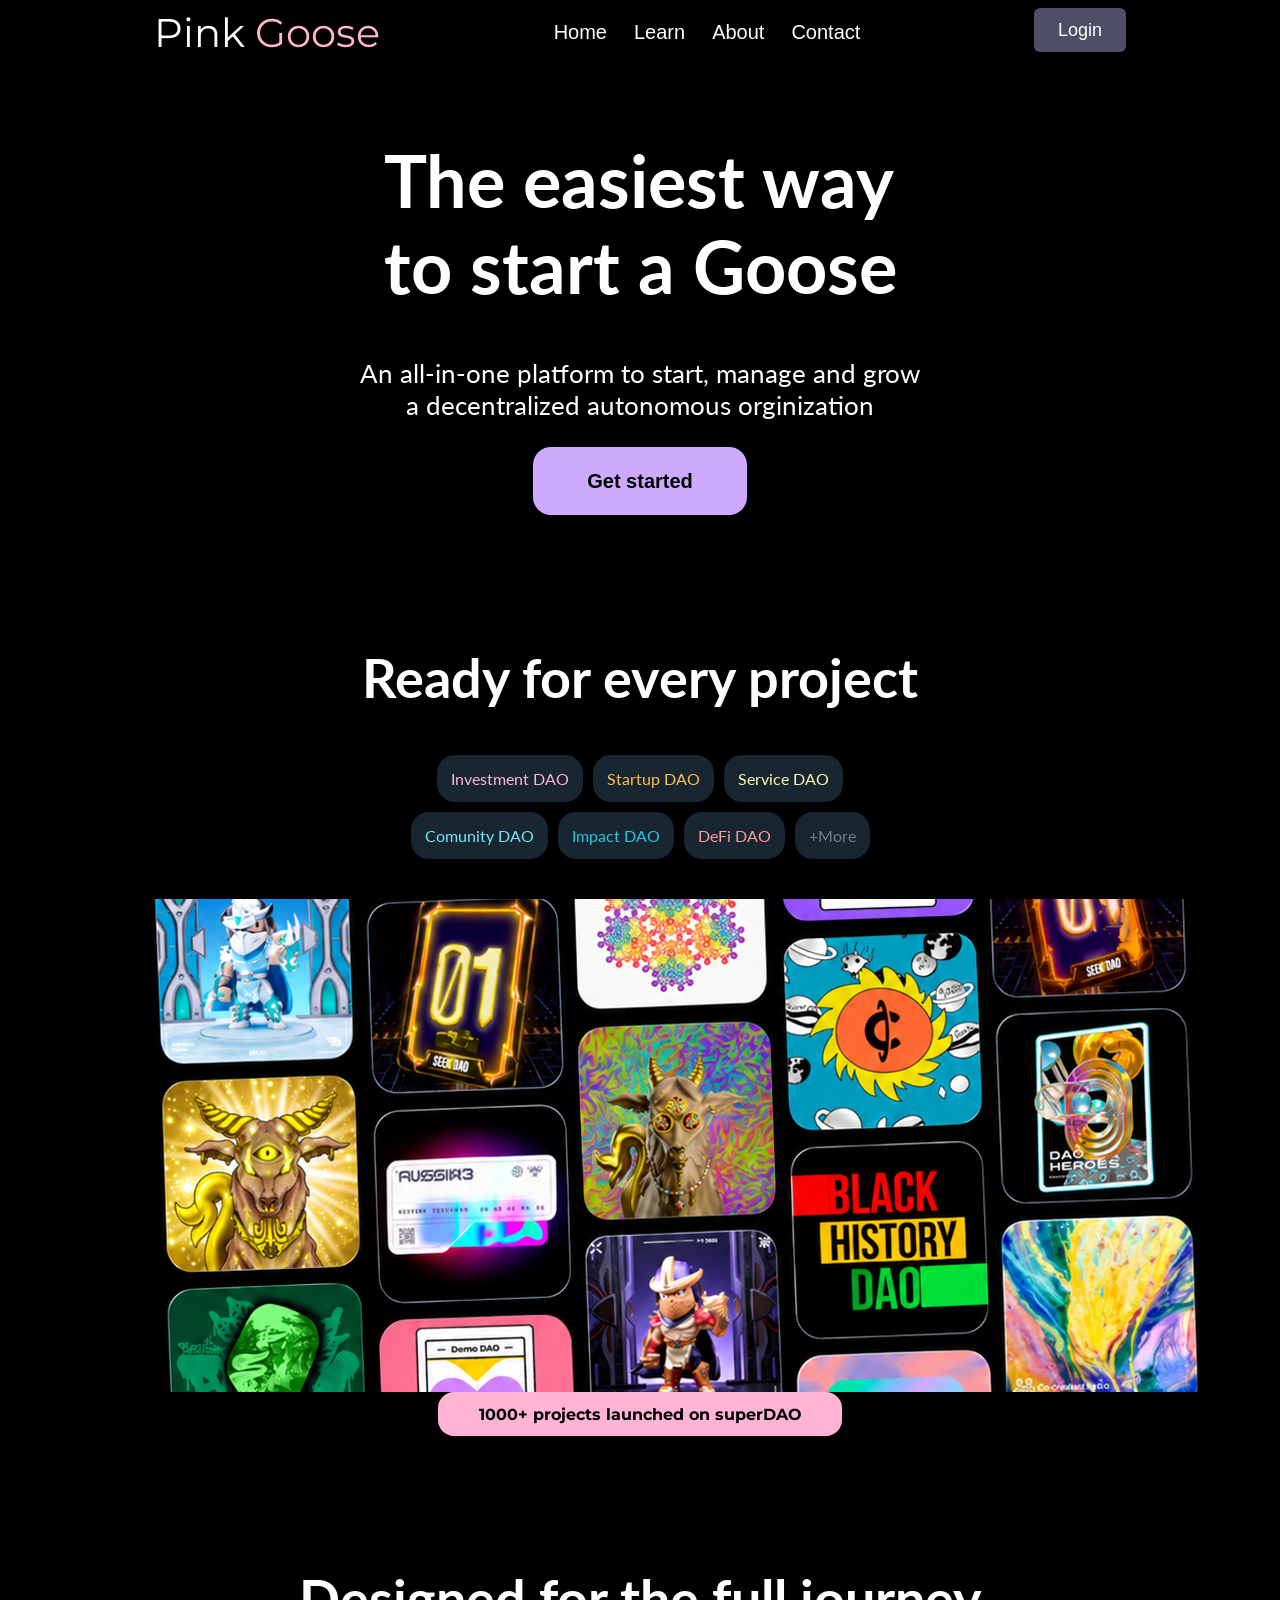
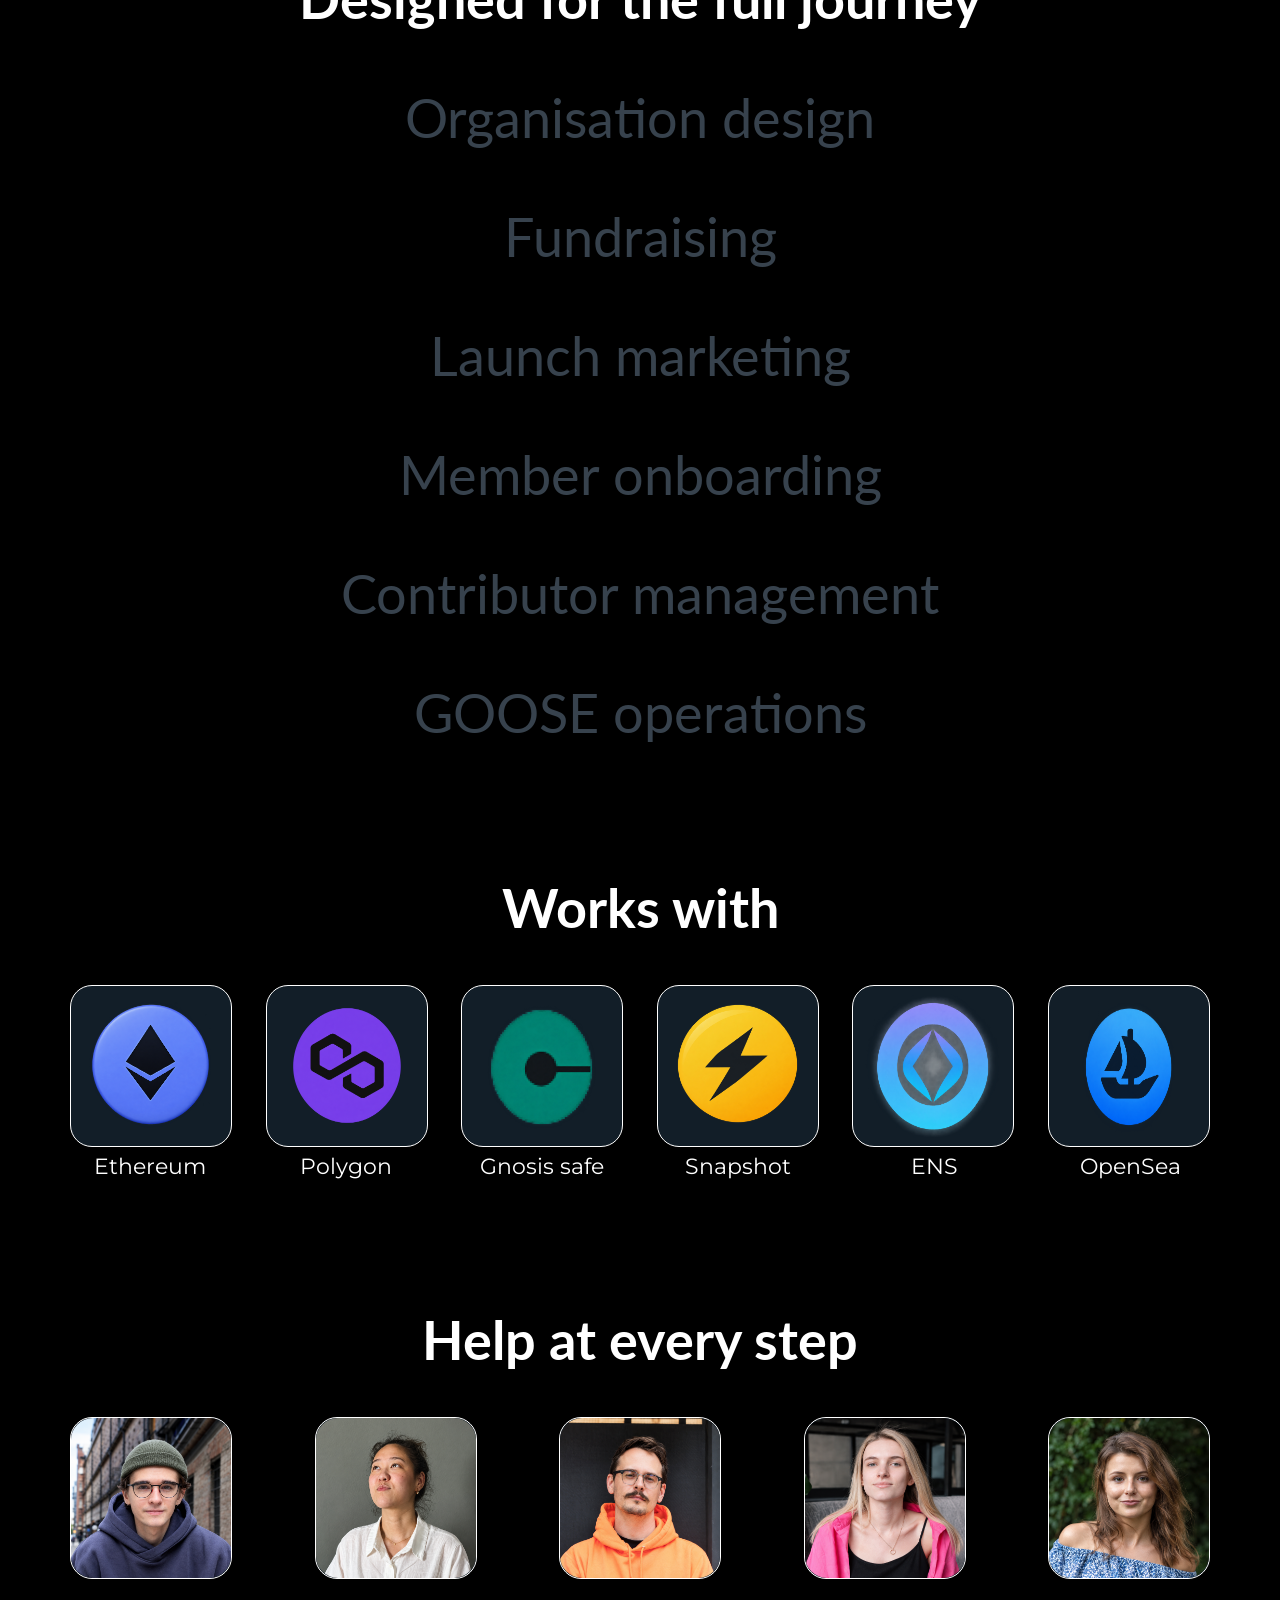
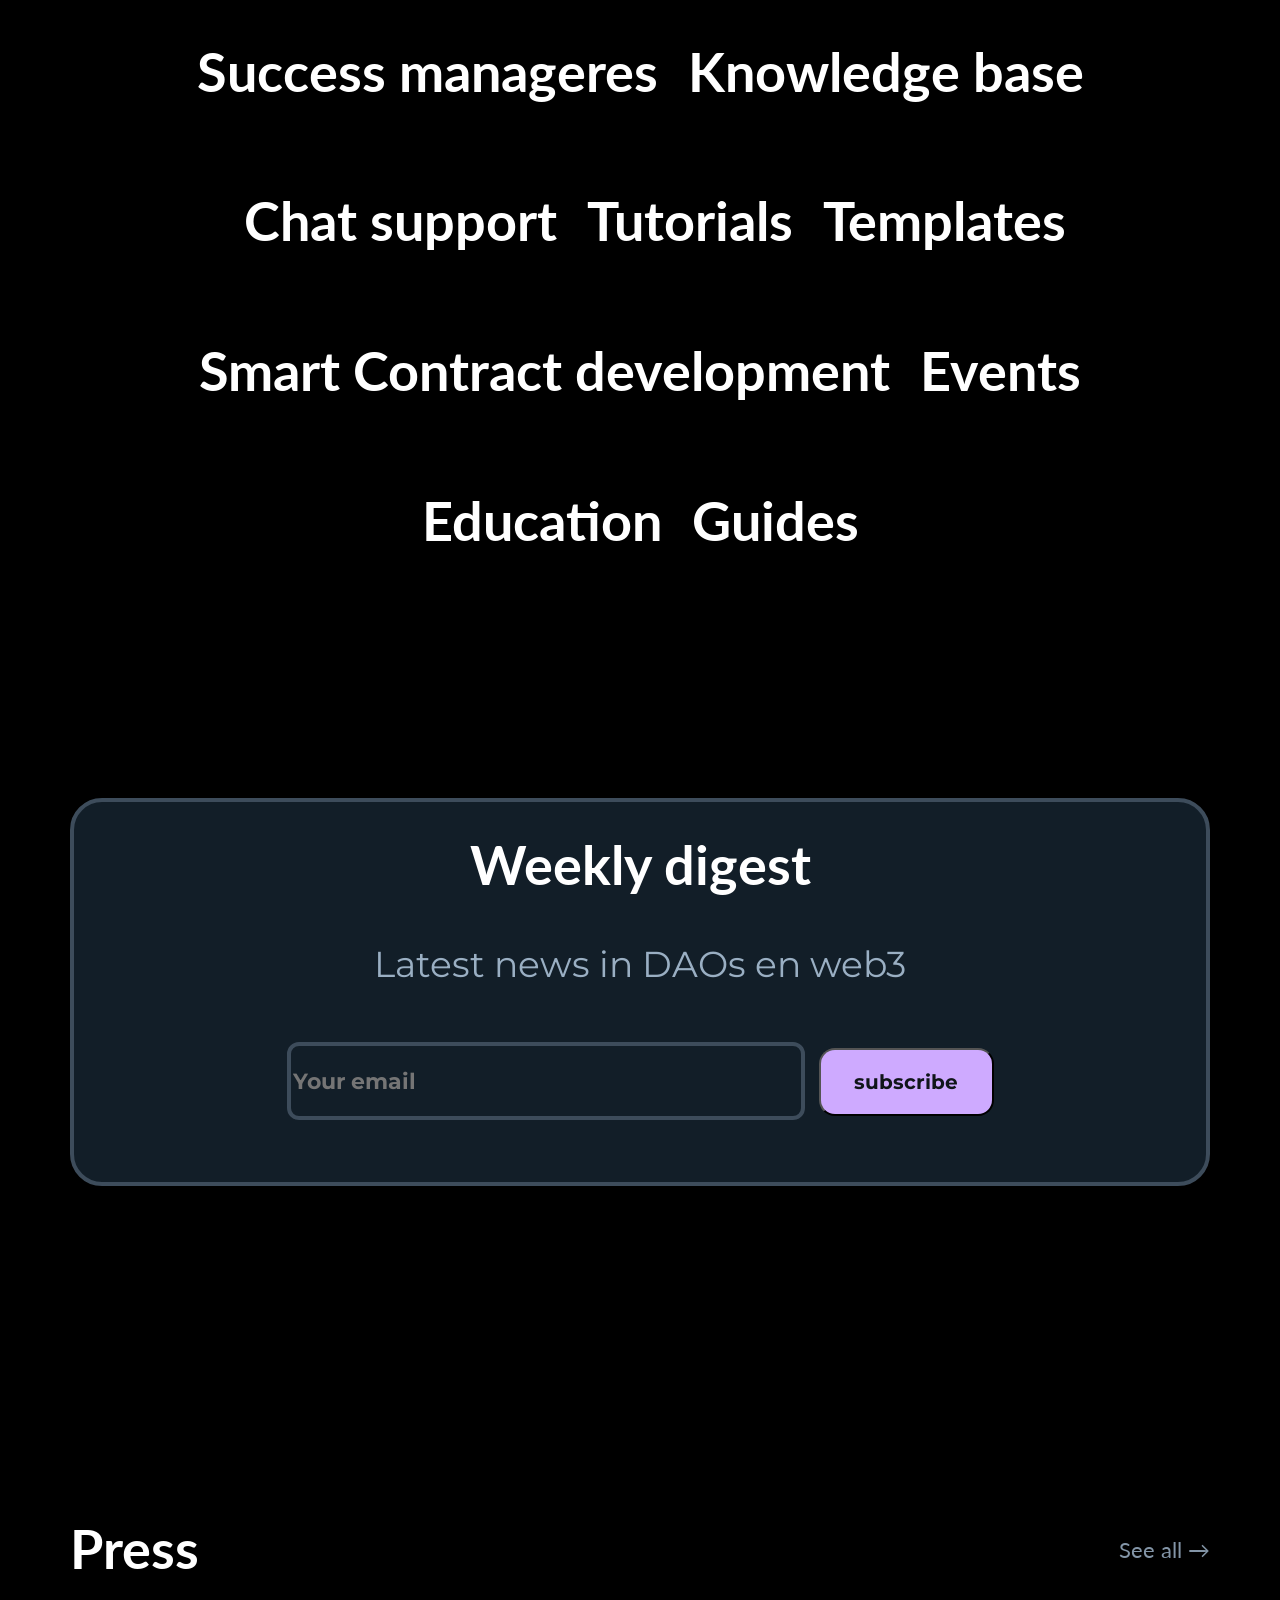
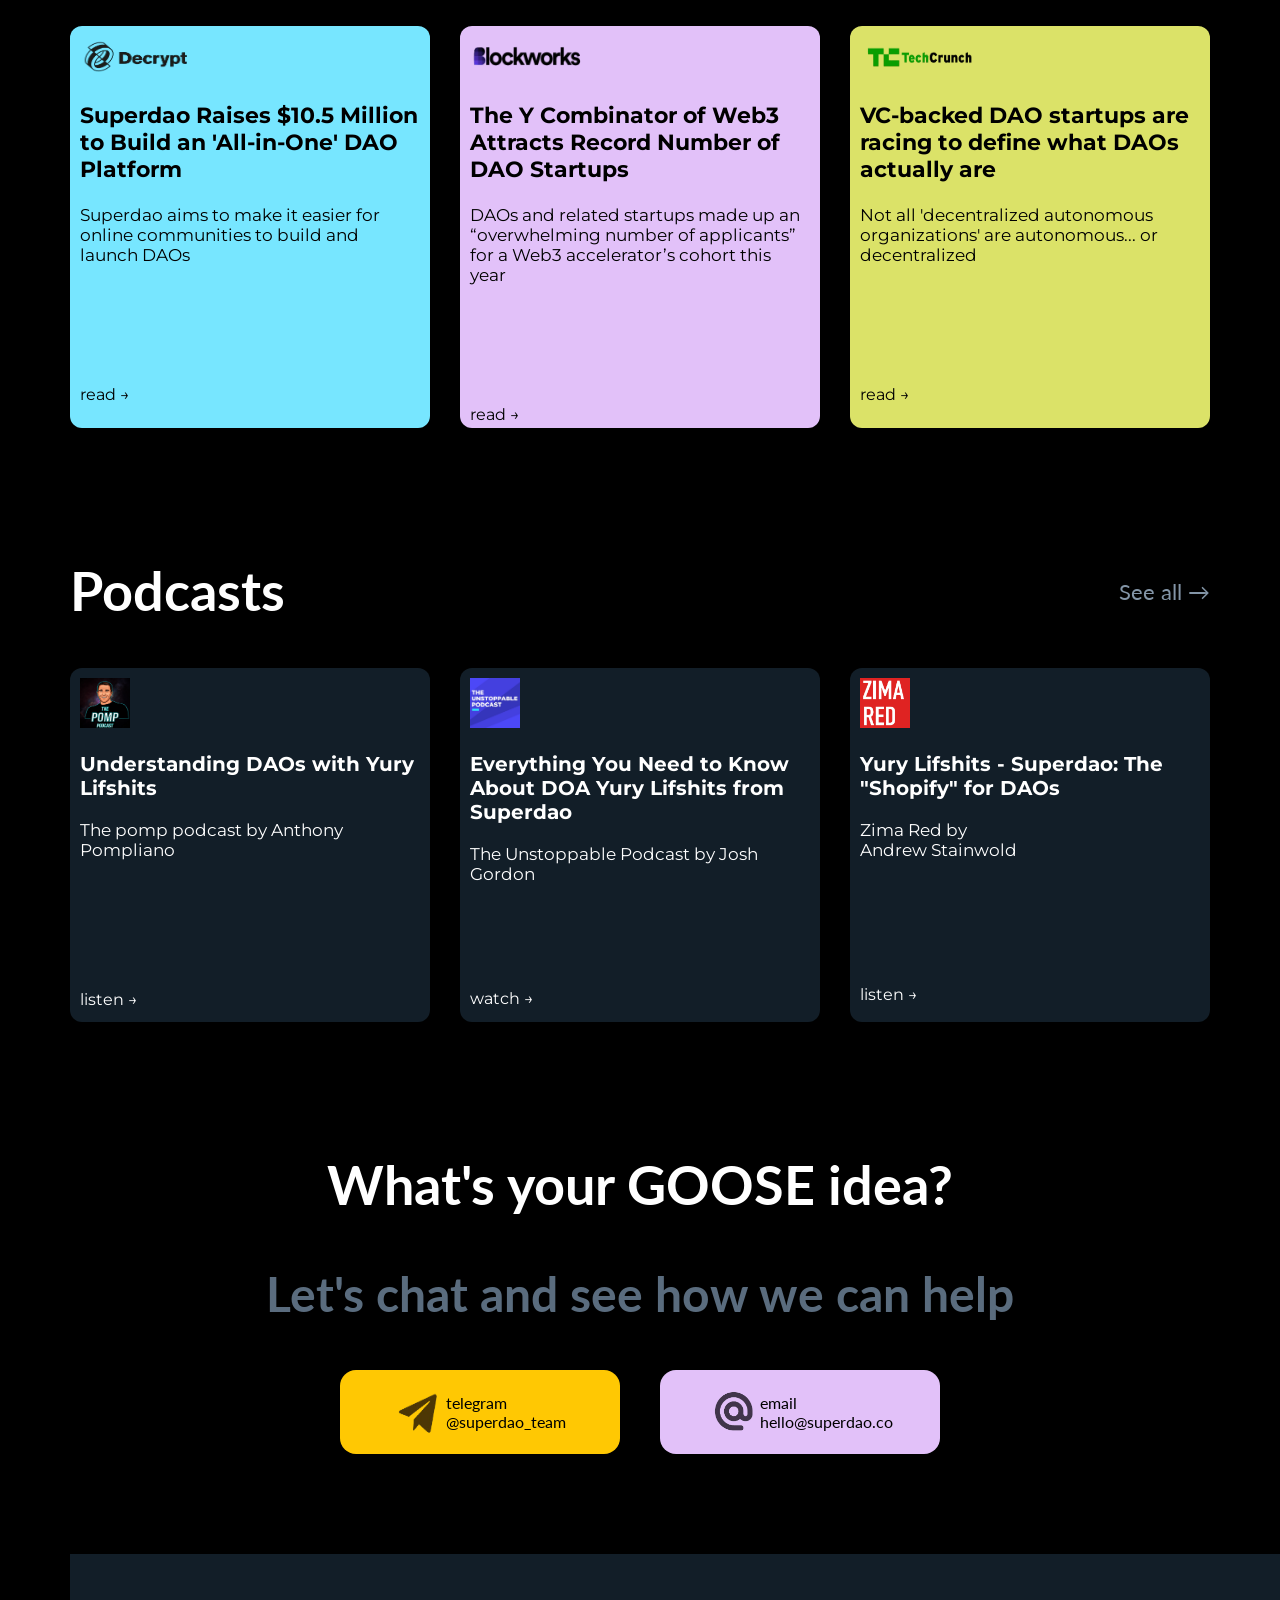
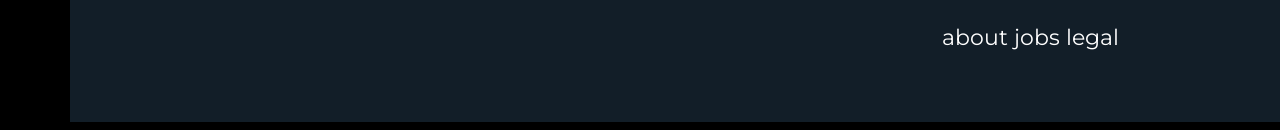
==== index.html @ f81b612e "Initial commit" ====
<!DOCTYPE html>
<html>

<head>
    <title>Pinkk Goose</title>
    <link rel="stylesheet" href="style.css">
    <link rel="preconnect" href="https://fonts.googleapis.com">
    <link rel="preconnect" href="https://fonts.gstatic.com" crossorigin>
    <link
        href="https://fonts.googleapis.com/css2?family=Lato:ital,wght@0,100;0,300;0,400;0,700;0,900;1,100;1,300;1,400;1,700;1,900&display=swap"
        rel="stylesheet">
    <link
        href="https://fonts.googleapis.com/css2?family=Edu+QLD+Hand:wght@400..700&family=Lato:ital,wght@0,100;0,300;0,400;0,700;0,900;1,100;1,300;1,400;1,700;1,900&family=Montserrat:ital,wght@0,100..900;1,100..900&display=swap"
        rel="stylesheet">
</head>

<body class="section-border">

    <header>
        <div class="header">
            <div>Pink <span id="pink">Goose</span></div>
            <div class="header-buttons-container">
                <button class="header-button-color">Home</button>
                <button class="header-button-color">Learn</button>
                <button class="header-button-color">About</button>
                <button class="header-button-color">Contact</button>
            </div>
            <button class="header-login">Login</button>
        </div>
    </header>
    <h1> The easiest way<br> to start a Goose</h1>
    <p class="center-text">An all-in-one platform to start, manage and grow <br> a decentralized autonomous orginization</p>
    <button class="getstarted-button">Get started</button>
    <h2>Ready for every project</h2>
    <section class="section-border dao-buttons">
        <a id="invest">Investment DAO</a>
        <a id="startup">Startup DAO</a>
        <a id="service">Service DAO</a>
        <a id="comunity">Comunity DAO</a>
        <a id="impact">Impact DAO</a>
        <a id="defi">DeFi DAO</a>
        <a id="more">+More</a>
    </section>

    <article class="crop">
        <img src="img/projects-image1.png" alt="photo">
    </article>

    <div class="img-text">
        <a>1000+ projects launched on superDAO</a>
    </div>

    <h2>Designed for the full journey</h2>

    <div class="center-text block">
        <p class="hover-text">Organisation design</p>
        <p class="hover-text">Fundraising</p>
        <p class="hover-text">Launch marketing</p>
        <p class="hover-text">Member onboarding</p>
        <p class="hover-text">Contributor management</p>
        <p class="hover-text">GOOSE operations</p>
    </div>

    <h2>Works with</h2>

    <div class="workswith-container">
        <a> <img src="img/Etherium1.png" alt="Ethereum"> </a>
        <a> <img src="img/Polygon.png" alt="Polygon"> </a>
        <a> <img src="img/Gnosis-Safe.png" alt="Gnosis safe"> </a>
        <a> <img src="img/snapshot.png" alt="Snapshot"> </a>
        <a> <img src="img/ENS.png" alt="ENS"> </a>
        <a> <img src="img/opensea.png" alt="OpenSEA"> </a>
    </div>

    <div class="workswith-container">
        <div>Ethereum</div>
        <div>Polygon</div>
        <div>Gnosis safe</div>
        <div>Snapshot</div>
        <div>ENS</div>
        <div>OpenSea</div>
    </div>

    <h2>Help at every step</h2>

    <div class="workswith-container ">
<a> <img src="img/coworker1.png" alt="coworker1"> </a>
<a> <img src="img/coworker2.png" alt="coworker2"> </a>
<a> <img src="img/coworker3.png" alt="coworker3"> </a>
<a> <img src="img/coworker4.png" alt="coworker4"> </a>
<a> <img src="img/coworker5.png" alt="coworker5"> </a>
    </div>
    <div class="h3-container section-border">
<h2> Success manageres</h2>
<h2>Knowledge base</h2><br>
<h2>Chat support</h2>
<h2>Tutorials</h2>
<h2>Templates</h2>
<h2>Smart Contract development</h2>
<h2>Events</h2>
<h2>Education</h2>
<h2>Guides</h2>
</div>

<section class="section-border weekly-digest-box">
<h2>Weekly digest</h2>
<p class="center-text">Latest news in DAOs en web3</p>
<input placeholder="Your email" id="subscribe-field" type="email" name="email">
<button id="subscribe-button" type="submit">subscribe </button>
</section>

<section class="section-border press-box" >
<h2>Press</h2>
<a>See all →</a>

</section>

<section class="pressbox-box">

<div id="Decrypt"> <img src="img/Decrypt.png" alt="Decrypt">
    <h3>Superdao Raises $10.5 Million to Build an 'All-in-One' DAO Platform</h3>
    <p>Superdao aims to make it easier for online communities to build and launch DAOs</p>
    <a>read →</a>   
</div>

    <div id="Blockworks"> <img src="img/Blockworks.png" alt="Blockworks">
    <h3>The Y Combinator of Web3 Attracts Record Number of DAO Startups</h3>
    <p>DAOs and related startups made up an “overwhelming number of applicants” for a Web3 accelerator’s cohort this year</p>
    <a>read →</a>    
    </div>
    
    
    <div id="Techcrunch"> <img src="img/TechCrunch.png" alt="Techcrunch">
    <h3>VC-backed DAO startups are racing to define what DAOs actually are</h3>
    <p>Not all 'decentralized autonomous organizations' are autonomous... or decentralized</p>
    <a>read →</a>    
    </div>

</section>
<section class="section-border press-box" >
<h2>Podcasts</h2>
<a>See all →</a>
</section>

<section class="podcastbox-box">

    <div id="anthony" class="podcast-background"> <img src="img/pomp.png" alt="Decrypt">
    <h3>Understanding DAOs with Yury Lifshits</h3>
    <p>The pomp podcast by Anthony Pompliano</p>
    <a>listen →</a>    
    </div>

    <div id="josh" class="podcast-background"> <img src="img/unstoppable.png" alt="Blockworks">
    <h3>Everything You Need to Know About DOA Yury Lifshits from Superdao</h3>
    <p>The Unstoppable Podcast by Josh Gordon</p>
    <a>watch →</a>    
    </div>
    
    
    <div id="andrew" class="podcast-background"> <img src="img/zima.png" alt="Techcrunch">
    <h3>Yury Lifshits - Superdao: The "Shopify" for DAOs</h3>
    <p>Zima Red by <br> Andrew Stainwold</p>
    <a>listen →</a>    
    </div>
</section>

<h2>What's your GOOSE idea?</h2>
<h3 id="end-text" class="center-text">Let's chat and see how we can help</h3> 

<section class="section-border end-blocks">
<div id="telegram"> <img src="img/plane.png" alt="plane" height="52px" width="52px"> telegram<br>@superdao_team </div>
<div id="email"> <img src="img/monkeytail.png" alt="monkeytail" height="52px" width="52px"> email<br>hello@superdao.co</div>
</section>

<footer>
    about jobs legal    
</footer>

</body>

</html>
---- style.css ----
body{
    background-color: black;
    color: white;
    font-family: "Lato", sans-serif;
    font-weight: 400;
    font-style: normal;
}

.center-text{
    font-size: 26px;
    display: flex;
    justify-content: center;
    text-align: center;
}
  
p{
    font-size: 26px;
}

#pink{
    color: #FFB4D3;
}

.section-border{
max-width: 1140px;
margin-right: auto;
margin-left: auto;
}

.header{
    display:flex;
    justify-content: space-around;
    font-size: 40px;
    font-family: "Montserrat", sans-serif;
}   

.header-button-color{
    background-color: black;
    color: white;
    border-style: none;
    border-radius: 6px;
    font-size: 20px;
}

.header-buttons-container{
    display:flex;
    gap:15px;
}

.header-login{
    background-color: rgb(78, 78, 103);
    color: white;
    border-radius: 6px;
    border-style: none;
    font-size: 18px;
    width: 92px;
    height: 44px;
}   


h1 {
    margin-top: 80px;
    display: flex;
    justify-content: center;
    font-size: 72px;
}       

h2{
    display: flex;
    justify-content: center;
    margin-top: 130px;
    color: white;
    font-size: 54px;
}

h3{
    color: white;
    font-size: 22px;
}

.dao-buttons{
    display: flex;
    justify-content: center;
    flex-wrap: wrap;
    gap:10px;
    width: 500px;
}

.dao-buttons a {
    background-color: #182632;
    padding: 14px;
    border-radius: 18px;
}

.getstarted-button{
 display: flex;
 justify-content: center;
 align-items: center;
 margin-left: auto;
 margin-right: auto;
 background-color: #CEAAFF;
 border-style: none;
 border-radius: 18px;
 width: 214px;
 height: 68px;
 font-weight: bold; 
 font-size: 20px;
}

#invest{
    color: #FFB4D3;
}

#startup{
    color: #FFC24C
}

#service{
    color: #FFFBA8;
}

#comunity{
    color: #77E6FF;
}

#impact{
    color: #23C9DE;
}

#defi{
    color: #FF9E9E;
}

#more{
    color: #707F8D;
}

.crop {
    width: 1140px;
    height: 493px;
    overflow:hidden;
    margin-top: 40px;
    margin-right: auto;
    margin-left: auto;
 }

 .crop img{
    margin-top: -350px;
 }
     
 .img-text{
    background-color: #FFB4D3;
    width: 404px;
    height: 44px;
    color: black;
    border-radius: 16px;
    font-family: "Montserrat", sans-serif;
    font-weight: bold;
    margin-left: auto;
    margin-right: auto;
    display: flex;
    align-items: center;
    justify-content: center;
 }
 
 .hover-text{
 color: #37424D;
 font-size: 54px;
 }

 .block{
    display: block;
 }
 
.hover-text:hover{
 color: #FFB4D3;
  text-shadow: 0 10px 10px white ; 
}

.workswith-container{
    color:white;
    display: flex;
    justify-content: space-between;
    font-size: 22px;
    font-family: "Montserrat", sans-serif; 
    margin-top: 10px;
}

.workswith-container a{
    width: 160px;
    height: 160px;
    background-color: #121E28;
    border-radius: 22px;
    display: flex;
    justify-content: center;
    align-items: center;
    border: solid 1px;
}

.workswith-container div{
    width: 160px;
    height: 20px;
    border-radius: 22px;
    display: flex;
    justify-content: center;
    align-items: center;
}

.workswith-container img{
    width: 160px;
    height: 160px;
    border-radius: 22px;
}

.h3-container{
    display: flex;
    justify-content: center;
    flex-wrap: wrap;
    gap:30px;
    width: 900px;
    font-size: 23px;
    margin-top: 50px;
}

.h3-container h2{
    margin-top: 10px;
}

.weekly-digest-box{
    height: 380px;
    background-color: #121E28;
    border-radius: 32px;
    margin-top: 200px;
    border: solid #3D4C5B 4px;
    align-items: center;
    font-size: 54px;
    text-align: center;
    margin-bottom: 200px;
}

.weekly-digest-box h2{
    margin-top: 30px;
}

.weekly-digest-box p{
    margin-top: 30px;
    font-size: 36px;
    color: #9AAFC3;
    font-family: "Montserrat", sans-serif;
    margin-bottom: 50px;
}

.press-box{
    display: flex;
    justify-content: space-between;
}

.press-box a{
    font-size: 22px;
    margin-top: 150px;
    color: #8395A7;
}

.pressbox-box div{
    width: 361px;
    height: 382px;
    border-radius: 12px;
    padding: 10px;
}

.pressbox-box{
    display: flex;
    gap: 30px;
    font-family: "Montserrat", sans-serif;
    color: black;
}

.pressbox-box img{
    width: 120px;
    height: 40px;
}

.pressbox-box h3{
    color: black;
    font-weight: bold;
}

#Decrypt{
background-color:#77E6FF ;
}

#Blockworks{
background-color:#E2C1F9 ;
}

#Techcrunch{
background-color:#DBE268 ;
}

#subscribe-field{
   height: 68px;
   width: 506px;    
   border-radius: 12px;
   background-color: #121E28;
   color: white;
   border: solid #3D4C5B 4px;
   font-size: 22px;
   font-family: "Montserrat", sans-serif;
   font-weight: bold;
}

#subscribe-button{
    height: 68px;
    width: 175px;
    background-color: #CEAAFF;
    color: #10151A;
    border-radius: 16px;
    font-size: 20px;
    font-family: "Montserrat", sans-serif;
    font-weight: bold;
}

.pressbox-box p{
    display: flex;
    text-align: start;
    font-size: 17px;
    margin-bottom: 120px;
}

.podcastbox-box{
    display: flex;
    gap: 30px;
    font-family: "Montserrat", sans-serif;
}

.podcast-background{
    background-color: #121E28;
    color: white;
}

.podcastbox-box{
    display: flex;
    gap: 30px;
    font-family: "Montserrat", sans-serif;
    color: white;
}

.podcastbox-box div{
    width: 361px;
    height: 334px;
    border-radius: 12px;
    padding: 10px;
}

.podcastbox-box img{
    width: 50px;
    height: 50px;
}

.podcastbox-box h3{
    font-size: 20px;
}

.podcastbox-box p{
    font-size: 17px;
}

#anthony p{
margin-bottom: 130px;
}

#josh p{
margin-bottom: 105px;
}

#andrew p{
margin-bottom: 125px;
}

#end-text{
    display: flex;
    color: #5A6C7E;
    font-size: 48px;
}

.end-blocks{
    display: flex;
    justify-content: center;
    gap: 40px;
}

.end-blocks div{
    width: 280px;
    height: 84px;
    display: flex;
    justify-content: center;
    align-items: center;
    border-radius: 16px;
    color: black;
}

#telegram{
    background-color: #FFC803;
}

#email{
    background-color: #E2C1F9;
}

footer{
    height: 168px;
    background-color: #121E28;
    margin-top: 100px;
    font-size: 22px;
    font-family: "Montserrat", sans-serif;
    display: flex;
    justify-content: center;
    align-items: center;
    width: 1920px;
}
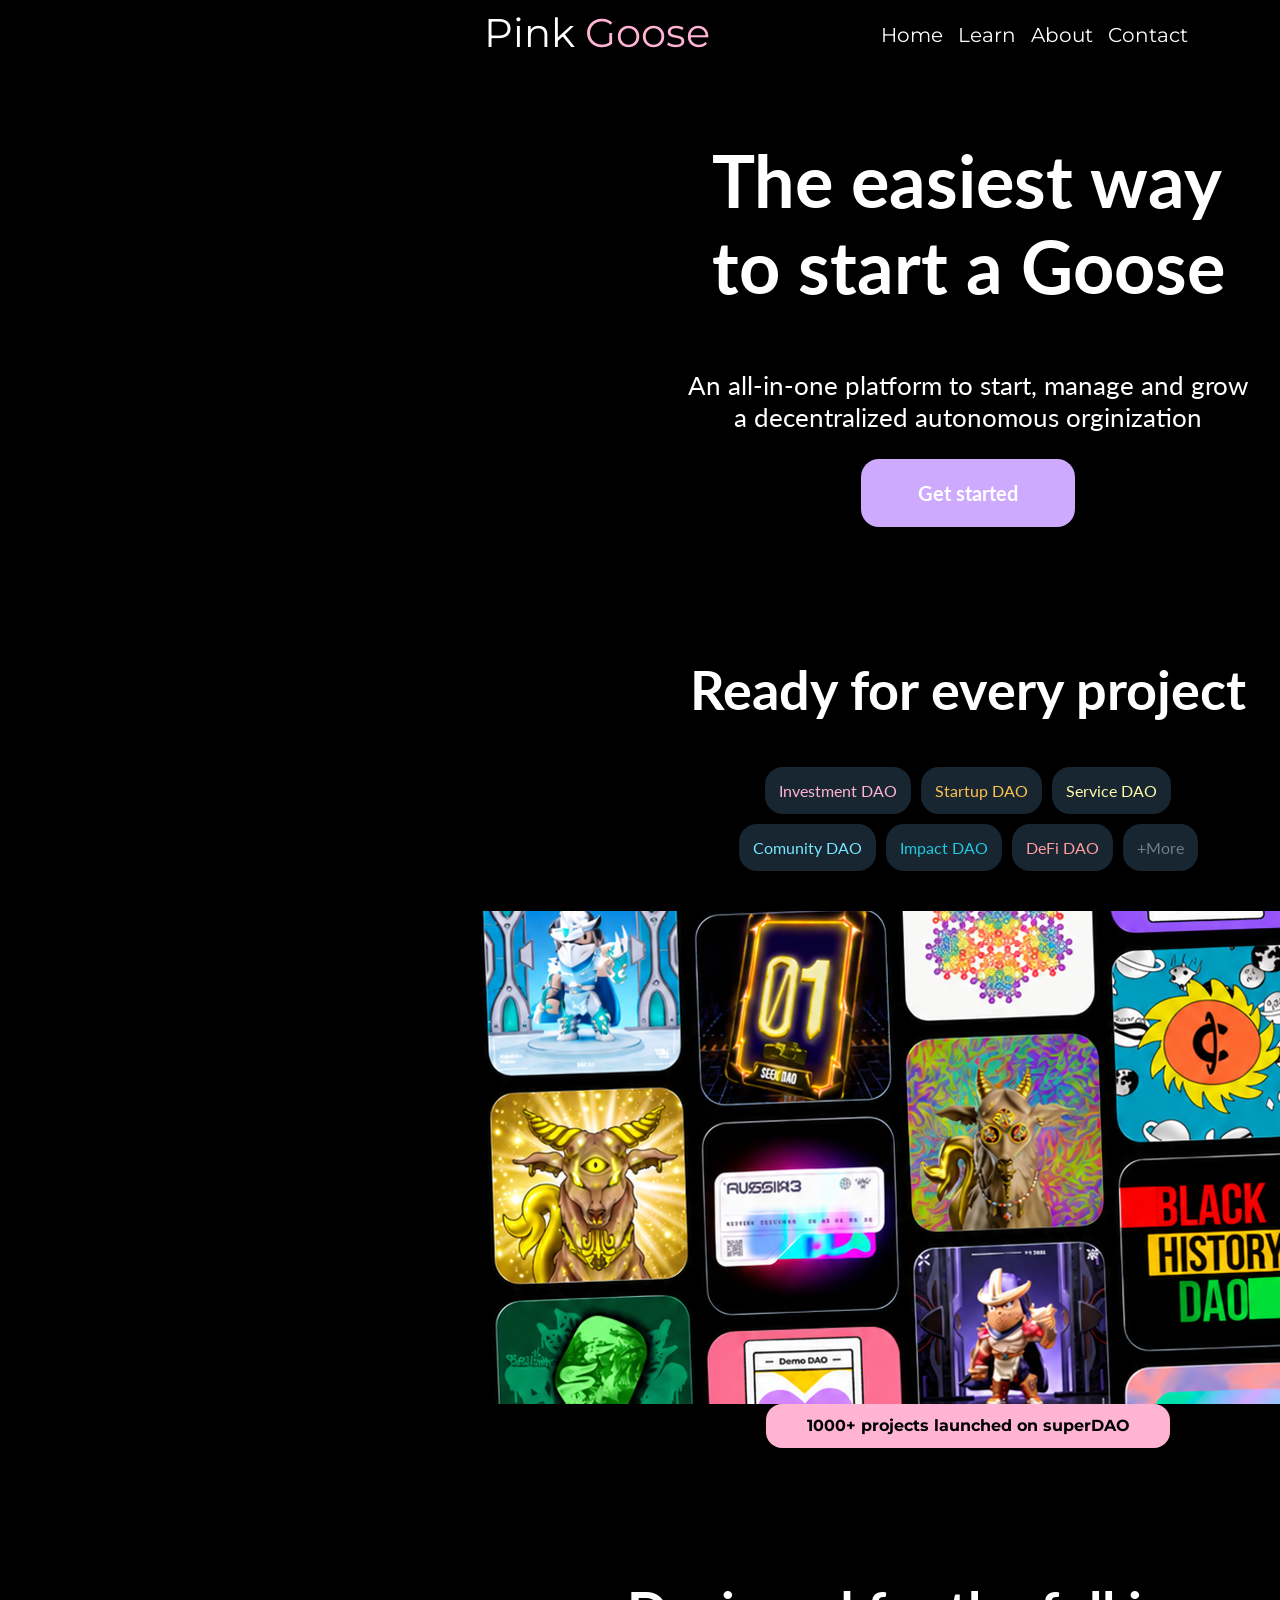
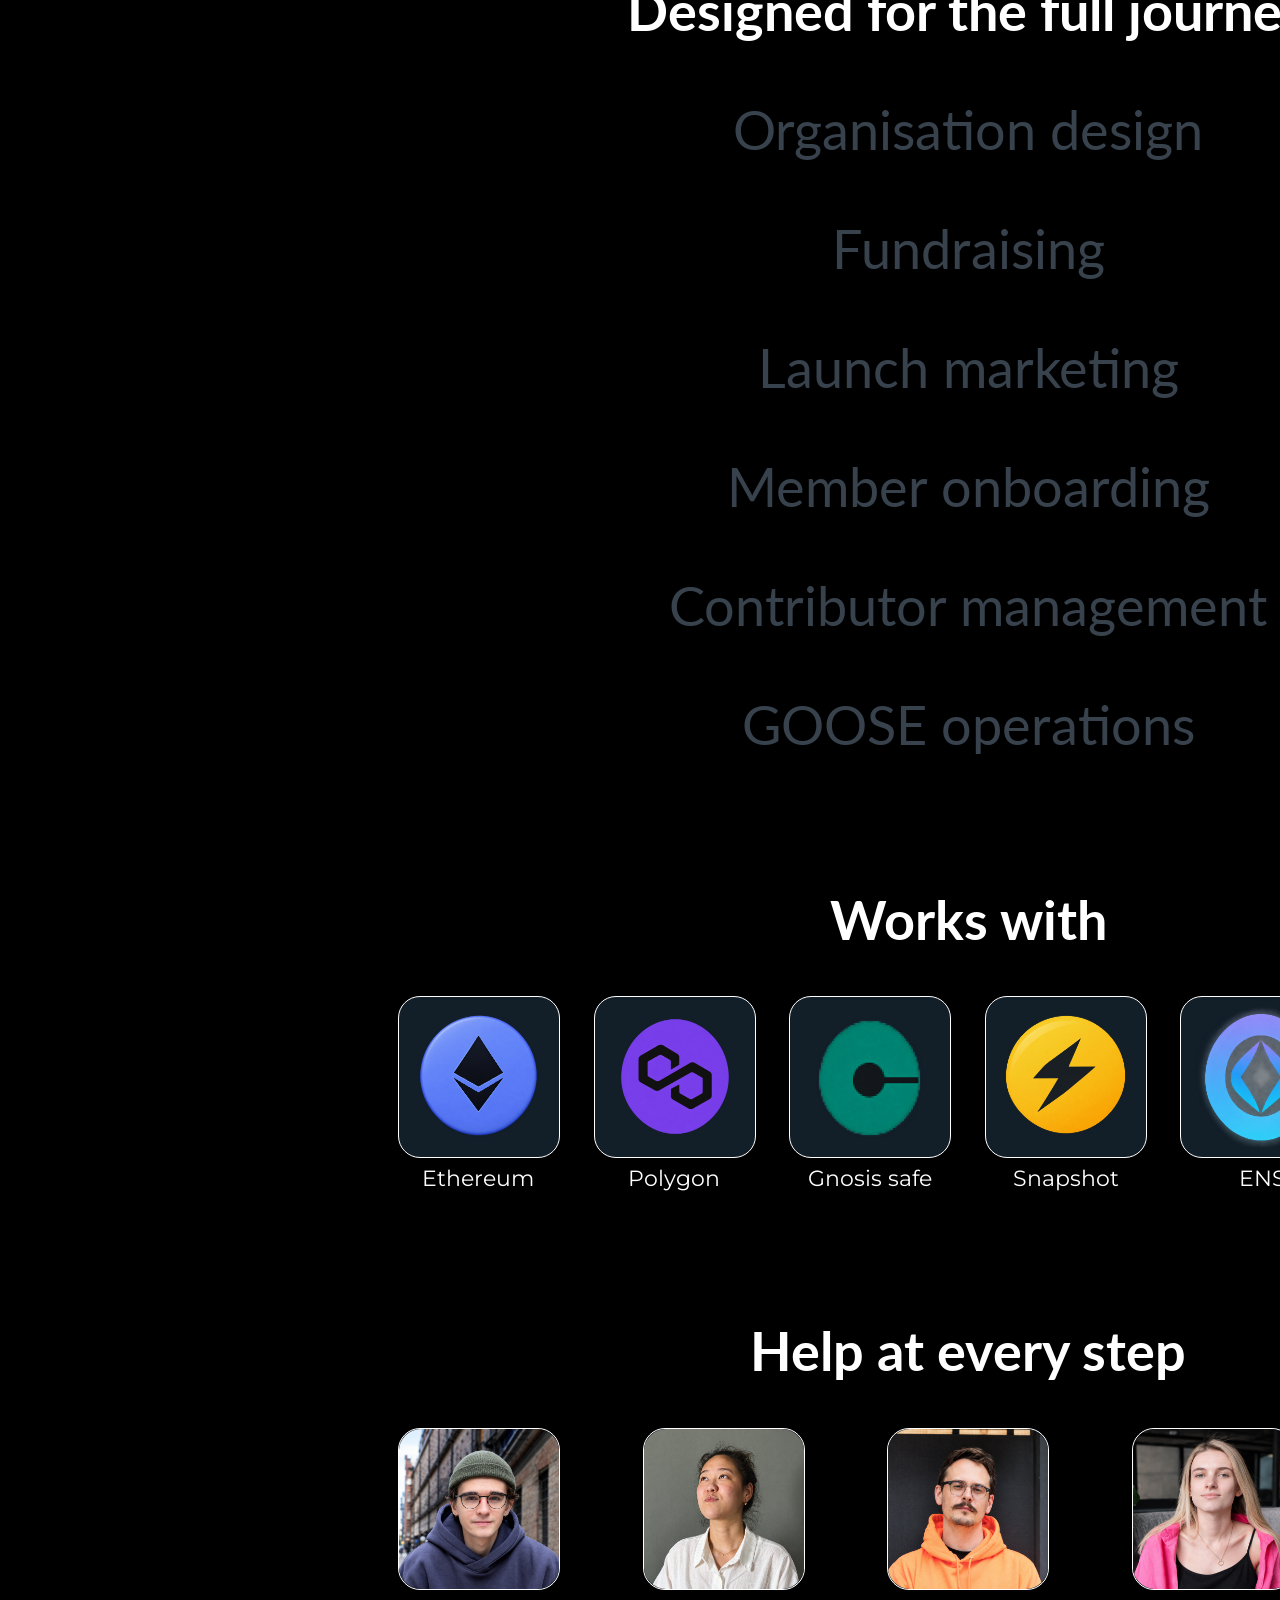
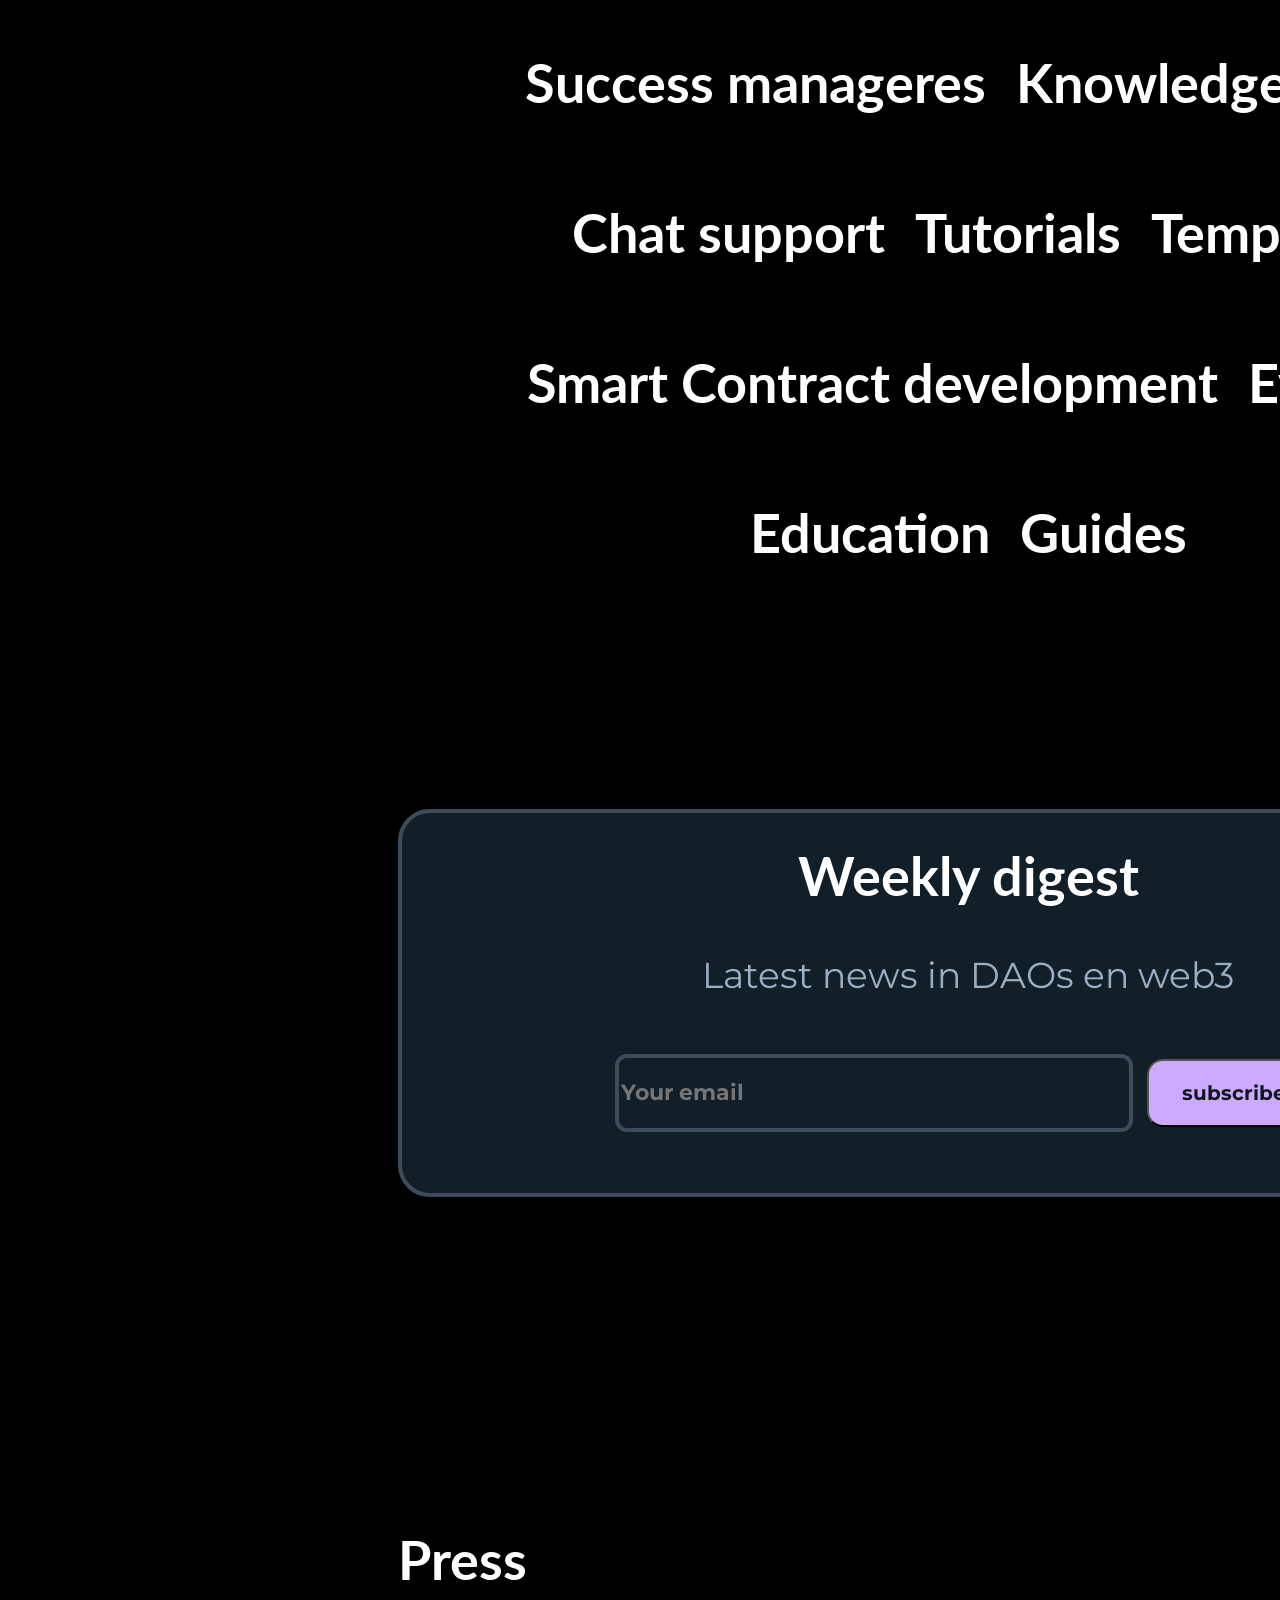
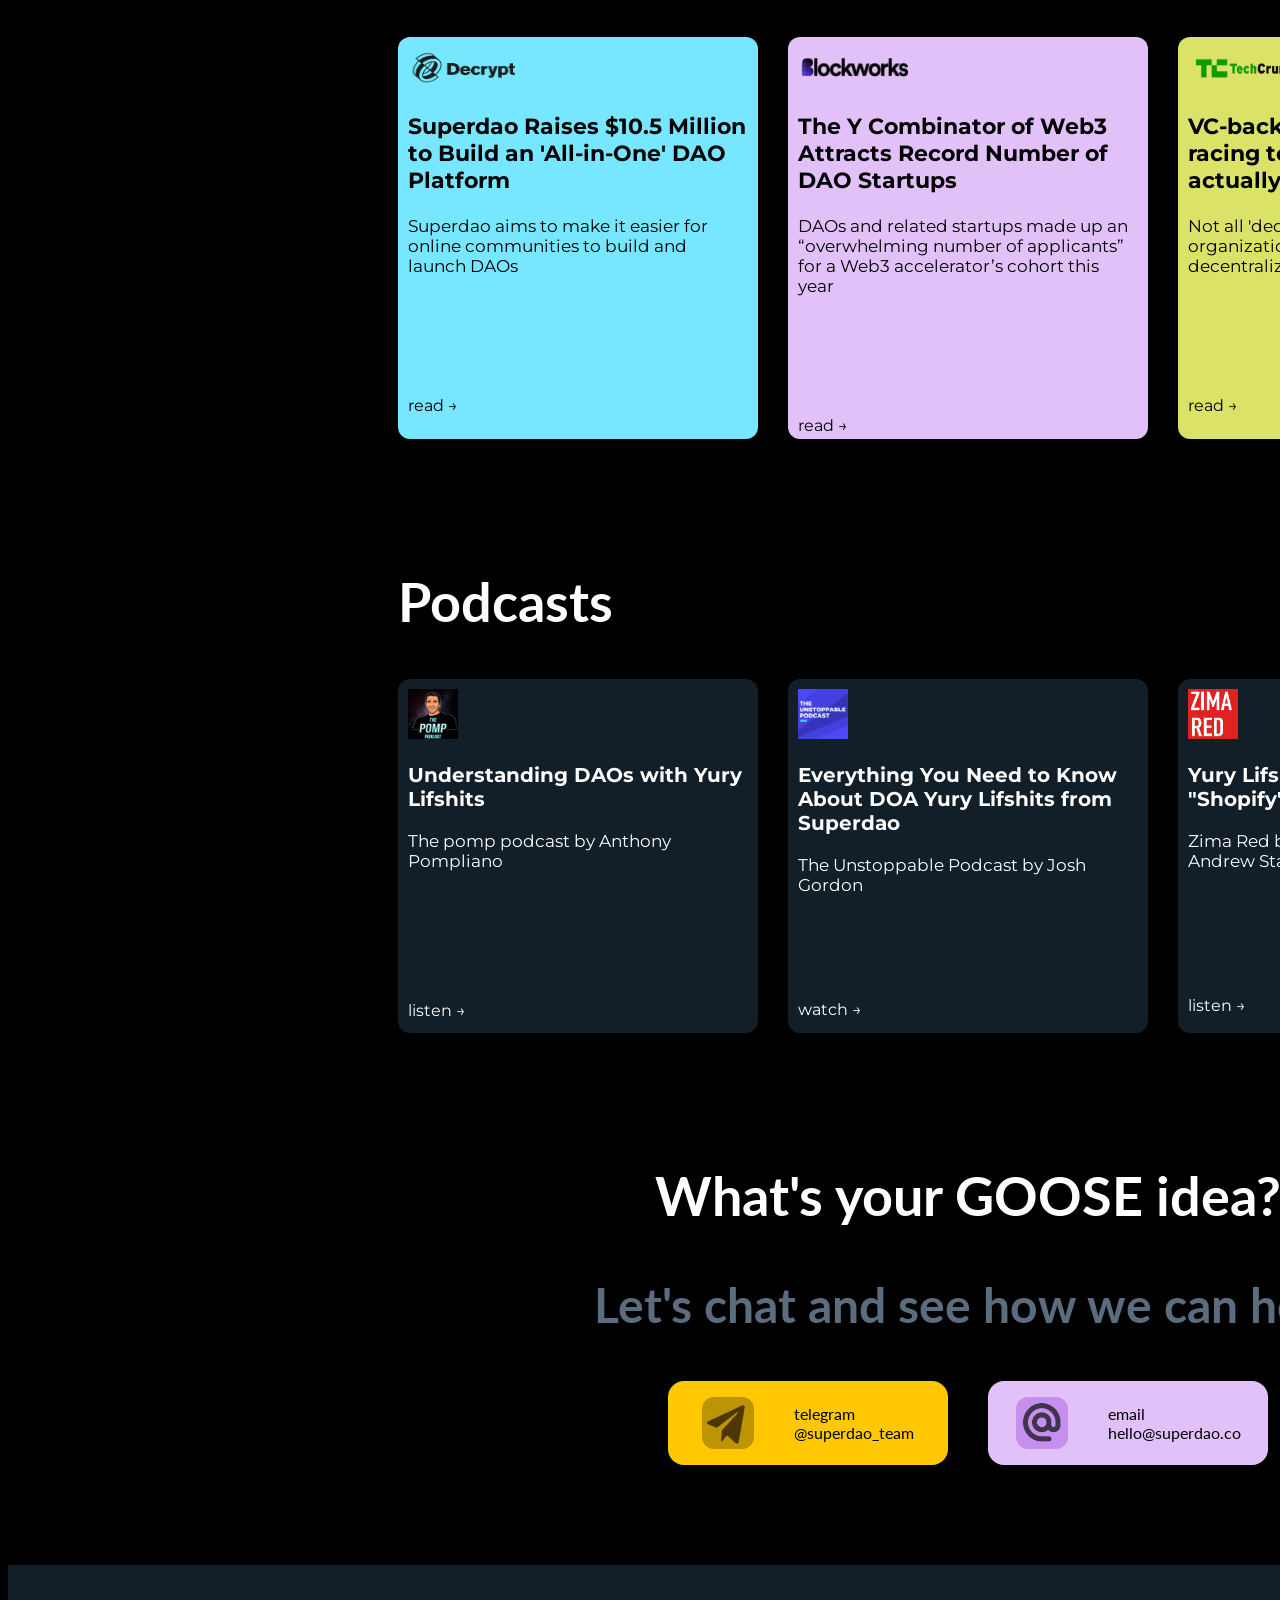
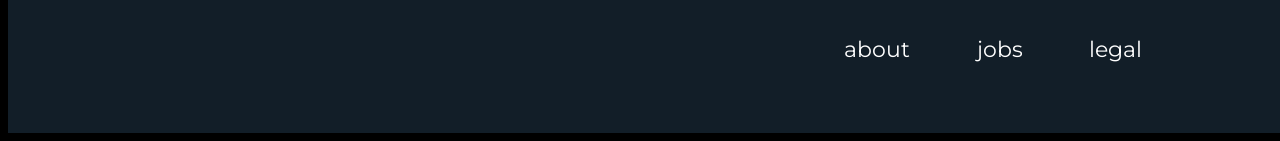
==== commit 761e33d7: "nieuwe htmls aangemaakt voor about contact en learn" ====
--- a/index.html
+++ b/index.html
@@ -14,23 +14,23 @@
         rel="stylesheet">
 </head>
 
-<body class="section-border">
-
+<body>
+<section class="section-border">
     <header>
         <div class="header">
             <div>Pink <span id="pink">Goose</span></div>
             <div class="header-buttons-container">
-                <button class="header-button-color">Home</button>
-                <button class="header-button-color">Learn</button>
-                <button class="header-button-color">About</button>
-                <button class="header-button-color">Contact</button>
+                <a class="header-button-color">Home</a>
+                <a class="header-button-color">Learn</a>
+                <a class="header-button-color">About</a>
+                <a class="header-button-color">Contact</a>
             </div>
-            <button class="header-login">Login</button>
+            <a class="header-login">Login</a>
         </div>
     </header>
     <h1> The easiest way<br> to start a Goose</h1>
     <p class="center-text">An all-in-one platform to start, manage and grow <br> a decentralized autonomous orginization</p>
-    <button class="getstarted-button">Get started</button>
+    <a class="getstarted-button">Get started</a>
     <h2>Ready for every project</h2>
     <section class="section-border dao-buttons">
         <a id="invest">Investment DAO</a>
@@ -102,14 +102,14 @@
 <h2>Guides</h2>
 </div>
 
-<section class="section-border weekly-digest-box">
+<section class="weekly-digest-box">
 <h2>Weekly digest</h2>
 <p class="center-text">Latest news in DAOs en web3</p>
 <input placeholder="Your email" id="subscribe-field" type="email" name="email">
 <button id="subscribe-button" type="submit">subscribe </button>
 </section>
 
-<section class="section-border press-box" >
+<section class="press-box" >
 <h2>Press</h2>
 <a>See all →</a>
 
@@ -137,7 +137,7 @@
     </div>
 
 </section>
-<section class="section-border press-box" >
+<section class="press-box" >
 <h2>Podcasts</h2>
 <a>See all →</a>
 </section>
@@ -167,15 +167,30 @@
 <h2>What's your GOOSE idea?</h2>
 <h3 id="end-text" class="center-text">Let's chat and see how we can help</h3> 
 
-<section class="section-border end-blocks">
+<section class="end-blocks">
 <div id="telegram"> <img src="img/plane.png" alt="plane" height="52px" width="52px"> telegram<br>@superdao_team </div>
 <div id="email"> <img src="img/monkeytail.png" alt="monkeytail" height="52px" width="52px"> email<br>hello@superdao.co</div>
 </section>
 
+</section>
 <footer>
-    about jobs legal    
+    <div> </div>
+    <div></div>
+    <div class="footer-box">
+    <a>about</a>
+    <a>jobs</a>
+    <a>legal</a>
+    </div>
+    <div class="footer-pictures">
+<a id="twitter"> <img src="img/twitter-brands-solid.png" alt="twitter"> </a>
+<a id="paperplane"> <img src="img/paper-plane-solid.png" alt="paperplane"> </a>
+<a id="youtube"> <img src="img/youtube-brands-solid.png" alt="youtube"> </a>
+<a id="discord"> <img src="img/discord-brands-solid.png" alt="discord"> </a>
+    </div>
 </footer>
 
 </body>
 
+
+
 </html>
--- a/style.css
+++ b/style.css
@@ -4,6 +4,7 @@
     font-family: "Lato", sans-serif;
     font-weight: 400;
     font-style: normal;
+    width: 1920px;
 }
 
 .center-text{
@@ -45,6 +46,7 @@
 .header-buttons-container{
     display:flex;
     gap:15px;
+    margin-top: 15px;
 }
 
 .header-login{
@@ -55,6 +57,9 @@
     font-size: 18px;
     width: 92px;
     height: 44px;
+    display: flex;
+    justify-content: center;
+    align-items: center;
 }   
 
 
@@ -107,33 +112,13 @@
  font-size: 20px;
 }
 
-#invest{
-    color: #FFB4D3;
-}
-
-#startup{
-    color: #FFC24C
-}
-
-#service{
-    color: #FFFBA8;
-}
-
-#comunity{
-    color: #77E6FF;
-}
-
-#impact{
-    color: #23C9DE;
-}
-
-#defi{
-    color: #FF9E9E;
-}
-
-#more{
-    color: #707F8D;
-}
+#invest{color: #FFB4D3;}
+#startup{color: #FFC24C}
+#service{color: #FFFBA8;}
+#comunity{ color: #77E6FF;}
+#impact{color: #23C9DE;}
+#defi{color: #FF9E9E;}
+#more{color: #707F8D;}
 
 .crop {
     width: 1140px;
@@ -285,17 +270,9 @@
     font-weight: bold;
 }
 
-#Decrypt{
-background-color:#77E6FF ;
-}
-
-#Blockworks{
-background-color:#E2C1F9 ;
-}
-
-#Techcrunch{
-background-color:#DBE268 ;
-}
+#Decrypt{background-color:#77E6FF ;}
+#Blockworks{background-color:#E2C1F9 ;}
+#Techcrunch{background-color:#DBE268 ;}
 
 #subscribe-field{
    height: 68px;
@@ -357,25 +334,11 @@
     height: 50px;
 }
 
-.podcastbox-box h3{
-    font-size: 20px;
-}
-
-.podcastbox-box p{
-    font-size: 17px;
-}
-
-#anthony p{
-margin-bottom: 130px;
-}
-
-#josh p{
-margin-bottom: 105px;
-}
-
-#andrew p{
-margin-bottom: 125px;
-}
+.podcastbox-box h3{font-size: 20px;}
+.podcastbox-box p{font-size: 17px;}
+#anthony p{margin-bottom: 130px;}
+#josh p{margin-bottom: 105px;}
+#andrew p{margin-bottom: 125px;}
 
 #end-text{
     display: flex;
@@ -397,15 +360,21 @@
     align-items: center;
     border-radius: 16px;
     color: black;
-}
-
-#telegram{
-    background-color: #FFC803;
-}
-
-#email{
-    background-color: #E2C1F9;
-}
+    gap: 40px;
+}
+
+#telegram img{
+    background-color: #bd9403;
+    border-radius: 12px;
+}
+
+#email img{
+    background-color: #c68fed;
+    border-radius: 12px;
+}
+
+#telegram{ background-color: #FFC803;}
+#email{background-color: #E2C1F9;}
 
 footer{
     height: 168px;
@@ -413,8 +382,88 @@
     margin-top: 100px;
     font-size: 22px;
     font-family: "Montserrat", sans-serif;
-    display: flex;
-    justify-content: center;
-    align-items: center;
     width: 1920px;
-}+    display: flex;
+    justify-content: space-around;
+    align-items: center;
+}
+
+.footer-box{
+    width: 298px;
+    height: 27px;
+    display: flex;
+    justify-content: space-between;
+}
+
+.footer-pictures{
+    width: 284px;
+    height: 56px;
+    display: flex;
+    justify-content: space-between;
+}
+
+.footer-pictures a{
+    border-radius: 50%;
+    display:flex;
+    justify-content: center;
+    align-items: center;
+}
+
+.footer-pictures img{
+    width: 56px;
+    height: 56px;
+}
+
+#twitter{background-color:#77E6FF;}
+#paperplane{background-color:#7795FF;}
+#youtube{background-color:#F78787;}
+#discord{background-color:#9277FF;}
+
+.hero-box{
+    display: flex;
+    gap: 30px;
+    font-family: "Montserrat", sans-serif;
+    color: black;
+    justify-content: center;
+}
+
+.hero-box div{
+    width: 352px;
+    height: 334px;
+    border-radius: 36px;
+    padding: 10px;
+    background-color: #FFB4D3;
+    color: black;
+}
+
+.hero-box img{
+    border-radius: 36px;
+    margin-left: 90px;
+}
+
+.hero-box p{
+    font-size:14px;
+    font-weight: bold;
+}
+
+.hero-box h3{
+    font:22px;
+    color: black;
+    font-weight: bold;
+}
+
+.hero-box a{
+    display: flex;
+    justify-content: end;
+    font-weight: bold;
+}
+
+.contact-form{
+    background-color: #121E28;
+    width: 942px;
+    height: 1096px;
+    margin-left: 100px;
+    margin-top: 100px;
+    border-radius: 24px;
+    border-style: solid;
+}
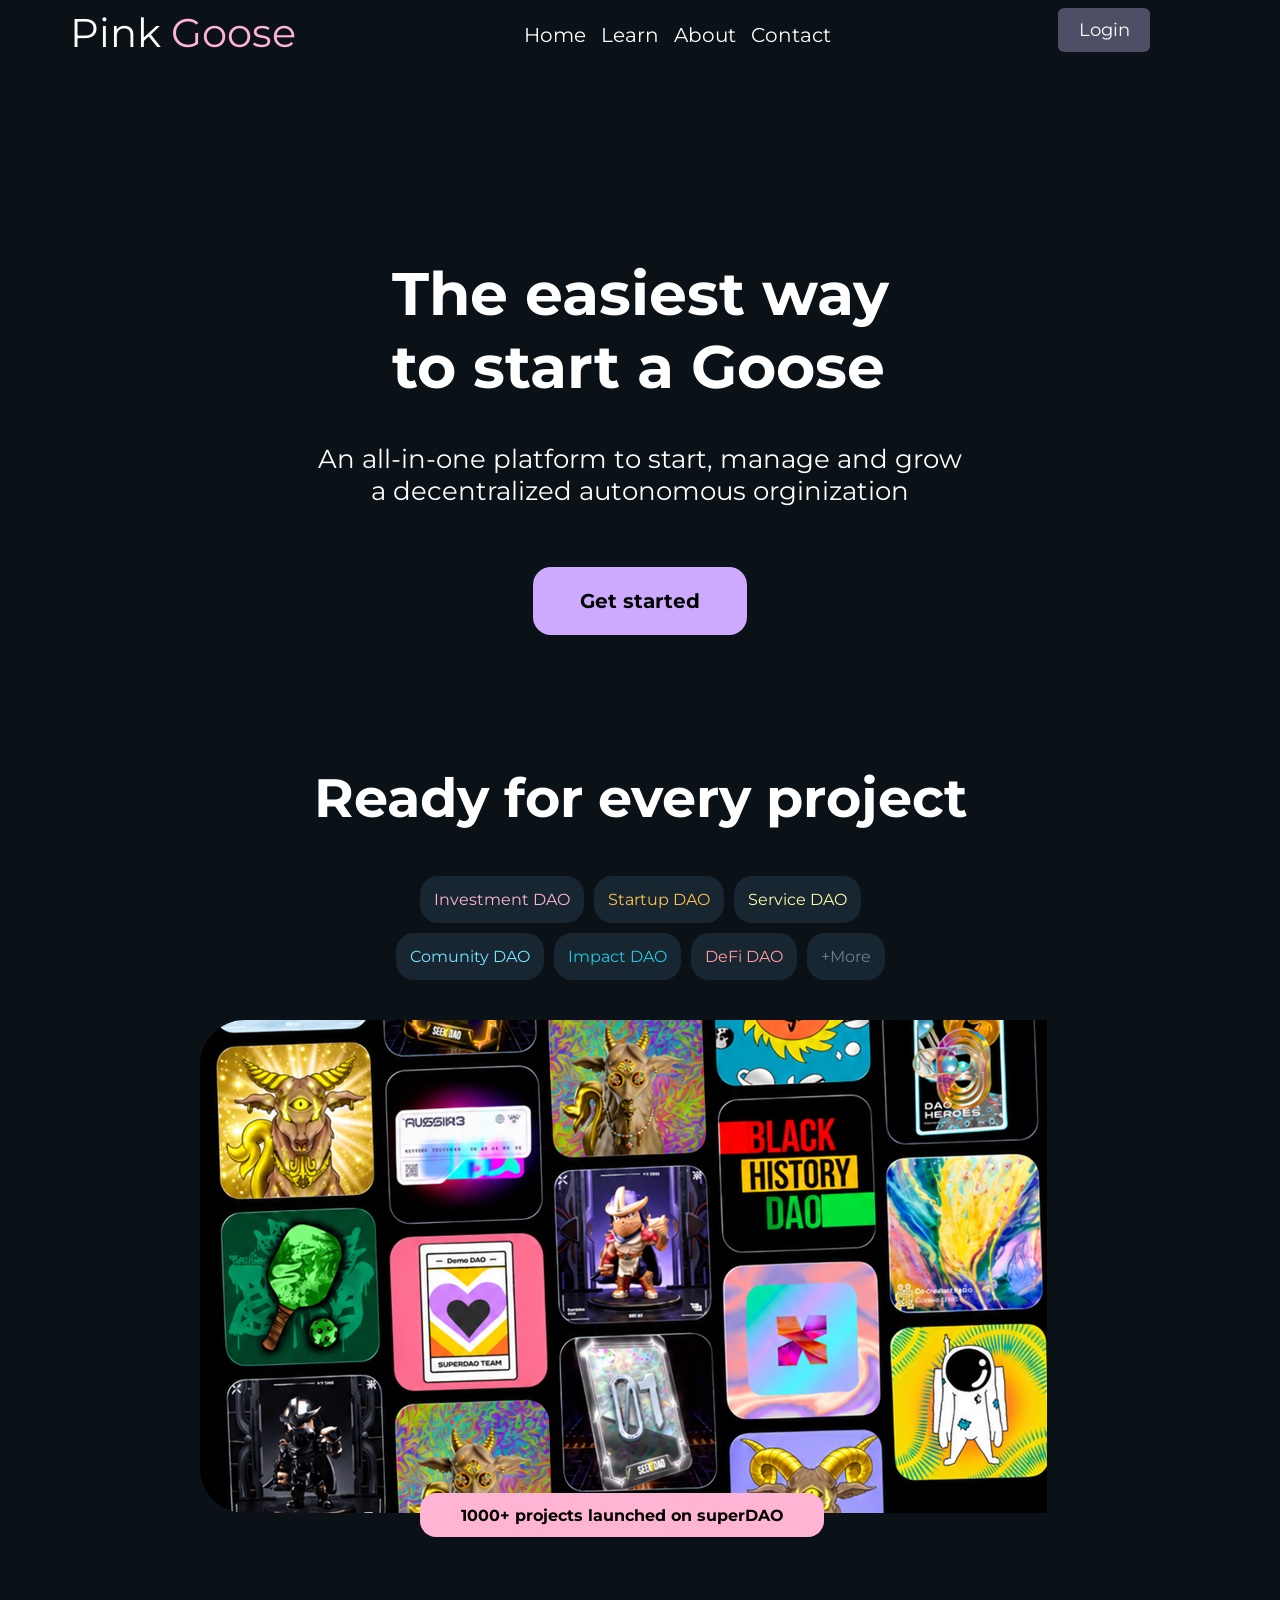
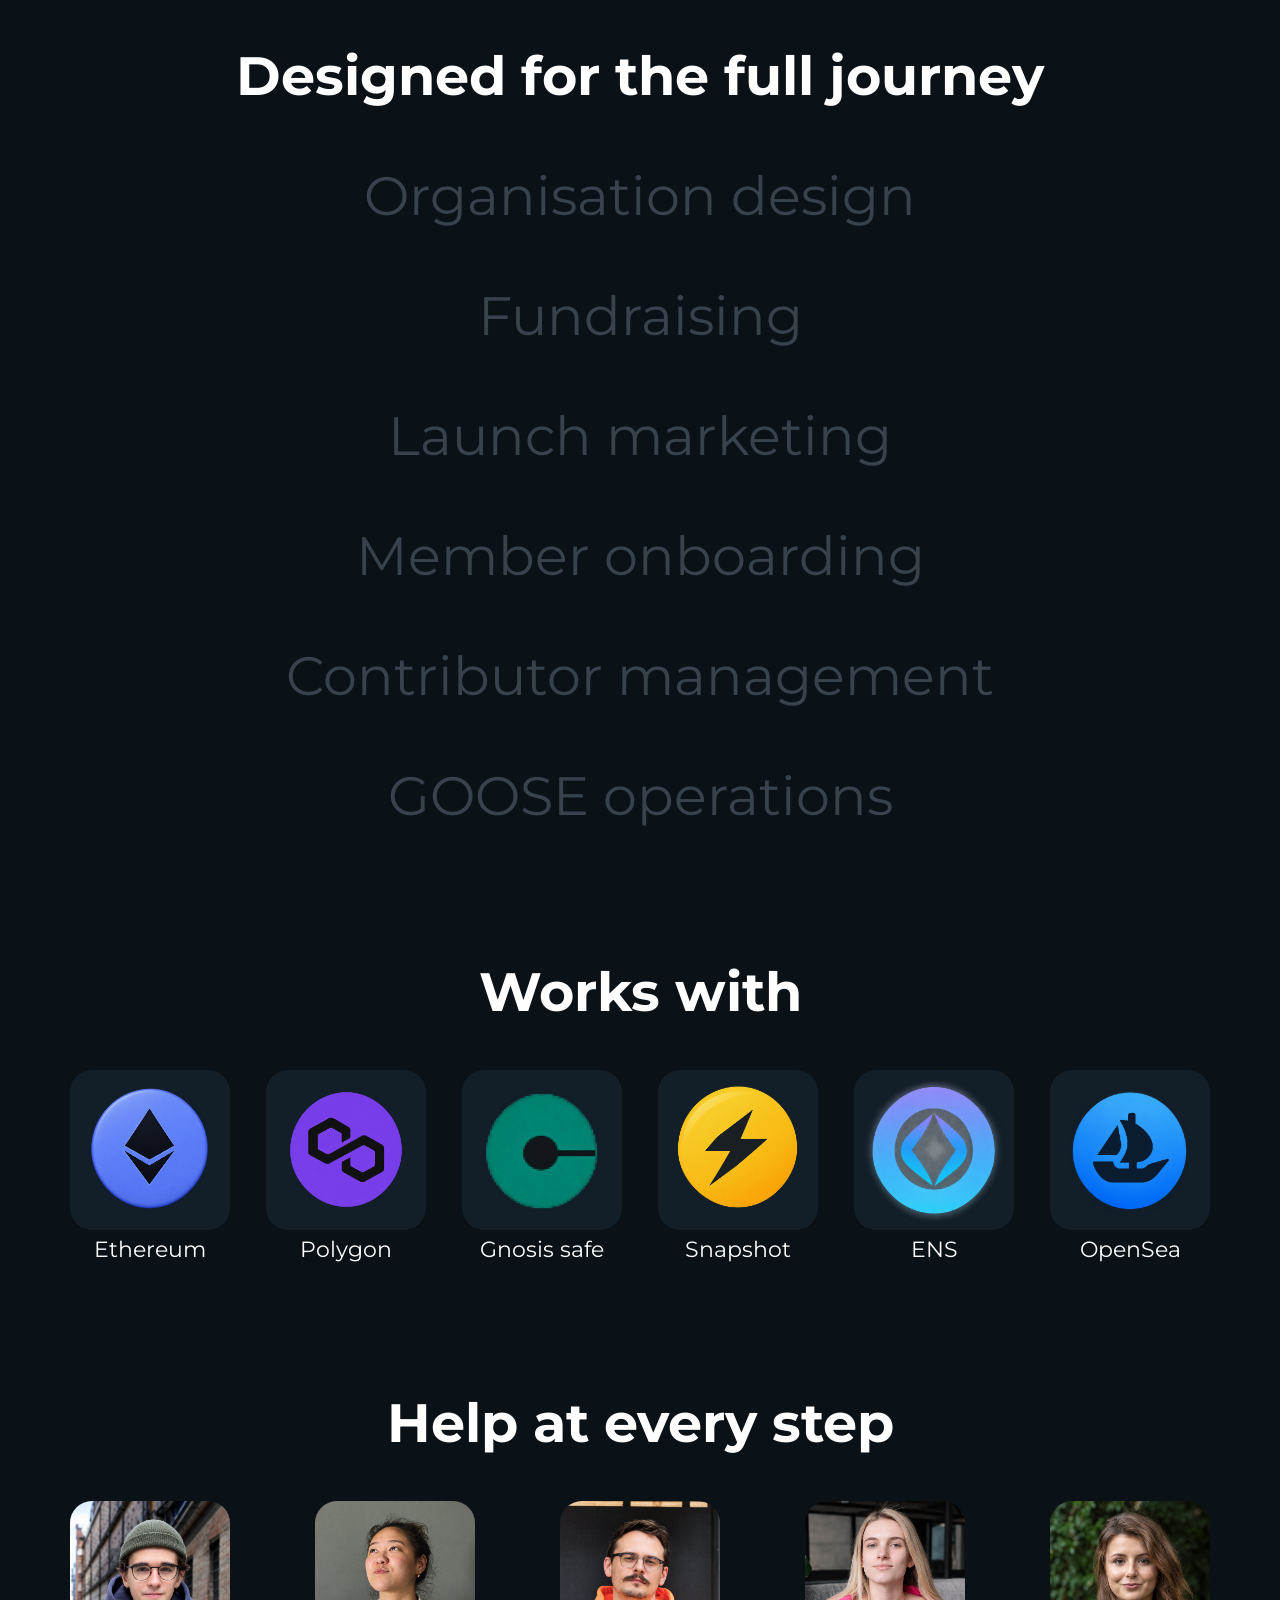
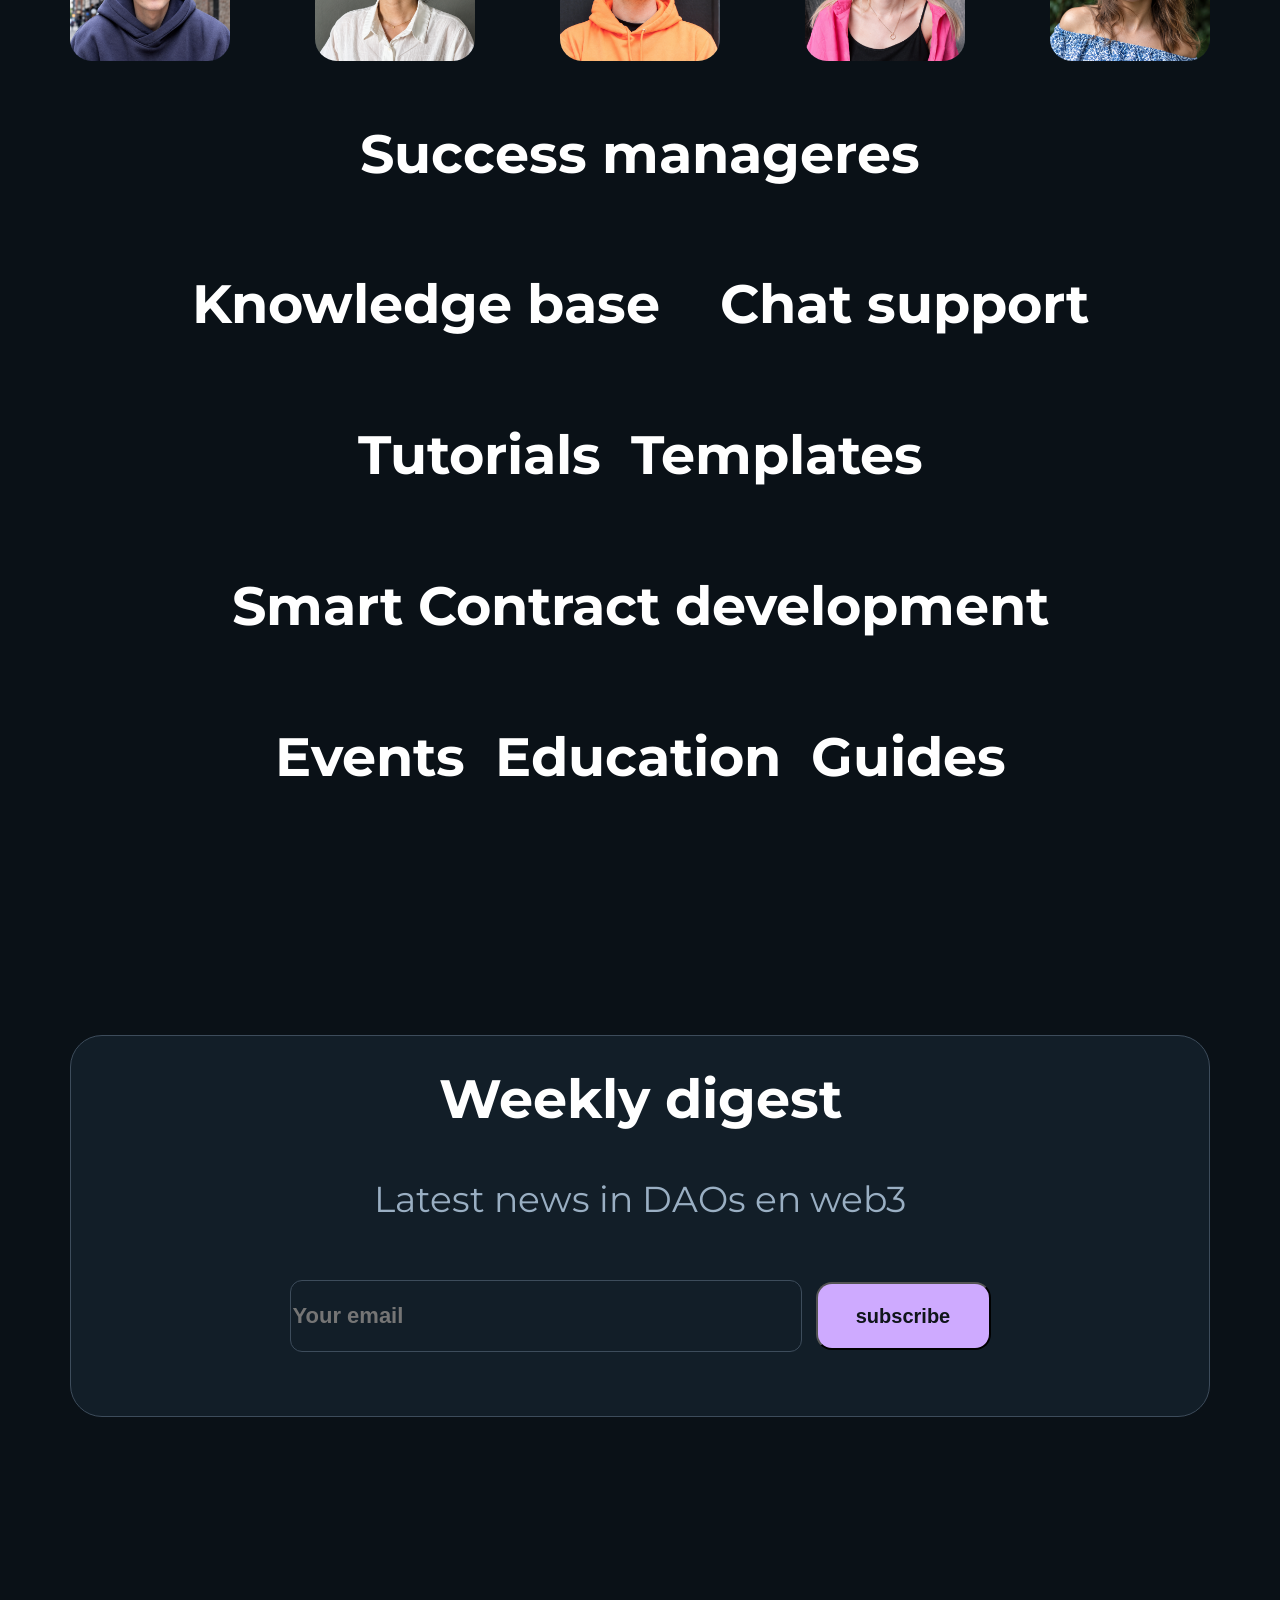
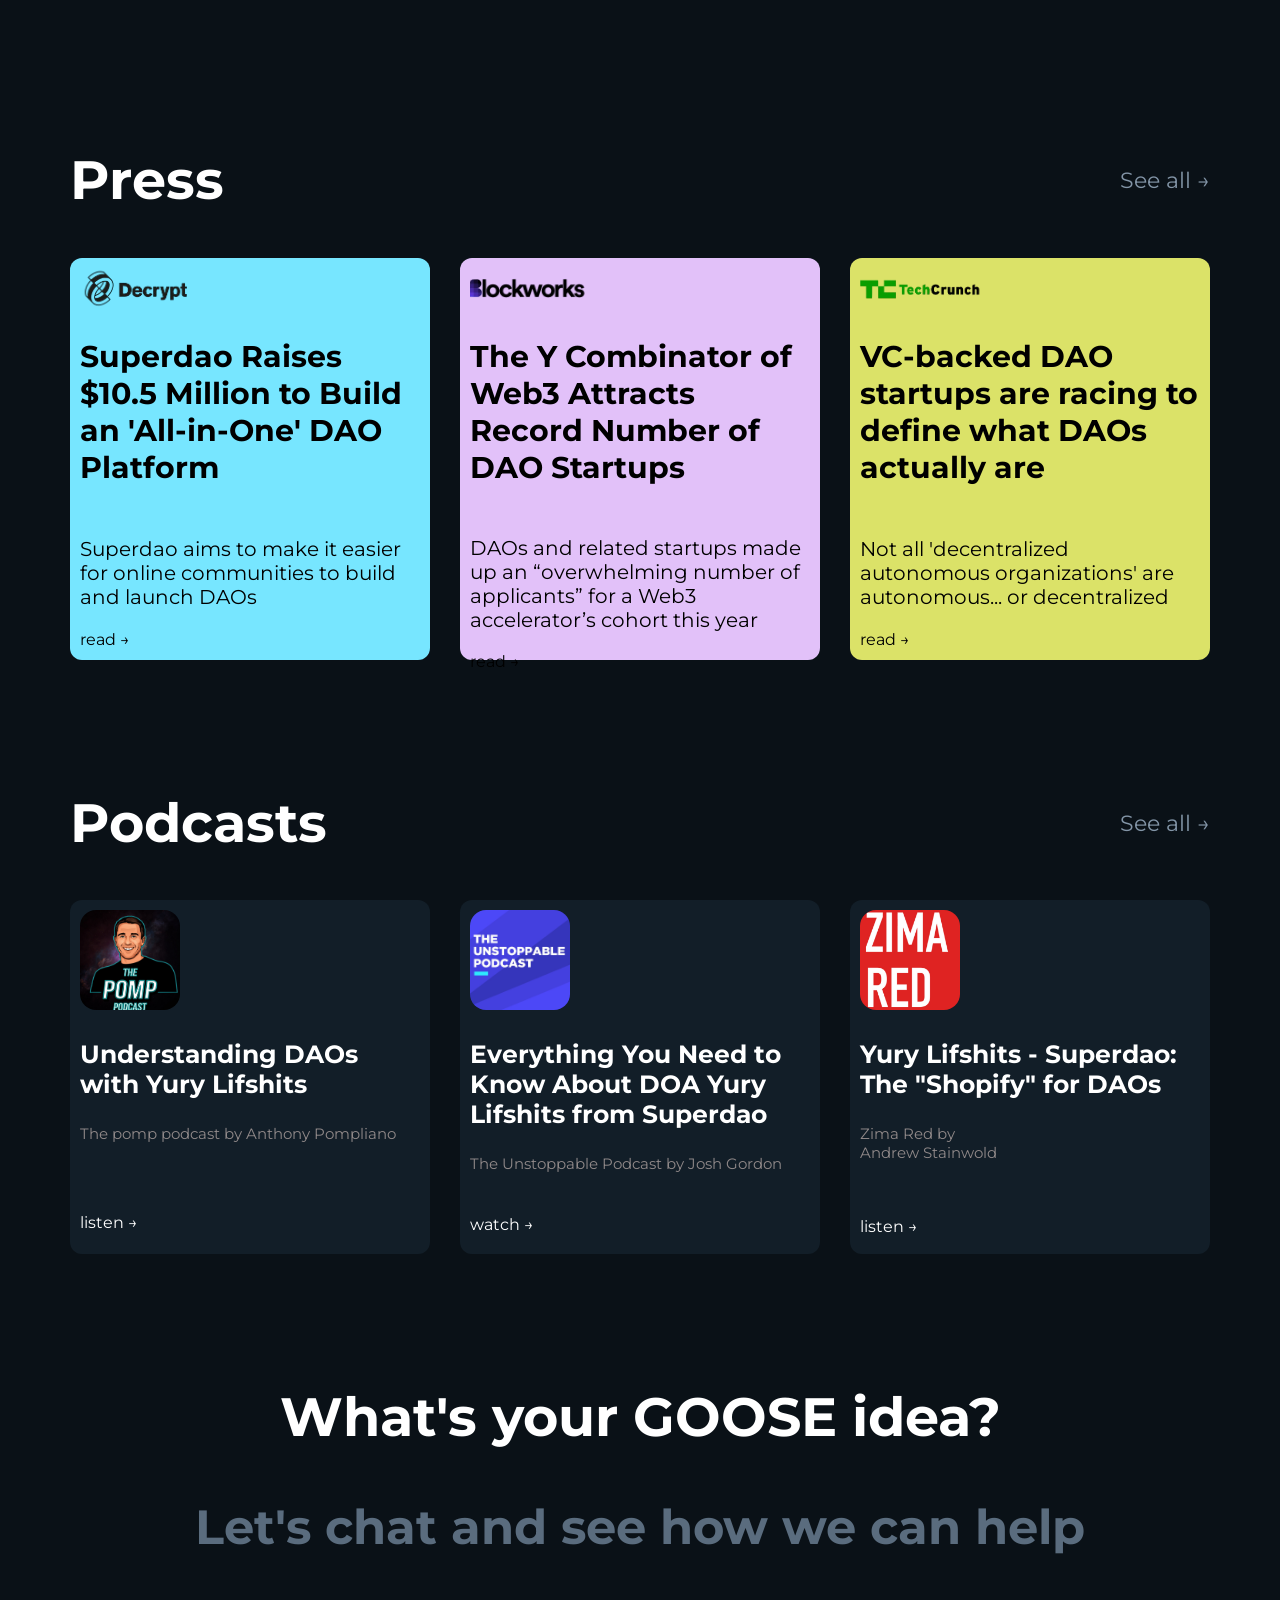
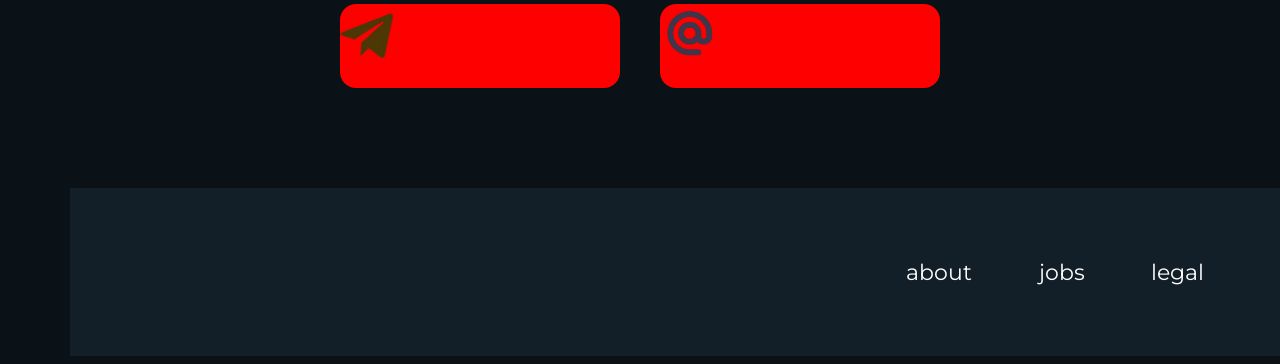
==== commit 4738f2b2: "opschonen" ====
--- a/index.html
+++ b/index.html
@@ -2,7 +2,7 @@
 <html>
 
 <head>
-    <title>Pinkk Goose</title>
+    <title>Pink Goose</title>
     <link rel="stylesheet" href="style.css">
     <link rel="preconnect" href="https://fonts.googleapis.com">
     <link rel="preconnect" href="https://fonts.gstatic.com" crossorigin>
@@ -14,180 +14,190 @@
         rel="stylesheet">
 </head>
 
-<body>
-<section class="section-border">
-    <header>
-        <div class="header">
-            <div>Pink <span id="pink">Goose</span></div>
-            <div class="header-buttons-container">
-                <a class="header-button-color">Home</a>
-                <a class="header-button-color">Learn</a>
-                <a class="header-button-color">About</a>
-                <a class="header-button-color">Contact</a>
-            </div>
-            <a class="header-login">Login</a>
-        </div>
-    </header>
-    <h1> The easiest way<br> to start a Goose</h1>
-    <p class="center-text">An all-in-one platform to start, manage and grow <br> a decentralized autonomous orginization</p>
-    <a class="getstarted-button">Get started</a>
-    <h2>Ready for every project</h2>
-    <section class="section-border dao-buttons">
-        <a id="invest">Investment DAO</a>
-        <a id="startup">Startup DAO</a>
-        <a id="service">Service DAO</a>
-        <a id="comunity">Comunity DAO</a>
-        <a id="impact">Impact DAO</a>
-        <a id="defi">DeFi DAO</a>
-        <a id="more">+More</a>
-    </section>
-
-    <article class="crop">
-        <img src="img/projects-image1.png" alt="photo">
-    </article>
-
-    <div class="img-text">
-        <a>1000+ projects launched on superDAO</a>
-    </div>
-
-    <h2>Designed for the full journey</h2>
-
-    <div class="center-text block">
-        <p class="hover-text">Organisation design</p>
-        <p class="hover-text">Fundraising</p>
-        <p class="hover-text">Launch marketing</p>
-        <p class="hover-text">Member onboarding</p>
-        <p class="hover-text">Contributor management</p>
-        <p class="hover-text">GOOSE operations</p>
-    </div>
-
-    <h2>Works with</h2>
-
-    <div class="workswith-container">
-        <a> <img src="img/Etherium1.png" alt="Ethereum"> </a>
-        <a> <img src="img/Polygon.png" alt="Polygon"> </a>
-        <a> <img src="img/Gnosis-Safe.png" alt="Gnosis safe"> </a>
-        <a> <img src="img/snapshot.png" alt="Snapshot"> </a>
-        <a> <img src="img/ENS.png" alt="ENS"> </a>
-        <a> <img src="img/opensea.png" alt="OpenSEA"> </a>
-    </div>
-
-    <div class="workswith-container">
-        <div>Ethereum</div>
-        <div>Polygon</div>
-        <div>Gnosis safe</div>
-        <div>Snapshot</div>
-        <div>ENS</div>
-        <div>OpenSea</div>
-    </div>
-
-    <h2>Help at every step</h2>
-
-    <div class="workswith-container ">
-<a> <img src="img/coworker1.png" alt="coworker1"> </a>
-<a> <img src="img/coworker2.png" alt="coworker2"> </a>
-<a> <img src="img/coworker3.png" alt="coworker3"> </a>
-<a> <img src="img/coworker4.png" alt="coworker4"> </a>
-<a> <img src="img/coworker5.png" alt="coworker5"> </a>
-    </div>
-    <div class="h3-container section-border">
-<h2> Success manageres</h2>
-<h2>Knowledge base</h2><br>
-<h2>Chat support</h2>
-<h2>Tutorials</h2>
-<h2>Templates</h2>
-<h2>Smart Contract development</h2>
-<h2>Events</h2>
-<h2>Education</h2>
-<h2>Guides</h2>
-</div>
-
-<section class="weekly-digest-box">
-<h2>Weekly digest</h2>
-<p class="center-text">Latest news in DAOs en web3</p>
-<input placeholder="Your email" id="subscribe-field" type="email" name="email">
-<button id="subscribe-button" type="submit">subscribe </button>
-</section>
-
-<section class="press-box" >
-<h2>Press</h2>
-<a>See all →</a>
-
-</section>
-
-<section class="pressbox-box">
-
-<div id="Decrypt"> <img src="img/Decrypt.png" alt="Decrypt">
-    <h3>Superdao Raises $10.5 Million to Build an 'All-in-One' DAO Platform</h3>
-    <p>Superdao aims to make it easier for online communities to build and launch DAOs</p>
-    <a>read →</a>   
-</div>
-
-    <div id="Blockworks"> <img src="img/Blockworks.png" alt="Blockworks">
-    <h3>The Y Combinator of Web3 Attracts Record Number of DAO Startups</h3>
-    <p>DAOs and related startups made up an “overwhelming number of applicants” for a Web3 accelerator’s cohort this year</p>
-    <a>read →</a>    
-    </div>
-    
-    
-    <div id="Techcrunch"> <img src="img/TechCrunch.png" alt="Techcrunch">
-    <h3>VC-backed DAO startups are racing to define what DAOs actually are</h3>
-    <p>Not all 'decentralized autonomous organizations' are autonomous... or decentralized</p>
-    <a>read →</a>    
-    </div>
-
-</section>
-<section class="press-box" >
-<h2>Podcasts</h2>
-<a>See all →</a>
-</section>
-
-<section class="podcastbox-box">
-
-    <div id="anthony" class="podcast-background"> <img src="img/pomp.png" alt="Decrypt">
-    <h3>Understanding DAOs with Yury Lifshits</h3>
-    <p>The pomp podcast by Anthony Pompliano</p>
-    <a>listen →</a>    
-    </div>
-
-    <div id="josh" class="podcast-background"> <img src="img/unstoppable.png" alt="Blockworks">
-    <h3>Everything You Need to Know About DOA Yury Lifshits from Superdao</h3>
-    <p>The Unstoppable Podcast by Josh Gordon</p>
-    <a>watch →</a>    
-    </div>
-    
-    
-    <div id="andrew" class="podcast-background"> <img src="img/zima.png" alt="Techcrunch">
-    <h3>Yury Lifshits - Superdao: The "Shopify" for DAOs</h3>
-    <p>Zima Red by <br> Andrew Stainwold</p>
-    <a>listen →</a>    
-    </div>
-</section>
-
-<h2>What's your GOOSE idea?</h2>
-<h3 id="end-text" class="center-text">Let's chat and see how we can help</h3> 
-
-<section class="end-blocks">
-<div id="telegram"> <img src="img/plane.png" alt="plane" height="52px" width="52px"> telegram<br>@superdao_team </div>
-<div id="email"> <img src="img/monkeytail.png" alt="monkeytail" height="52px" width="52px"> email<br>hello@superdao.co</div>
-</section>
-
-</section>
-<footer>
-    <div> </div>
-    <div></div>
-    <div class="footer-box">
-    <a>about</a>
-    <a>jobs</a>
-    <a>legal</a>
-    </div>
-    <div class="footer-pictures">
-<a id="twitter"> <img src="img/twitter-brands-solid.png" alt="twitter"> </a>
-<a id="paperplane"> <img src="img/paper-plane-solid.png" alt="paperplane"> </a>
-<a id="youtube"> <img src="img/youtube-brands-solid.png" alt="youtube"> </a>
-<a id="discord"> <img src="img/discord-brands-solid.png" alt="discord"> </a>
-    </div>
-</footer>
+<body class="section-border">
+
+   
+        <header>
+            <div class="header">
+                <div>Pink <span id="pink">Goose</span></div>
+                <div class="header-buttons-container">
+                    <a class="header-button-color">Home</a>
+                    <a class="header-button-color">Learn</a>
+                    <a class="header-button-color">About</a>
+                    <a class="header-button-color">Contact</a>
+                </div>
+                <a class="header-login">Login</a>
+            </div>
+        </header>
+
+        <h1> The easiest way<br> to start a Goose</h1>
+
+        <p class="center-text">An all-in-one platform to start, manage and grow <br> a decentralized autonomous
+            orginization</p>
+
+        <a class="getstarted-button">Get started</a>
+
+        <h2>Ready for every project</h2>
+
+        <section class="section-border dao-buttons">
+            <li id="invest">Investment DAO</li>
+            <li id="startup">Startup DAO</li>
+            <li id="service">Service DAO</li>
+            <li id="comunity">Comunity DAO</li>
+            <li id="impact">Impact DAO</li>
+            <li id="defi">DeFi DAO</li>   
+            <li id="more">+More</li>
+        </section>
+
+        <div class="section-border crop">
+         <img src="img/bigfarma.png" alt="main-img">
+        </div>
+
+        <div class="img-text">
+            <a>1000+ projects launched on superDAO</a>
+        </div>
+
+        <h2>Designed for the full journey</h2>
+
+        <div class="center-text block">
+            <p class="hover-text">Organisation design</p>
+            <p class="hover-text">Fundraising</p>
+            <p class="hover-text">Launch marketing</p>
+            <p class="hover-text">Member onboarding</p>
+            <p class="hover-text">Contributor management</p>
+            <p class="hover-text">GOOSE operations</p>
+        </div>
+
+        <h2>Works with</h2>
+
+        <div class="workswith-container">
+            <a> <img src="img/Etherium1.png" alt="Ethereum"> </a>
+            <a> <img src="img/Polygon.png" alt="Polygon"> </a>
+            <a> <img src="img/Gnosis-Safe.png" alt="Gnosis safe"> </a>
+            <a> <img src="img/snapshot.png" alt="Snapshot"> </a>
+            <a> <img src="img/ENS.png" alt="ENS"> </a>
+            <a> <img src="img/opensea.png" alt="OpenSEA"> </a>
+        </div>
+
+        <div class="workswith-container">
+            <div>Ethereum</div>
+            <div>Polygon</div>
+            <div>Gnosis safe</div>
+            <div>Snapshot</div>
+            <div>ENS</div>
+            <div>OpenSea</div>
+        </div>
+
+        <h2>Help at every step</h2>
+
+        <div class="workswith-container ">
+            <a> <img src="img/coworker1.png" alt="coworker1"> </a>
+            <a> <img src="img/coworker2.png" alt="coworker2"> </a>
+            <a> <img src="img/coworker3.png" alt="coworker3"> </a>
+            <a> <img src="img/coworker4.png" alt="coworker4"> </a>
+            <a> <img src="img/coworker5.png" alt="coworker5"> </a>
+        </div>
+
+        <div class="h3-container section-border">
+            <h2> Success manageres</h2>
+            <h2>Knowledge base</h2><br>
+            <h2>Chat support</h2>
+            <h2>Tutorials</h2>
+            <h2>Templates</h2>
+            <h2>Smart Contract development</h2>
+            <h2>Events</h2>
+            <h2>Education</h2>
+            <h2>Guides</h2>
+        </div>
+
+        <section class="weekly-digest-box">
+            <h2>Weekly digest</h2>
+            <p class="center-text">Latest news in DAOs en web3</p>
+            <input placeholder="Your email" id="subscribe-field" type="email" name="email" required>
+            <button id="subscribe-button" type="submit">subscribe </button>
+        </section>
+
+        <section class="press-box">
+            <h2>Press</h2>
+            <a>See all →</a>
+
+        </section>
+
+        <section class="pressbox-box">
+
+            <div id="Decrypt"> <img src="img/Decrypt.png" alt="Decrypt">
+                <h3>Superdao Raises $10.5 Million to Build an 'All-in-One' DAO Platform</h3>
+                <p>Superdao aims to make it easier for online communities to build and launch DAOs</p>
+                <a>read →</a>
+            </div>
+
+            <div id="Blockworks"> <img src="img/Blockworks.png" alt="Blockworks">
+                <h3>The Y Combinator of Web3 Attracts Record Number of DAO Startups</h3>
+                <p>DAOs and related startups made up an “overwhelming number of applicants” for a Web3 accelerator’s
+                    cohort this year</p>
+                <a>read →</a>
+            </div>
+
+
+            <div id="Techcrunch"> <img src="img/TechCrunch.png" alt="Techcrunch">
+                <h3>VC-backed DAO startups are racing to define what DAOs actually are</h3>
+                <p>Not all 'decentralized autonomous organizations' are autonomous... or decentralized</p>
+                <a>read →</a>
+            </div>
+
+        </section>
+
+        <section class="press-box">
+            <h2>Podcasts</h2>
+            <a>See all →</a>
+        </section>
+
+        <section class="podcastbox-box">
+
+            <div id="anthony" class="podcast-background"> <img src="img/pomp.png" alt="Decrypt">
+                <h3>Understanding DAOs with Yury Lifshits</h3>
+                <p>The pomp podcast by Anthony Pompliano</p>
+                <a>listen →</a>
+            </div>
+
+            <div id="josh" class="podcast-background"> <img src="img/unstoppable.png" alt="Blockworks">
+                <h3>Everything You Need to Know About DOA Yury Lifshits from Superdao</h3>
+                <p>The Unstoppable Podcast by Josh Gordon</p>
+                <a>watch →</a>
+            </div>
+
+
+            <div id="andrew" class="podcast-background"> <img src="img/zima.png" alt="Techcrunch">
+                <h3>Yury Lifshits - Superdao: The "Shopify" for DAOs</h3>
+                <p>Zima Red by <br> Andrew Stainwold</p>
+                <a>listen →</a>
+            </div>
+
+        </section>
+
+        <h2>What's your GOOSE idea?</h2>
+        <h3 id="end-text" class="center-text">Let's chat and see how we can help</h3>
+
+        <section class="end-blocks">
+            <div class="img-box"> <img src="img/plane.png" ></div>
+            <div class="img-box"> <img src="img/monkeytail.png"> </div>
+        </section>
+
+    <footer>
+        <div></div>
+        <div></div>
+        <div class="footer-box">
+            <a>about</a>
+            <a>jobs</a>
+            <a>legal</a>
+        </div>
+        <div class="footer-pictures">
+            <div id="twitter"> <img src="img/twitter-brands-solid.png" alt="twitter"> </div>
+            <div id="paperplane"> <img src="img/paper-plane-solid.png" alt="paperplane"> </div>
+            <div id="youtube"> <img src="img/youtube-brands-solid.png" alt="youtube"> </div>
+            <div id="discord"> <img src="img/discord-brands-solid.png" alt="discord"> </div>
+        </div>
+    </footer>
 
 </body>
 
--- a/style.css
+++ b/style.css
@@ -1,55 +1,74 @@
-body{
-    background-color: black;
-    color: white;
-    font-family: "Lato", sans-serif;
+/* GENERAL */
+body {
+    background-color: #0A1117;
+    color: white;
+    font-family: "Montserrat", sans-serif;
     font-weight: 400;
     font-style: normal;
     width: 1920px;
 }
 
-.center-text{
+.center-text {
     font-size: 26px;
     display: flex;
     justify-content: center;
     text-align: center;
 }
-  
-p{
-    font-size: 26px;
-}
-
-#pink{
+
+h1 {
+    margin-top: 200px;
+    display: flex;
+    justify-content: center;
+    font-size: 60px;
+}
+
+h2 {
+    display: flex;
+    justify-content: center;
+    margin-top: 130px;
+    color: white;
+    font-size: 54px;
+}
+
+h3 {
+    color: white;
+    font-size: 22px;
+}
+/* END GENERAL */
+
+
+/* HEADER */
+#pink {
     color: #FFB4D3;
 }
 
-.section-border{
-max-width: 1140px;
-margin-right: auto;
-margin-left: auto;
-}
-
-.header{
-    display:flex;
-    justify-content: space-around;
+.section-border {
+    max-width: 1140px;
+    margin-right: auto;
+    margin-left: auto;
+}
+
+.header {
+    display: flex;
+    justify-content: space-between;
     font-size: 40px;
-    font-family: "Montserrat", sans-serif;
-}   
-
-.header-button-color{
-    background-color: black;
+    margin-right: 60px;
+}
+
+.header-button-color {
     color: white;
     border-style: none;
     border-radius: 6px;
     font-size: 20px;
 }
 
-.header-buttons-container{
-    display:flex;
-    gap:15px;
+.header-buttons-container {
+    display: flex;
+    gap: 15px;
     margin-top: 15px;
 }
 
-.header-login{
+.header-login {
     background-color: rgb(78, 78, 103);
     color: white;
     border-radius: 6px;
@@ -60,118 +79,152 @@
     display: flex;
     justify-content: center;
     align-items: center;
-}   
-
-
-h1 {
-    margin-top: 80px;
-    display: flex;
-    justify-content: center;
-    font-size: 72px;
-}       
-
-h2{
-    display: flex;
-    justify-content: center;
-    margin-top: 130px;
-    color: white;
-    font-size: 54px;
-}
-
-h3{
-    color: white;
-    font-size: 22px;
-}
-
-.dao-buttons{
+}
+/* END HEADER */
+
+
+
+
+/* GET STARTED */
+.getstarted-button {
+    display: flex;
+    justify-content: center;
+    align-items: center;
+    margin-left: auto;
+    margin-right: auto;
+    margin-top: 60px;
+    background-color: #CEAAFF;
+    border-style: none;
+    border-radius: 18px;
+    width: 214px;
+    height: 68px;
+    font-weight: bold;
+    font-size: 20px;
+    color: black;
+}
+/* END GET STARTED */
+
+
+
+/* DAO BUTTONS */
+.dao-buttons {
     display: flex;
     justify-content: center;
     flex-wrap: wrap;
-    gap:10px;
+    gap: 10px;
     width: 500px;
-}
-
-.dao-buttons a {
+    list-style-type: none;
+}
+
+.dao-buttons li {
     background-color: #182632;
     padding: 14px;
     border-radius: 18px;
 }
-
-.getstarted-button{
- display: flex;
- justify-content: center;
- align-items: center;
- margin-left: auto;
- margin-right: auto;
- background-color: #CEAAFF;
- border-style: none;
- border-radius: 18px;
- width: 214px;
- height: 68px;
- font-weight: bold; 
- font-size: 20px;
-}
-
-#invest{color: #FFB4D3;}
-#startup{color: #FFC24C}
-#service{color: #FFFBA8;}
-#comunity{ color: #77E6FF;}
-#impact{color: #23C9DE;}
-#defi{color: #FF9E9E;}
-#more{color: #707F8D;}
-
+/* GET STARTED BUTTONS */
+
+
+
+/* DAO BUTTONS */
+#invest {
+    color: #FFB4D3;
+}
+
+#startup {
+    color: #FFC24C
+}
+
+#service {
+    color: #FFFBA8;
+}
+
+#comunity {
+    color: #77E6FF;
+}
+
+#impact {
+    color: #23C9DE;
+}
+
+#defi {
+    color: #FF9E9E;
+}
+
+#more {
+    color: #707F8D;
+}
+/* END DAO BUTTONS */
+
+
+
+/* BIG IMG */
 .crop {
     width: 1140px;
     height: 493px;
-    overflow:hidden;
+    overflow: hidden;
     margin-top: 40px;
     margin-right: auto;
-    margin-left: auto;
- }
-
- .crop img{
+    margin-left: 130px;
+    border-radius: 45px;
+    position: relative;
+}
+
+.crop img {
     margin-top: -350px;
- }
-     
- .img-text{
+   
+}
+
+.img-text {
     background-color: #FFB4D3;
     width: 404px;
     height: 44px;
     color: black;
     border-radius: 16px;
-    font-family: "Montserrat", sans-serif;
-    font-weight: bold;
-    margin-left: auto;
-    margin-right: auto;
-    display: flex;
-    align-items: center;
-    justify-content: center;
- }
- 
- .hover-text{
- color: #37424D;
- font-size: 54px;
- }
-
- .block{
+    font-weight: bold;
+    margin-left: 350px;
+    display: flex;
+    align-items: center;
+    justify-content: center;
+    margin-top: -20px;
+    position: absolute;
+}
+/* END BIG IMG */
+
+
+
+/* HELP AT EVERY STEP */
+
+
+.hover-text {
+    color: #37424D;
+    font-size: 54px;
+}
+
+.block {
     display: block;
- }
- 
-.hover-text:hover{
- color: #FFB4D3;
-  text-shadow: 0 10px 10px white ; 
-}
-
-.workswith-container{
-    color:white;
+}
+
+.hover-text:hover {
+    color: #FFB4D3;
+    text-shadow: 0 10px 10px gray;
+    font-size: 60px;
+    transition: all 0.5s
+}
+/* END HELP AT EVERY STEP */
+
+
+
+/* WORKS-WITH */
+.workswith-container {
+    color: white;
     display: flex;
     justify-content: space-between;
     font-size: 22px;
-    font-family: "Montserrat", sans-serif; 
+    font-family: "Montserrat", sans-serif;
     margin-top: 10px;
 }
 
-.workswith-container a{
+.workswith-container a {
     width: 160px;
     height: 160px;
     background-color: #121E28;
@@ -179,10 +232,13 @@
     display: flex;
     justify-content: center;
     align-items: center;
-    border: solid 1px;
-}
-
-.workswith-container div{
+}
+
+img {
+    object-fit: cover;
+}
+
+.workswith-container div {
     width: 160px;
     height: 20px;
     border-radius: 22px;
@@ -191,243 +247,321 @@
     align-items: center;
 }
 
-.workswith-container img{
+.workswith-container img {
     width: 160px;
     height: 160px;
     border-radius: 22px;
 }
 
-.h3-container{
+.h3-container {
     display: flex;
     justify-content: center;
     flex-wrap: wrap;
-    gap:30px;
+    gap: 30px;
     width: 900px;
     font-size: 23px;
     margin-top: 50px;
 }
 
-.h3-container h2{
+.h3-container h2 {
     margin-top: 10px;
 }
-
-.weekly-digest-box{
+/* END WORKS-WITH */
+
+
+
+/* WEEKLY-DIGEST */
+.weekly-digest-box {
     height: 380px;
     background-color: #121E28;
     border-radius: 32px;
     margin-top: 200px;
-    border: solid #3D4C5B 4px;
+    border: solid #3D4C5B 1px;
     align-items: center;
     font-size: 54px;
     text-align: center;
     margin-bottom: 200px;
 }
 
-.weekly-digest-box h2{
+.weekly-digest-box h2 {
     margin-top: 30px;
 }
 
-.weekly-digest-box p{
+.weekly-digest-box p {
     margin-top: 30px;
     font-size: 36px;
     color: #9AAFC3;
-    font-family: "Montserrat", sans-serif;
     margin-bottom: 50px;
 }
 
-.press-box{
-    display: flex;
-    justify-content: space-between;
-}
-
-.press-box a{
+#subscribe-field {
+    height: 68px;
+    width: 506px;
+    border-radius: 12px;
+    background-color: #121E28;
+    color: white;
+    border: solid #3D4C5B 1px;
     font-size: 22px;
-    margin-top: 150px;
-    color: #8395A7;
-}
-
-.pressbox-box div{
-    width: 361px;
-    height: 382px;
-    border-radius: 12px;
-    padding: 10px;
-}
-
-.pressbox-box{
-    display: flex;
-    gap: 30px;
-    font-family: "Montserrat", sans-serif;
-    color: black;
-}
-
-.pressbox-box img{
-    width: 120px;
-    height: 40px;
-}
-
-.pressbox-box h3{
-    color: black;
-    font-weight: bold;
-}
-
-#Decrypt{background-color:#77E6FF ;}
-#Blockworks{background-color:#E2C1F9 ;}
-#Techcrunch{background-color:#DBE268 ;}
-
-#subscribe-field{
-   height: 68px;
-   width: 506px;    
-   border-radius: 12px;
-   background-color: #121E28;
-   color: white;
-   border: solid #3D4C5B 4px;
-   font-size: 22px;
-   font-family: "Montserrat", sans-serif;
-   font-weight: bold;
-}
-
-#subscribe-button{
+    font-weight: bold;
+}
+
+#subscribe-button {
     height: 68px;
     width: 175px;
     background-color: #CEAAFF;
     color: #10151A;
     border-radius: 16px;
     font-size: 20px;
-    font-family: "Montserrat", sans-serif;
-    font-weight: bold;
-}
-
-.pressbox-box p{
+    font-weight: bold;
+}
+/* WEEKLY-DIGEST */
+
+
+
+/* PRESS-BOX */
+.press-box {
+    display: flex;
+    justify-content: space-between;
+}
+
+.press-box a {
+    font-size: 22px;
+    margin-top: 150px;
+    color: #8395A7;
+}
+
+.pressbox-box div {
+    width: 361px;
+    height: 382px;
+    border-radius: 12px;
+    padding: 10px;
+    display: flex;
+    justify-content: space-between;
+    flex-wrap: wrap;
+}
+
+.pressbox-box {
+    display: flex;
+    gap: 30px;
+    color: black;
+}
+
+.pressbox-box img {
+    width: 120px;
+    height: 40px;
+}
+
+.pressbox-box h3 {
+    color: black;
+    font-weight: bold;
+    font-size: 30px;
+}
+
+#Decrypt {
+    background-color: #77E6FF;
+}
+
+#Blockworks {
+    background-color: #E2C1F9;
+}
+
+#Techcrunch {
+    background-color: #DBE268;
+}
+
+.pressbox-box p {
     display: flex;
     text-align: start;
-    font-size: 17px;
-    margin-bottom: 120px;
-}
-
-.podcastbox-box{
+    font-size: 20px;
+}
+/* END PRESS-BOX */
+
+
+
+/* PODCASTS */
+.podcastbox-box {
     display: flex;
     gap: 30px;
-    font-family: "Montserrat", sans-serif;
-}
-
-.podcast-background{
+}
+
+.podcast-background {
     background-color: #121E28;
     color: white;
 }
 
-.podcastbox-box{
+.podcastbox-box {
     display: flex;
     gap: 30px;
-    font-family: "Montserrat", sans-serif;
-    color: white;
-}
-
-.podcastbox-box div{
+    color: white;
+}
+
+.podcastbox-box div {
     width: 361px;
     height: 334px;
     border-radius: 12px;
     padding: 10px;
 }
 
-.podcastbox-box img{
-    width: 50px;
-    height: 50px;
-}
-
-.podcastbox-box h3{font-size: 20px;}
-.podcastbox-box p{font-size: 17px;}
-#anthony p{margin-bottom: 130px;}
-#josh p{margin-bottom: 105px;}
-#andrew p{margin-bottom: 125px;}
-
-#end-text{
+.podcastbox-box img {
+    width: 100px;
+    height: 100px;
+    border-radius: 16px;
+}
+
+.podcastbox-box h3 {
+    font-size: 25px;
+}
+
+.podcastbox-box p {
+    font-size: 15px;
+    color: #908989;
+}
+
+#anthony p {
+    margin-bottom: 70px;
+}
+
+#josh p {
+    margin-bottom: 42px;
+}
+
+#andrew p {
+    margin-bottom: 55px;
+}
+/* END PODCASTS */
+
+
+
+/* END BLOCKS */
+#end-text {
     display: flex;
     color: #5A6C7E;
     font-size: 48px;
 }
 
-.end-blocks{
+.end-blocks {
     display: flex;
     justify-content: center;
     gap: 40px;
 }
 
-.end-blocks div{
+.end-blocks div {
     width: 280px;
     height: 84px;
     display: flex;
-    justify-content: center;
-    align-items: center;
+   flex-wrap: wrap;
     border-radius: 16px;
     color: black;
     gap: 40px;
-}
-
-#telegram img{
+    background-color: red;
+}
+    
+.end-blocks img{
+    height: 60px;
+    width: 60px;
+}
+
+.img-box{
+    height: 70px;
+    width: 70px;
+    background-color: blue;
+}
+
+#telegram img {
     background-color: #bd9403;
     border-radius: 12px;
-}
-
-#email img{
+    height: 52px;
+    width: 52px;
+}
+
+#email img {
     background-color: #c68fed;
     border-radius: 12px;
 }
 
-#telegram{ background-color: #FFC803;}
-#email{background-color: #E2C1F9;}
-
-footer{
+#telegram {
+    background-color: #FFC803;
+}
+
+#email {
+    background-color: #E2C1F9;
+}
+/* END END-BLOCKS */
+
+
+
+/* FOOTER */
+footer {
     height: 168px;
     background-color: #121E28;
     margin-top: 100px;
     font-size: 22px;
-    font-family: "Montserrat", sans-serif;
     width: 1920px;
     display: flex;
     justify-content: space-around;
     align-items: center;
 }
 
-.footer-box{
+.footer-box {
     width: 298px;
     height: 27px;
     display: flex;
     justify-content: space-between;
 }
 
-.footer-pictures{
+.footer-box a:hover{
+    color: #FFC803;
+}
+
+.footer-pictures {
     width: 284px;
     height: 56px;
     display: flex;
     justify-content: space-between;
 }
 
-.footer-pictures a{
+.footer-pictures div {
     border-radius: 50%;
-    display:flex;
-    justify-content: center;
-    align-items: center;
-}
-
-.footer-pictures img{
+    display: flex;
+    justify-content: center;
+    align-items: center;
     width: 56px;
     height: 56px;
 }
 
-#twitter{background-color:#77E6FF;}
-#paperplane{background-color:#7795FF;}
-#youtube{background-color:#F78787;}
-#discord{background-color:#9277FF;}
-
-.hero-box{
+.footer-pictures img {
+    width: 40px;
+    height: 40px;
+}
+
+#twitter {
+    background-color: #77E6FF;
+}
+
+#paperplane {
+    background-color: #7795FF;
+}
+
+#youtube {
+    background-color: #F78787;
+}
+
+#discord {
+    background-color: #9277FF;
+}
+/* END FOOTER */
+
+
+
+/* OUR HEROES */
+.hero-box {
     display: flex;
     gap: 30px;
-    font-family: "Montserrat", sans-serif;
-    color: black;
-    justify-content: center;
-}
-
-.hero-box div{
+    color: black;
+    justify-content: center;
+}
+
+.hero-box div {
     width: 352px;
     height: 334px;
     border-radius: 36px;
@@ -436,34 +570,40 @@
     color: black;
 }
 
-.hero-box img{
+.hero-box img {
     border-radius: 36px;
     margin-left: 90px;
 }
 
-.hero-box p{
-    font-size:14px;
-    font-weight: bold;
-}
-
-.hero-box h3{
-    font:22px;
-    color: black;
-    font-weight: bold;
-}
-
-.hero-box a{
+.hero-box p {
+    font-size: 14px;
+    font-weight: bold;
+}
+
+.hero-box h3 {
+    font: 22px;
+    color: black;
+    font-weight: bold;
+}
+
+.hero-box a {
     display: flex;
     justify-content: end;
     font-weight: bold;
 }
 
-.contact-form{
+/* END OUR HEROES */
+
+
+
+/* CONTACT FORM */
+.contact-form {
     background-color: #121E28;
     width: 942px;
     height: 1096px;
     margin-left: 100px;
     margin-top: 100px;
     border-radius: 24px;
-    border-style: solid;
-}
+    border: solid #3D4C5B 1px;
+}
+/* END CONTACT FORM */
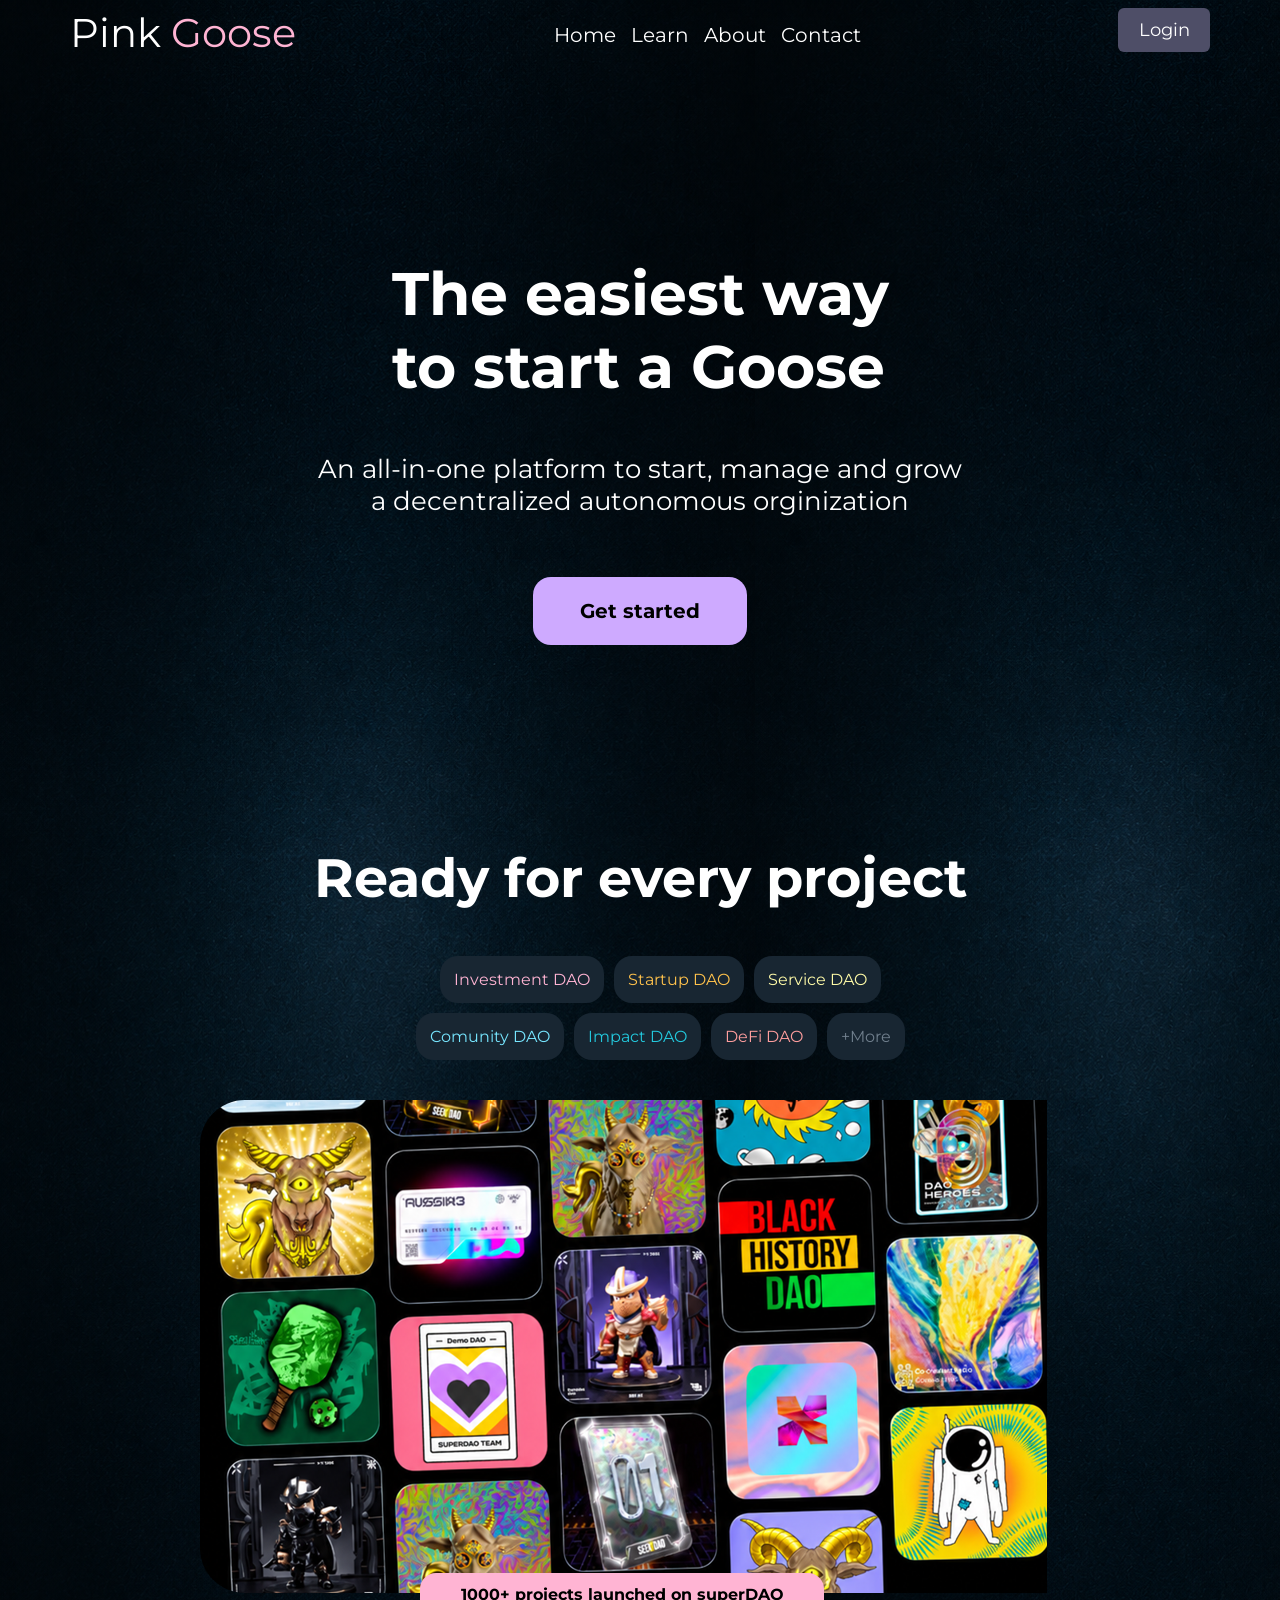
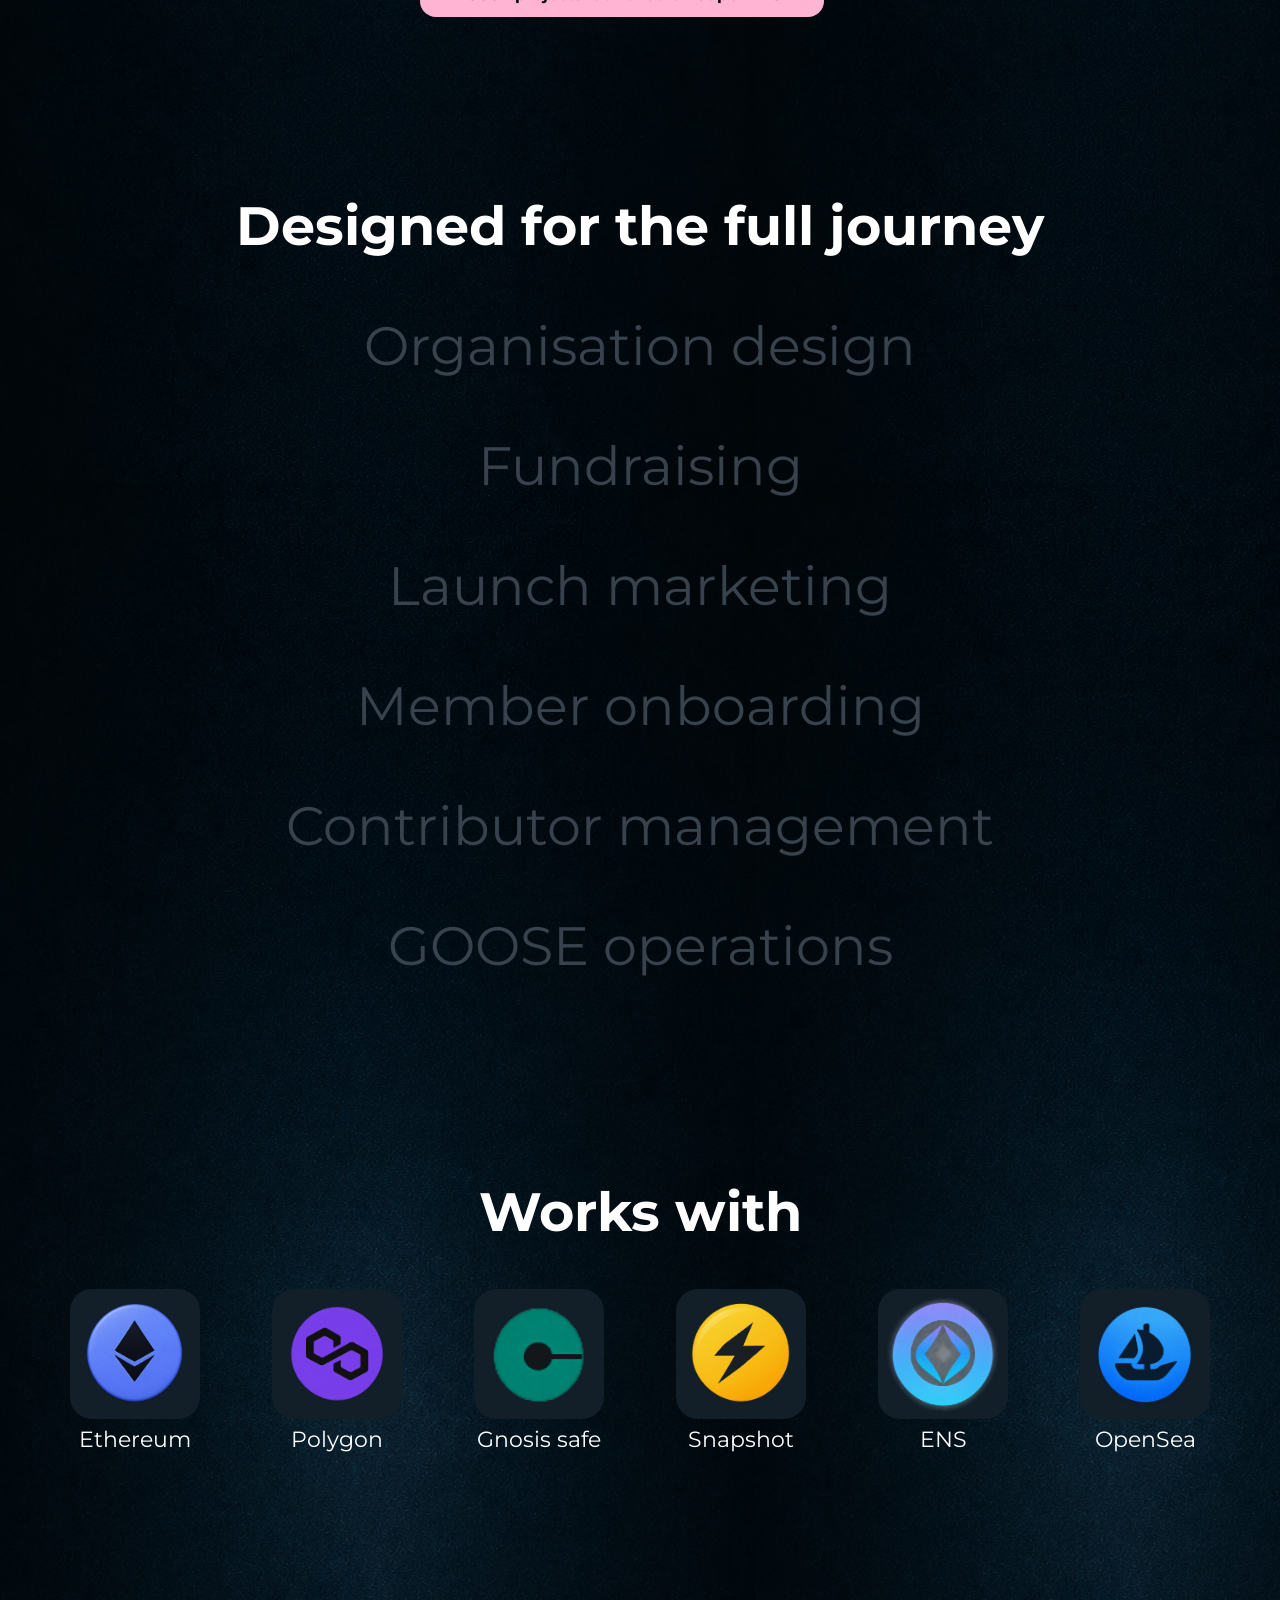
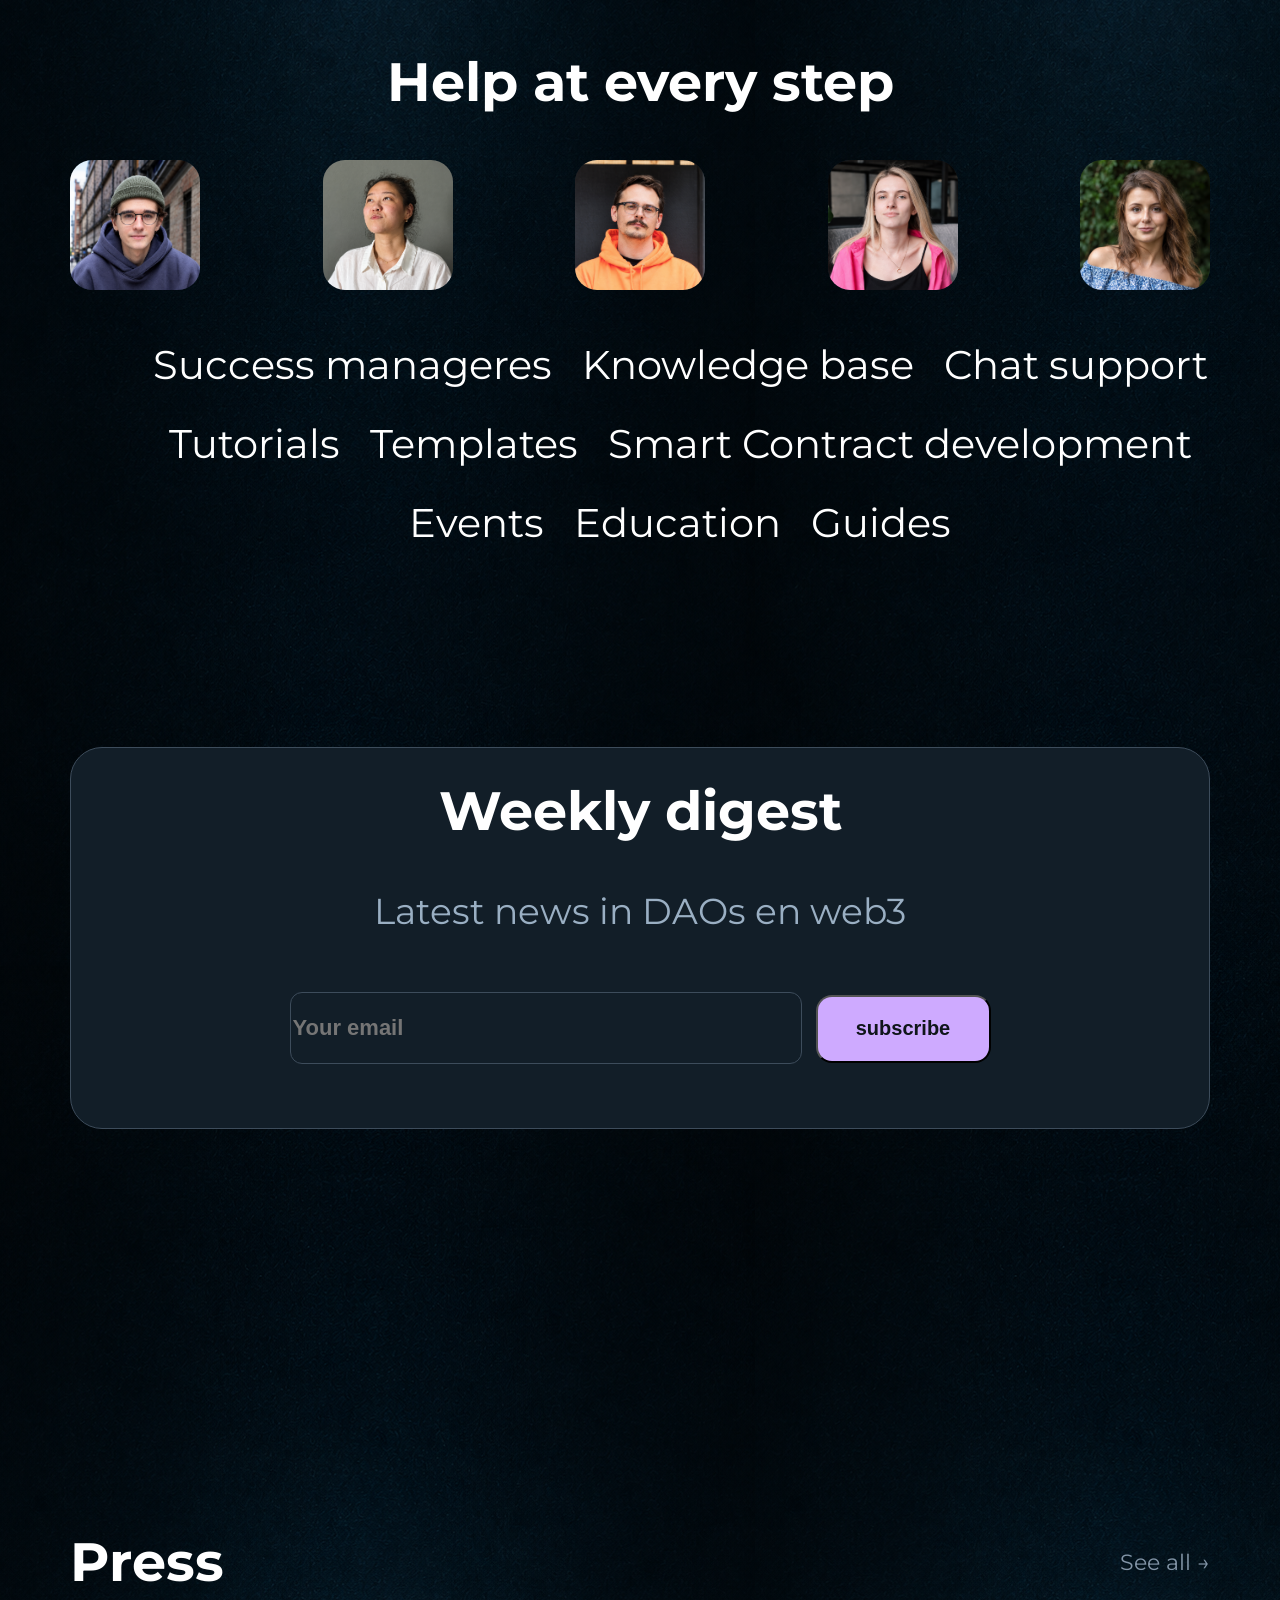
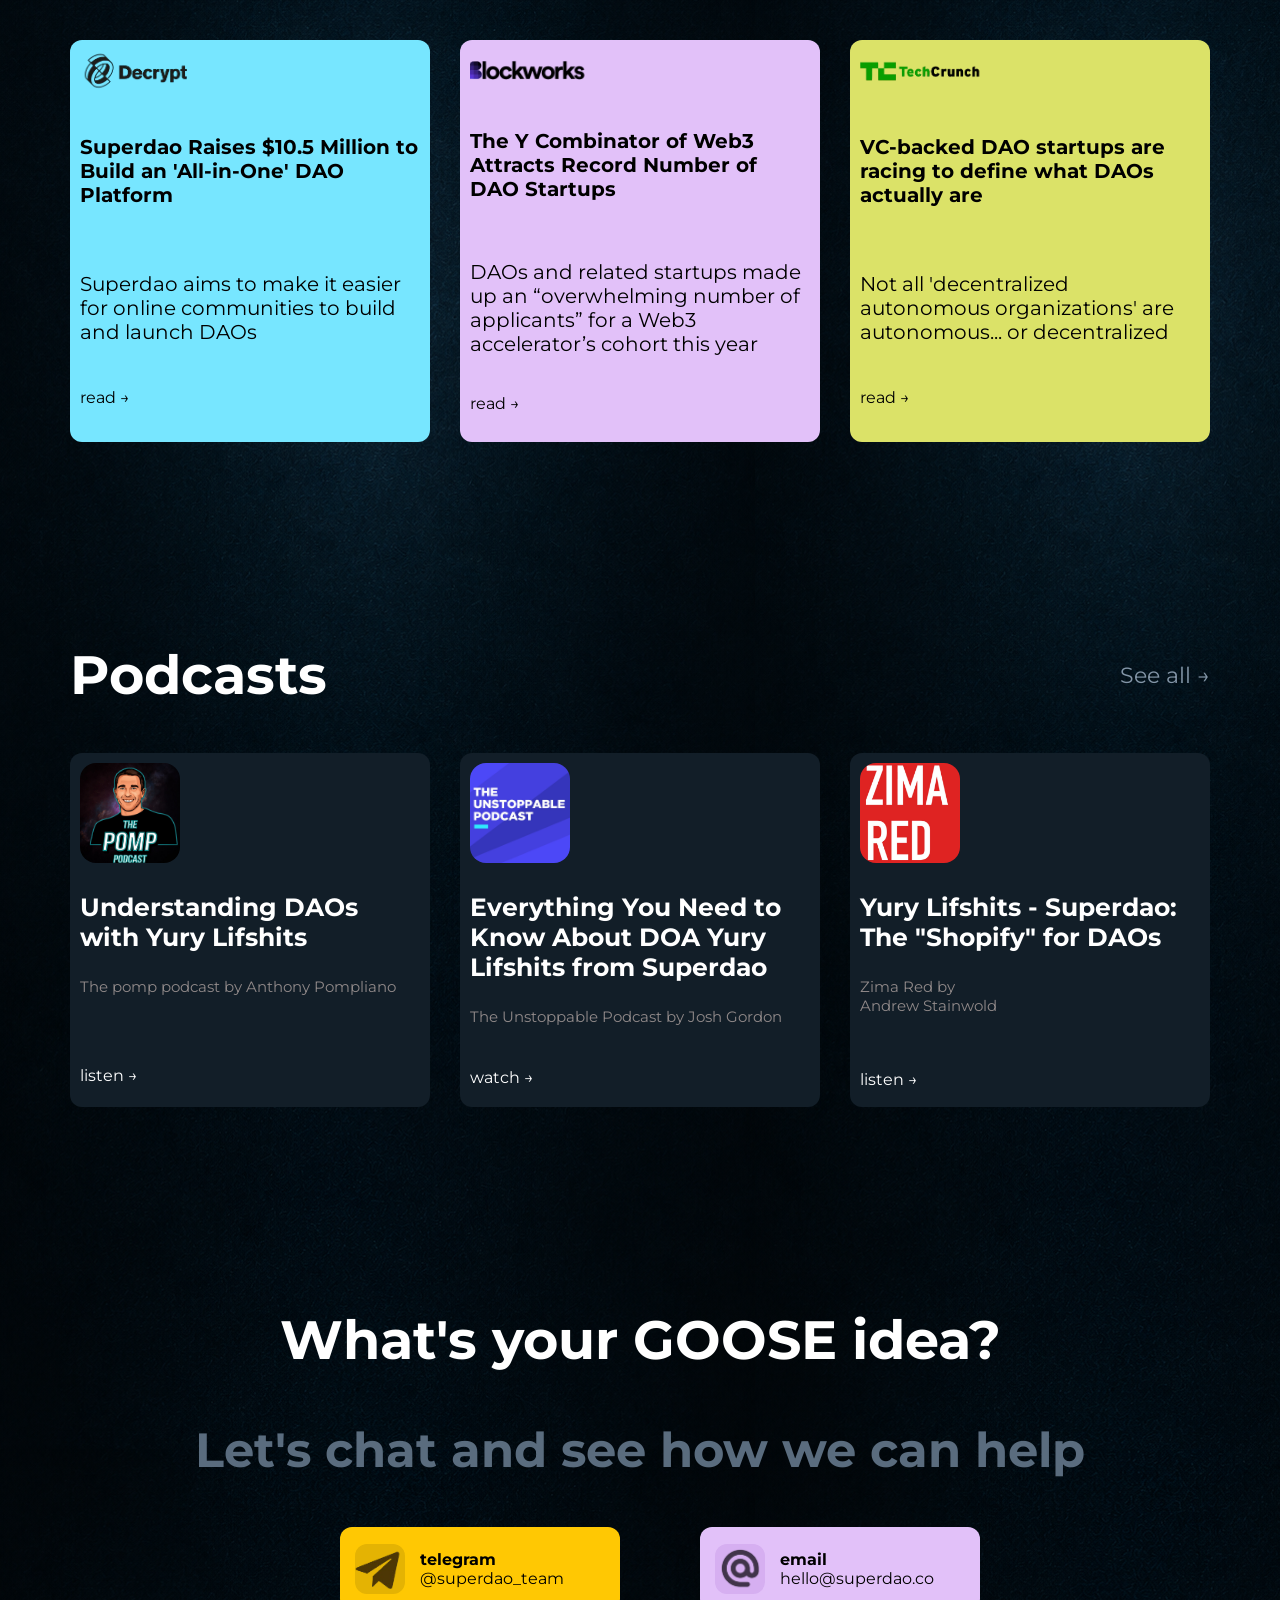
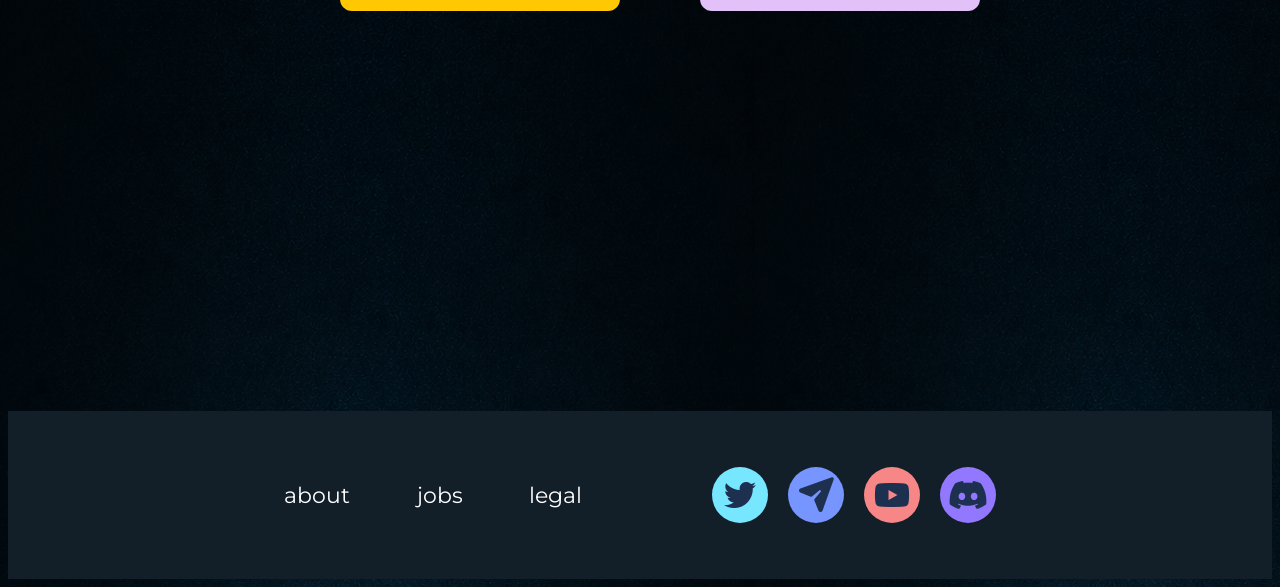
==== commit ce92dd5a: "footer en head aanpassen" ====
--- a/index.html
+++ b/index.html
@@ -1,5 +1,5 @@
 <!DOCTYPE html>
-<html>
+<html lang="en">
 
 <head>
     <title>Pink Goose</title>
@@ -14,22 +14,23 @@
         rel="stylesheet">
 </head>
 
-<body class="section-border">
-
-   
-        <header>
-            <div class="header">
-                <div>Pink <span id="pink">Goose</span></div>
-                <div class="header-buttons-container">
-                    <a class="header-button-color">Home</a>
-                    <a class="header-button-color">Learn</a>
-                    <a class="header-button-color">About</a>
-                    <a class="header-button-color">Contact</a>
-                </div>
-                <a class="header-login">Login</a>
-            </div>
-        </header>
-
+
+<body>
+
+    <!-- header bovenkant van de pagina om te navigeren -->
+    <header>
+        <div class="header">
+            <div>Pink <span id="pink">Goose</span></div>
+            <div class="header-buttons-container">
+                <a class="header-button-color" href="index.html" style="text-decoration:none">Home</a>
+                <a class="header-button-color" href="learn.html" style="text-decoration:none">Learn</a>
+                <a class="header-button-color" href="about.html" style="text-decoration:none">About</a>
+                <a class="header-button-color" href="contact.html" style="text-decoration:none">Contact</a>
+            </div>
+            <a class="header-login">Login</a>
+        </div>
+    </header>
+    <section class="section-border">
         <h1> The easiest way<br> to start a Goose</h1>
 
         <p class="center-text">An all-in-one platform to start, manage and grow <br> a decentralized autonomous
@@ -39,18 +40,19 @@
 
         <h2>Ready for every project</h2>
 
-        <section class="section-border dao-buttons">
+        <ul class="section-border dao-buttons">
             <li id="invest">Investment DAO</li>
             <li id="startup">Startup DAO</li>
             <li id="service">Service DAO</li>
             <li id="comunity">Comunity DAO</li>
             <li id="impact">Impact DAO</li>
-            <li id="defi">DeFi DAO</li>   
+            <li id="defi">DeFi DAO</li>
             <li id="more">+More</li>
-        </section>
-
+        </ul>
+
+        <!-- het grote plaatje in het midden van de home page -->
         <div class="section-border crop">
-         <img src="img/bigfarma.png" alt="main-img">
+            <img src="img/bigfarma.png" alt="main-img">
         </div>
 
         <div class="img-text">
@@ -82,7 +84,7 @@
         <div class="workswith-container">
             <div>Ethereum</div>
             <div>Polygon</div>
-            <div>Gnosis safe</div>
+            <div>Gnosis safe</div>  
             <div>Snapshot</div>
             <div>ENS</div>
             <div>OpenSea</div>
@@ -90,7 +92,7 @@
 
         <h2>Help at every step</h2>
 
-        <div class="workswith-container ">
+        <div class="workswith-container">
             <a> <img src="img/coworker1.png" alt="coworker1"> </a>
             <a> <img src="img/coworker2.png" alt="coworker2"> </a>
             <a> <img src="img/coworker3.png" alt="coworker3"> </a>
@@ -98,23 +100,25 @@
             <a> <img src="img/coworker5.png" alt="coworker5"> </a>
         </div>
 
-        <div class="h3-container section-border">
-            <h2> Success manageres</h2>
-            <h2>Knowledge base</h2><br>
-            <h2>Chat support</h2>
-            <h2>Tutorials</h2>
-            <h2>Templates</h2>
-            <h2>Smart Contract development</h2>
-            <h2>Events</h2>
-            <h2>Education</h2>
-            <h2>Guides</h2>
-        </div>
+        <ul class="list-container section-border">
+            <li> Success manageres</li>
+            <li>Knowledge base</li>
+            <li>Chat support</li>
+            <li>Tutorials</li>
+            <li>Templates</li>
+            <li>Smart Contract development</li>
+            <li>Events</li>
+            <li>Education</li>
+            <li>Guides</li>
+        </ul>
 
         <section class="weekly-digest-box">
             <h2>Weekly digest</h2>
             <p class="center-text">Latest news in DAOs en web3</p>
-            <input placeholder="Your email" id="subscribe-field" type="email" name="email" required>
-            <button id="subscribe-button" type="submit">subscribe </button>
+            <form>
+                <input type="email" placeholder="Your email" name="email" class="subscribe-field">
+                <button type="submit" id="subscribe-button">subscribe </button>
+            </form>
         </section>
 
         <section class="press-box">
@@ -179,28 +183,29 @@
         <h3 id="end-text" class="center-text">Let's chat and see how we can help</h3>
 
         <section class="end-blocks">
-            <div class="img-box"> <img src="img/plane.png" ></div>
-            <div class="img-box"> <img src="img/monkeytail.png"> </div>
-        </section>
-
+            <div id="telegram"> <img src="img/plane.png" alt="monkeytail" height="52" width="52">
+                <p><b>telegram</b> @superdao_team</p>
+            </div>
+            <div id="email"> <img src="img/monkeytail.png" alt="monkeytail" height="52" width="52">
+                <p><b>email</b> hello@superdao.co</p>
+            </div>
+        </section>
+    </section>
     <footer>
-        <div></div>
-        <div></div>
-        <div class="footer-box">
-            <a>about</a>
-            <a>jobs</a>
-            <a>legal</a>
-        </div>
-        <div class="footer-pictures">
-            <div id="twitter"> <img src="img/twitter-brands-solid.png" alt="twitter"> </div>
-            <div id="paperplane"> <img src="img/paper-plane-solid.png" alt="paperplane"> </div>
-            <div id="youtube"> <img src="img/youtube-brands-solid.png" alt="youtube"> </div>
-            <div id="discord"> <img src="img/discord-brands-solid.png" alt="discord"> </div>
+        <div class="footer-container">
+            <div class="footer-box">
+                <a>about</a>
+                <a>jobs</a>
+                <a>legal</a>
+            </div>
+            <div class="footer-pictures">
+                <div id="twitter"> <img src="img/twitter-brands-solid.png" alt="twitter"> </div>
+                <div id="paperplane"> <img src="img/paper-plane-solid.png" alt="paperplane"> </div>
+                <div id="youtube"> <img src="img/youtube-brands-solid.png" alt="youtube"> </div>
+                <div id="discord"> <img src="img/discord-brands-solid.png" alt="discord"> </div>
+            </div>
         </div>
     </footer>
-
 </body>
 
-
-
 </html>
--- a/style.css
+++ b/style.css
@@ -1,13 +1,13 @@
 /* GENERAL */
-body {
-    background-color: #0A1117;
+body{
+    background-image: url(img/backgroundimg);
     color: white;
     font-family: "Montserrat", sans-serif;
     font-weight: 400;
     font-style: normal;
-    width: 1920px;
-}
-
+}
+
+/* zorgt dat elle text in het midden ge centered word */
 .center-text {
     font-size: 26px;
     display: flex;
@@ -25,34 +25,52 @@
 h2 {
     display: flex;
     justify-content: center;
-    margin-top: 130px;
+    margin-top: 200px;
     color: white;
     font-size: 54px;
 }
 
-h3 {
+h3{
     color: white;
     font-size: 22px;
 }
-/* END GENERAL */
-
-
-/* HEADER */
-#pink {
-    color: #FFB4D3;
-}
-
+
+/* zorgt dat de hovertext onder Designed for the full journey onder elkaar komt en niet inline is */
+.block{
+    display: block;
+}
+
+/* zorgt dat de images onder workswith goed passen in de box waar ze in verwerkt zitten */
+img {
+    object-fit: cover;
+}
+
+/*  border gegeven zodat alles een max width van 1140px heeft */
 .section-border {
     max-width: 1140px;
     margin-right: auto;
     margin-left: auto;
 }
 
+.bold{
+    font-weight: bold;    
+    }
+/*END GENERAL*/
+
+
+
+/* HEADER */
+#pink {
+    color: #FFB4D3;
+}
+
 .header {
     display: flex;
     justify-content: space-between;
     font-size: 40px;
     margin-right: 60px;
+    max-width: 1140px;
+    margin: 0 auto;
 }
 
 .header-button-color {
@@ -60,6 +78,8 @@
     border-style: none;
     border-radius: 6px;
     font-size: 20px;
+    max-width: 1140px;
+    margin: 0 auto;
 }
 
 .header-buttons-container {
@@ -114,12 +134,12 @@
     gap: 10px;
     width: 500px;
     list-style-type: none;
-}
-
-.dao-buttons li {
+
+    li{
     background-color: #182632;
     padding: 14px;
-    border-radius: 18px;
+    border-radius: 18px;   
+    }
 }
 /* GET STARTED BUTTONS */
 
@@ -158,6 +178,7 @@
 
 
 /* BIG IMG */
+/* zorgt dat de image in de home page de juiste groote heeft */
 .crop {
     width: 1140px;
     height: 493px;
@@ -167,11 +188,10 @@
     margin-left: 130px;
     border-radius: 45px;
     position: relative;
-}
-
-.crop img {
-    margin-top: -350px;
-   
+
+    img{
+    margin-top: -350px;   
+    }
 }
 
 .img-text {
@@ -193,78 +213,67 @@
 
 
 /* HELP AT EVERY STEP */
-
-
 .hover-text {
     color: #37424D;
     font-size: 54px;
-}
-
-.block {
-    display: block;
 }
 
 .hover-text:hover {
     color: #FFB4D3;
     text-shadow: 0 10px 10px gray;
     font-size: 60px;
-    transition: all 0.5s
+    transition: all 0.25s
 }
 /* END HELP AT EVERY STEP */
 
 
 
 /* WORKS-WITH */
-.workswith-container {
+.workswith-container{
     color: white;
     display: flex;
     justify-content: space-between;
     font-size: 22px;
     font-family: "Montserrat", sans-serif;
     margin-top: 10px;
-}
-
-.workswith-container a {
-    width: 160px;
-    height: 160px;
+
+    a{
+    width: 130px;
+    height: 130px;
     background-color: #121E28;
     border-radius: 22px;
     display: flex;
     justify-content: center;
     align-items: center;
-}
-
-img {
-    object-fit: cover;
-}
-
-.workswith-container div {
-    width: 160px;
+    flex-wrap: wrap; 
+    max-width: 1140px;   
+    }
+
+    div{
+    width: 130px;
     height: 20px;
     border-radius: 22px;
     display: flex;
     justify-content: center;
-    align-items: center;
-}
-
-.workswith-container img {
-    width: 160px;
-    height: 160px;
+    align-items: center;    
+    }
+
+    img{
+    width: 130px;
+    height: 130px;
     border-radius: 22px;
-}
-
-.h3-container {
+    }
+}
+
+.list-container {
     display: flex;
     justify-content: center;
     flex-wrap: wrap;
     gap: 30px;
-    width: 900px;
-    font-size: 23px;
+    width: 1200px;
+    font-size: 40px;
     margin-top: 50px;
-}
-
-.h3-container h2 {
-    margin-top: 10px;
+    list-style-type: none;
 }
 /* END WORKS-WITH */
 
@@ -281,20 +290,20 @@
     font-size: 54px;
     text-align: center;
     margin-bottom: 200px;
-}
-
-.weekly-digest-box h2 {
-    margin-top: 30px;
-}
-
-.weekly-digest-box p {
+
+    h2{
+     margin-top: 30px;    
+    }
+    
+    p{
     margin-top: 30px;
     font-size: 36px;
     color: #9AAFC3;
-    margin-bottom: 50px;
-}
-
-#subscribe-field {
+    margin-bottom: 50px;    
+    }
+}
+
+.subscribe-field {
     height: 68px;
     width: 506px;
     border-radius: 12px;
@@ -319,18 +328,25 @@
 
 
 /* PRESS-BOX */
+/* de styling voor de tekst press en see all wat daar rechts van staat*/
 .press-box {
     display: flex;
     justify-content: space-between;
-}
-
-.press-box a {
+
+    a {
     font-size: 22px;
-    margin-top: 150px;
+    margin-top: 220px;
     color: #8395A7;
-}
-
-.pressbox-box div {
+    }
+}
+
+/* styling voor de boxes onder het kopje press */
+.pressbox-box {
+    display: flex;
+    gap: 30px;
+    color: black;
+
+    div{
     width: 361px;
     height: 382px;
     border-radius: 12px;
@@ -340,22 +356,23 @@
     flex-wrap: wrap;
 }
 
-.pressbox-box {
-    display: flex;
-    gap: 30px;
-    color: black;
-}
-
-.pressbox-box img {
+    img{
     width: 120px;
     height: 40px;
-}
-
-.pressbox-box h3 {
+    }
+
+    h3{
     color: black;
     font-weight: bold;
-    font-size: 30px;
-}
+    font-size: 20px; 
+    }
+
+    p{
+    display: flex;
+    text-align: start;
+    font-size: 20px; 
+    }
+    }
 
 #Decrypt {
     background-color: #77E6FF;
@@ -368,53 +385,43 @@
 #Techcrunch {
     background-color: #DBE268;
 }
-
-.pressbox-box p {
-    display: flex;
-    text-align: start;
-    font-size: 20px;
-}
 /* END PRESS-BOX */
 
 
 
 /* PODCASTS */
-.podcastbox-box {
-    display: flex;
-    gap: 30px;
-}
-
 .podcast-background {
     background-color: #121E28;
     color: white;
 }
 
+/* styling voor de boxes onder het kopje Podcast */
 .podcastbox-box {
     display: flex;
     gap: 30px;
     color: white;
-}
-
-.podcastbox-box div {
+
+    div{
     width: 361px;
     height: 334px;
     border-radius: 12px;
-    padding: 10px;
-}
-
-.podcastbox-box img {
+    padding: 10px; 
+    }
+
+    img{
     width: 100px;
     height: 100px;
-    border-radius: 16px;
-}
-
-.podcastbox-box h3 {
-    font-size: 25px;
-}
-
-.podcastbox-box p {
+    border-radius: 16px;  
+    }
+
+    h3{
+     font-size: 25px;
+    }
+
+    p{
     font-size: 15px;
     color: #908989;
+    }
 }
 
 #anthony p {
@@ -433,6 +440,7 @@
 
 
 /* END BLOCKS */
+/* styling voor de laatste twee blokjes van de home page (de telegram en email blokjes) */
 #end-text {
     display: flex;
     color: #5A6C7E;
@@ -443,48 +451,55 @@
     display: flex;
     justify-content: center;
     gap: 40px;
-}
-
-.end-blocks div {
+
+    div{
     width: 280px;
     height: 84px;
     display: flex;
-   flex-wrap: wrap;
-    border-radius: 16px;
+    border-radius: 12px;
     color: black;
-    gap: 40px;
-    background-color: red;
-}
-    
-.end-blocks img{
-    height: 60px;
-    width: 60px;
-}
-
+    align-items: center;
+    gap: 20px;
+    justify-content: flex-start;
+    flex-wrap: wrap;
+    margin-left: 40px;
+    }
+
+    img{
+    height: 50px;
+    width: 50px;
+    margin-left: 15px;
+    border-radius: 12px; 
+    position: absolute;
+    }
+
+    p{
+        margin-left: 80px;
+    }
+
+}
+ 
+/* de image styling van de blokjes van email en telegram onderaan op de homepage */
 .img-box{
     height: 70px;
     width: 70px;
     background-color: blue;
 }
 
-#telegram img {
-    background-color: #bd9403;
-    border-radius: 12px;
-    height: 52px;
-    width: 52px;
-}
-
-#email img {
-    background-color: #c68fed;
-    border-radius: 12px;
-}
-
-#telegram {
+#telegram{
     background-color: #FFC803;
+   
+    img{
+    background-color: #e4b303;
+    }
 }
 
 #email {
     background-color: #E2C1F9;
+
+    img{
+    background-color: #d6aff1;    
+    }
 }
 /* END END-BLOCKS */
 
@@ -494,12 +509,17 @@
 footer {
     height: 168px;
     background-color: #121E28;
-    margin-top: 100px;
+    margin-top: 400px;
     font-size: 22px;
-    width: 1920px;
-    display: flex;
+    display: flex;  
     justify-content: space-around;
     align-items: center;
+}
+
+.footer-container{
+    max-width: 1140px;
+    margin: 0 auto;
+    display: flex;
 }
 
 .footer-box {
@@ -507,6 +527,8 @@
     height: 27px;
     display: flex;
     justify-content: space-between;
+    margin-right: 130px;
+    margin-top: 15px;
 }
 
 .footer-box a:hover{
@@ -518,20 +540,20 @@
     height: 56px;
     display: flex;
     justify-content: space-between;
-}
-
-.footer-pictures div {
+
+    div{
     border-radius: 50%;
     display: flex;
     justify-content: center;
     align-items: center;
     width: 56px;
-    height: 56px;
-}
-
-.footer-pictures img {
+    height: 56px;    
+    }
+
+    img{
     width: 40px;
-    height: 40px;
+    height: 40px;    
+    }
 }
 
 #twitter {
@@ -559,51 +581,79 @@
     gap: 30px;
     color: black;
     justify-content: center;
-}
-
-.hero-box div {
+
+    div{
     width: 352px;
     height: 334px;
     border-radius: 36px;
     padding: 10px;
     background-color: #FFB4D3;
-    color: black;
-}
-
-.hero-box img {
+    color: black;    
+    }
+
+    img{
     border-radius: 36px;
-    margin-left: 90px;
-}
-
-.hero-box p {
+    margin-left: 90px;    
+    }
+
+    p{
     font-size: 14px;
-    font-weight: bold;
-}
-
-.hero-box h3 {
+    font-weight: bold;    
+    }
+
+    h3{
     font: 22px;
     color: black;
-    font-weight: bold;
-}
-
-.hero-box a {
+    font-weight: bold;    
+    }
+
+    a{
     display: flex;
     justify-content: end;
-    font-weight: bold;
-}
-
+    font-weight: bold;   
+    }
+}
 /* END OUR HEROES */
 
 
 
 /* CONTACT FORM */
 .contact-form {
+    height: 1096px;
+    width: 942px;
     background-color: #121E28;
-    width: 942px;
-    height: 1096px;
-    margin-left: 100px;
-    margin-top: 100px;
-    border-radius: 24px;
+    border-radius: 32px;
+    margin-top: 200px;
     border: solid #3D4C5B 1px;
-}
-/* END CONTACT FORM */+    align-items: center;
+    font-size: 54px;
+    text-align: center;
+    margin-bottom: 200px;
+
+    input{
+    margin-top: 30px;    
+    }
+
+    h2{
+    margin-top: 40px;   
+    }
+}
+
+.message{
+    height: 310px;
+    width: 506px;
+    border-radius: 12px;
+    background-color: #121E28;
+    color: white;
+    border: solid #3D4C5B 1px;
+    font-size: 22px;
+    font-weight: bold;
+    justify-content: flex-start;
+    align-items: start;
+    padding-top: 10px;
+    padding-left: 4px;
+    font-family: "Montserrat", sans-serif;
+    resize: none;
+    margin-top: 40px;
+}
+/* END CONTACT FORM */      
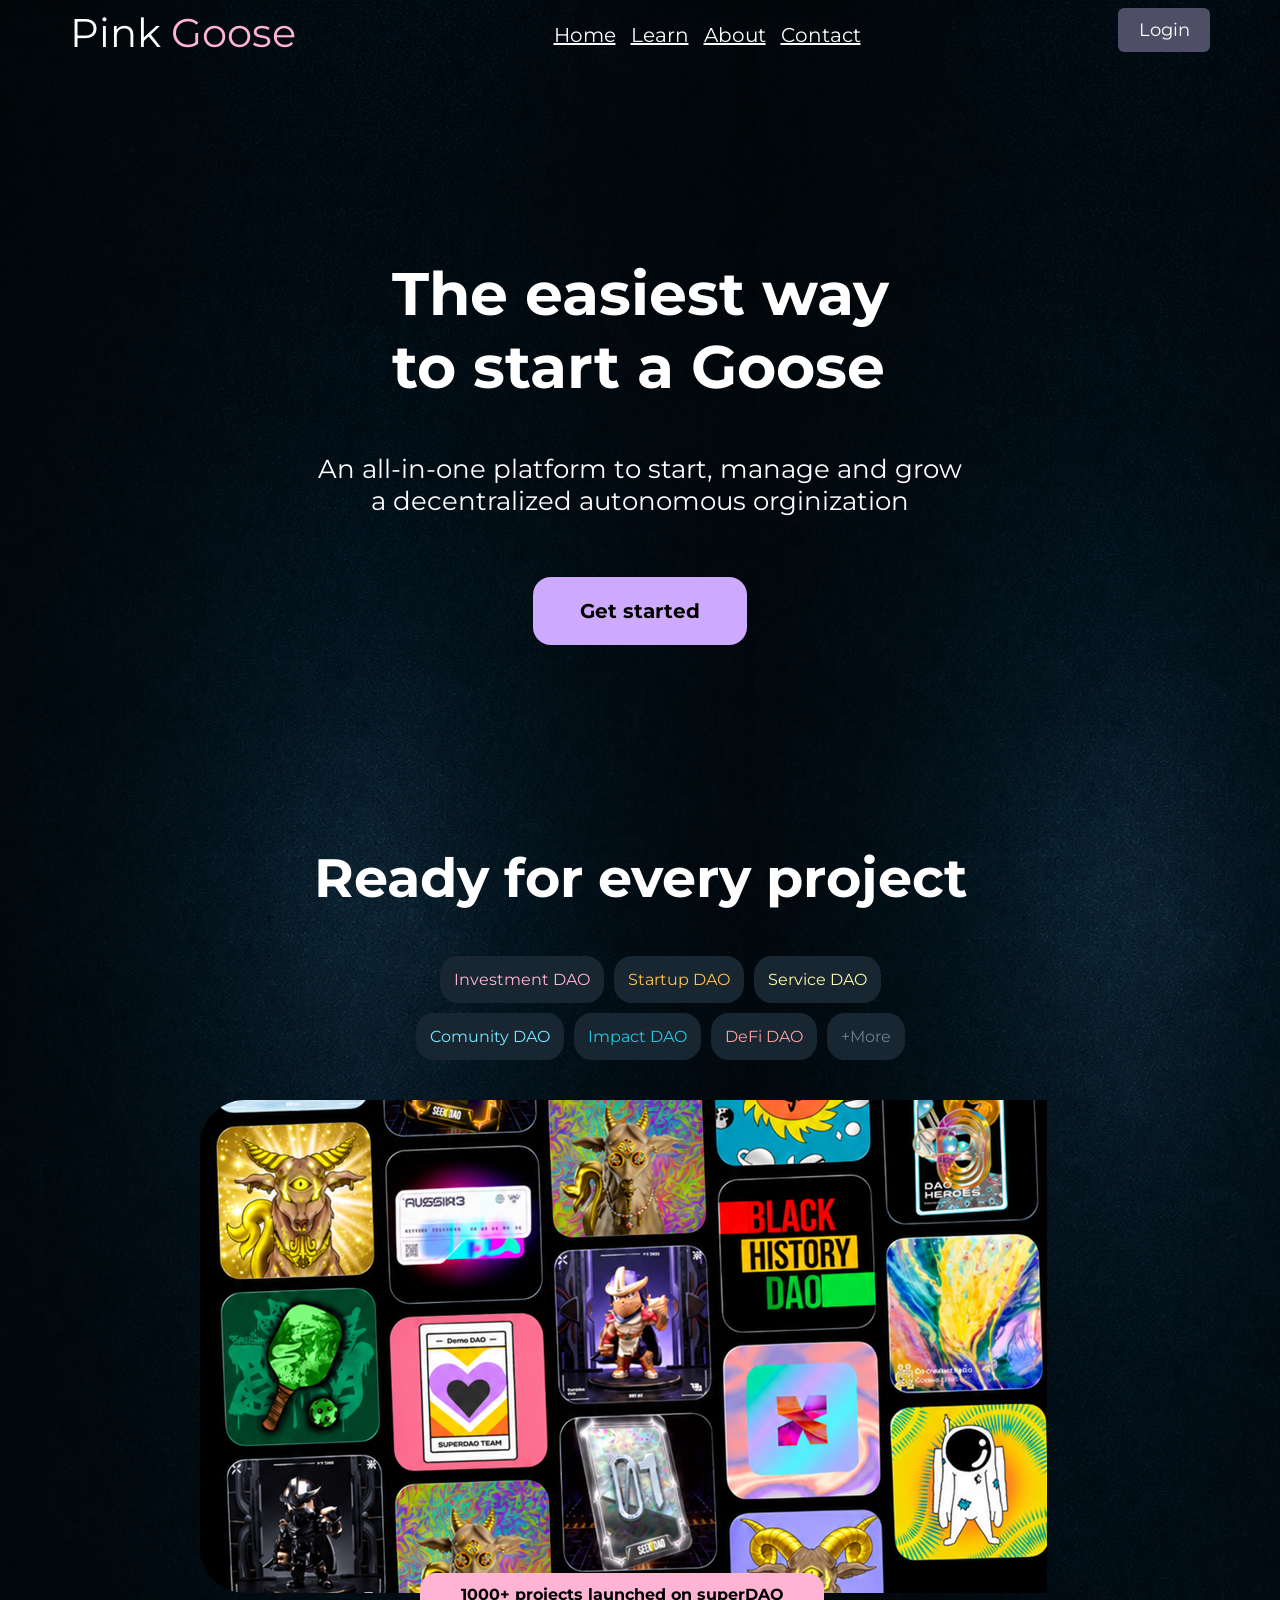
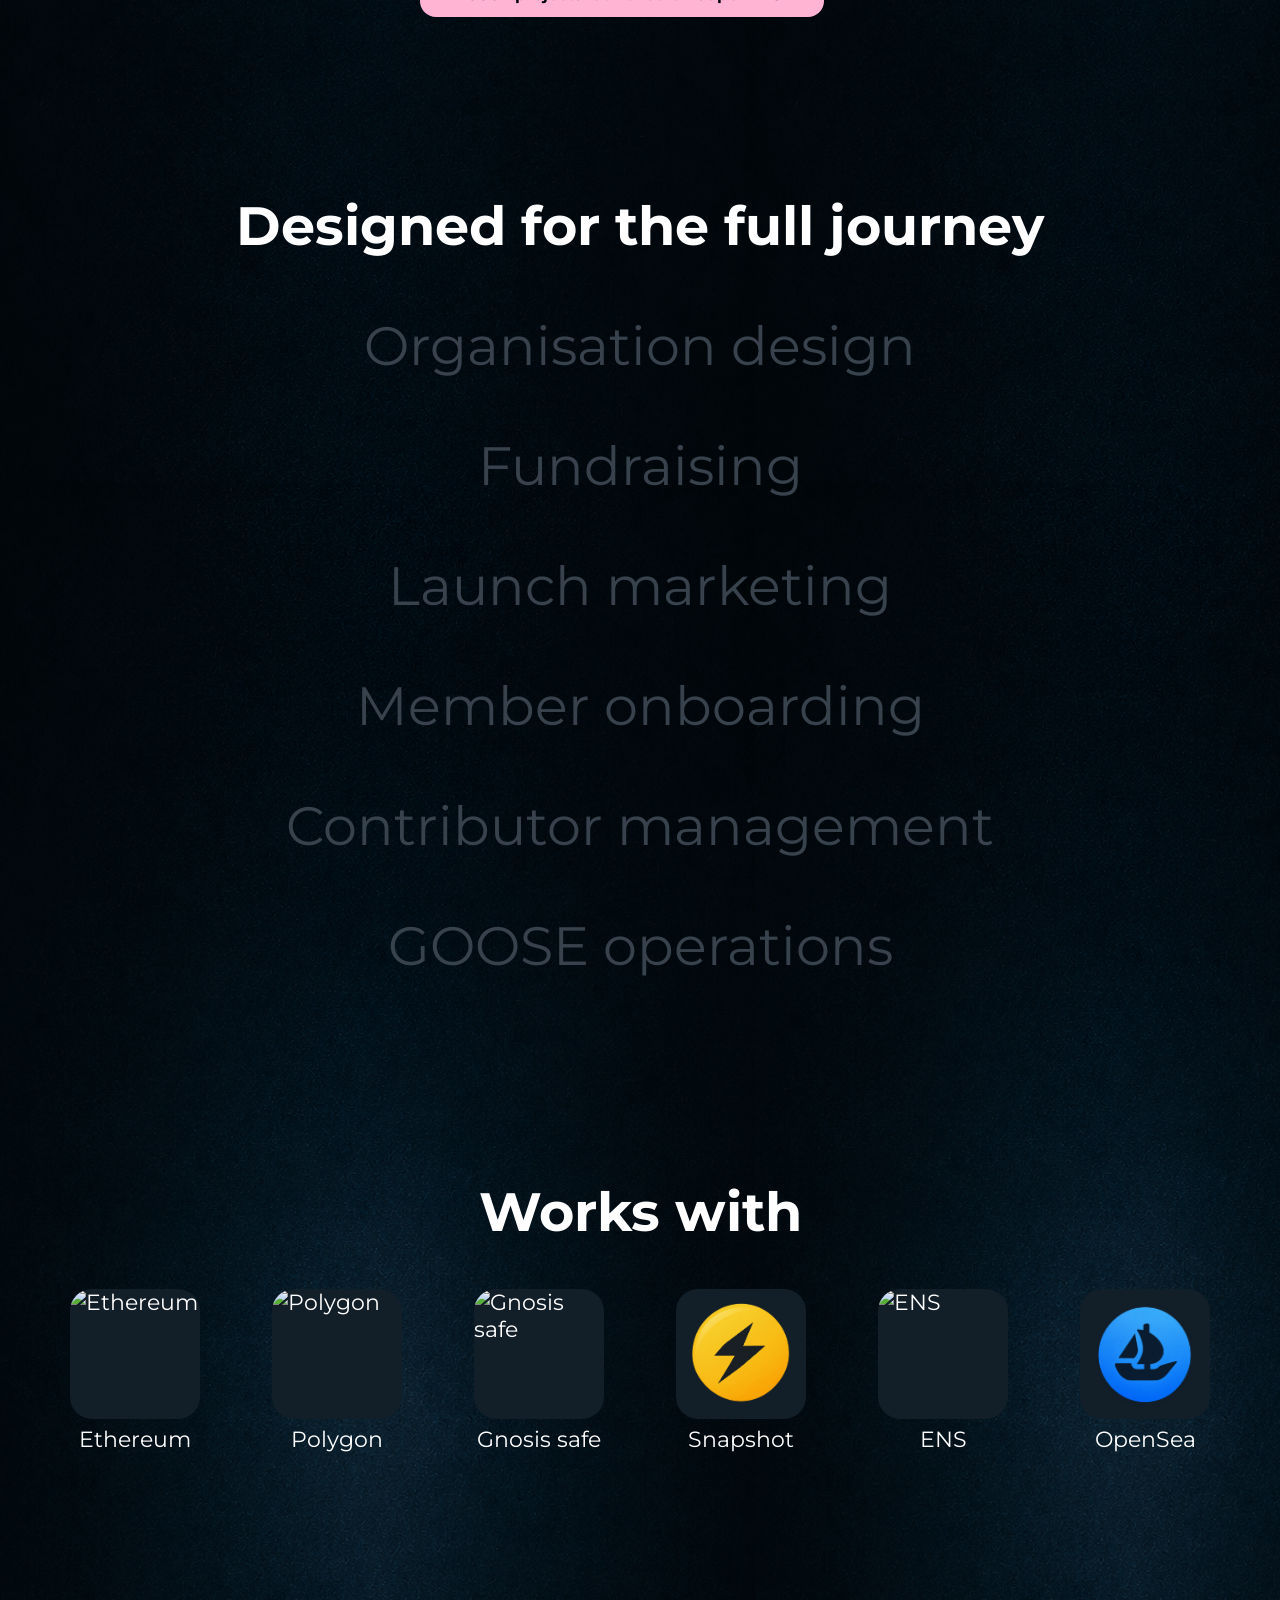
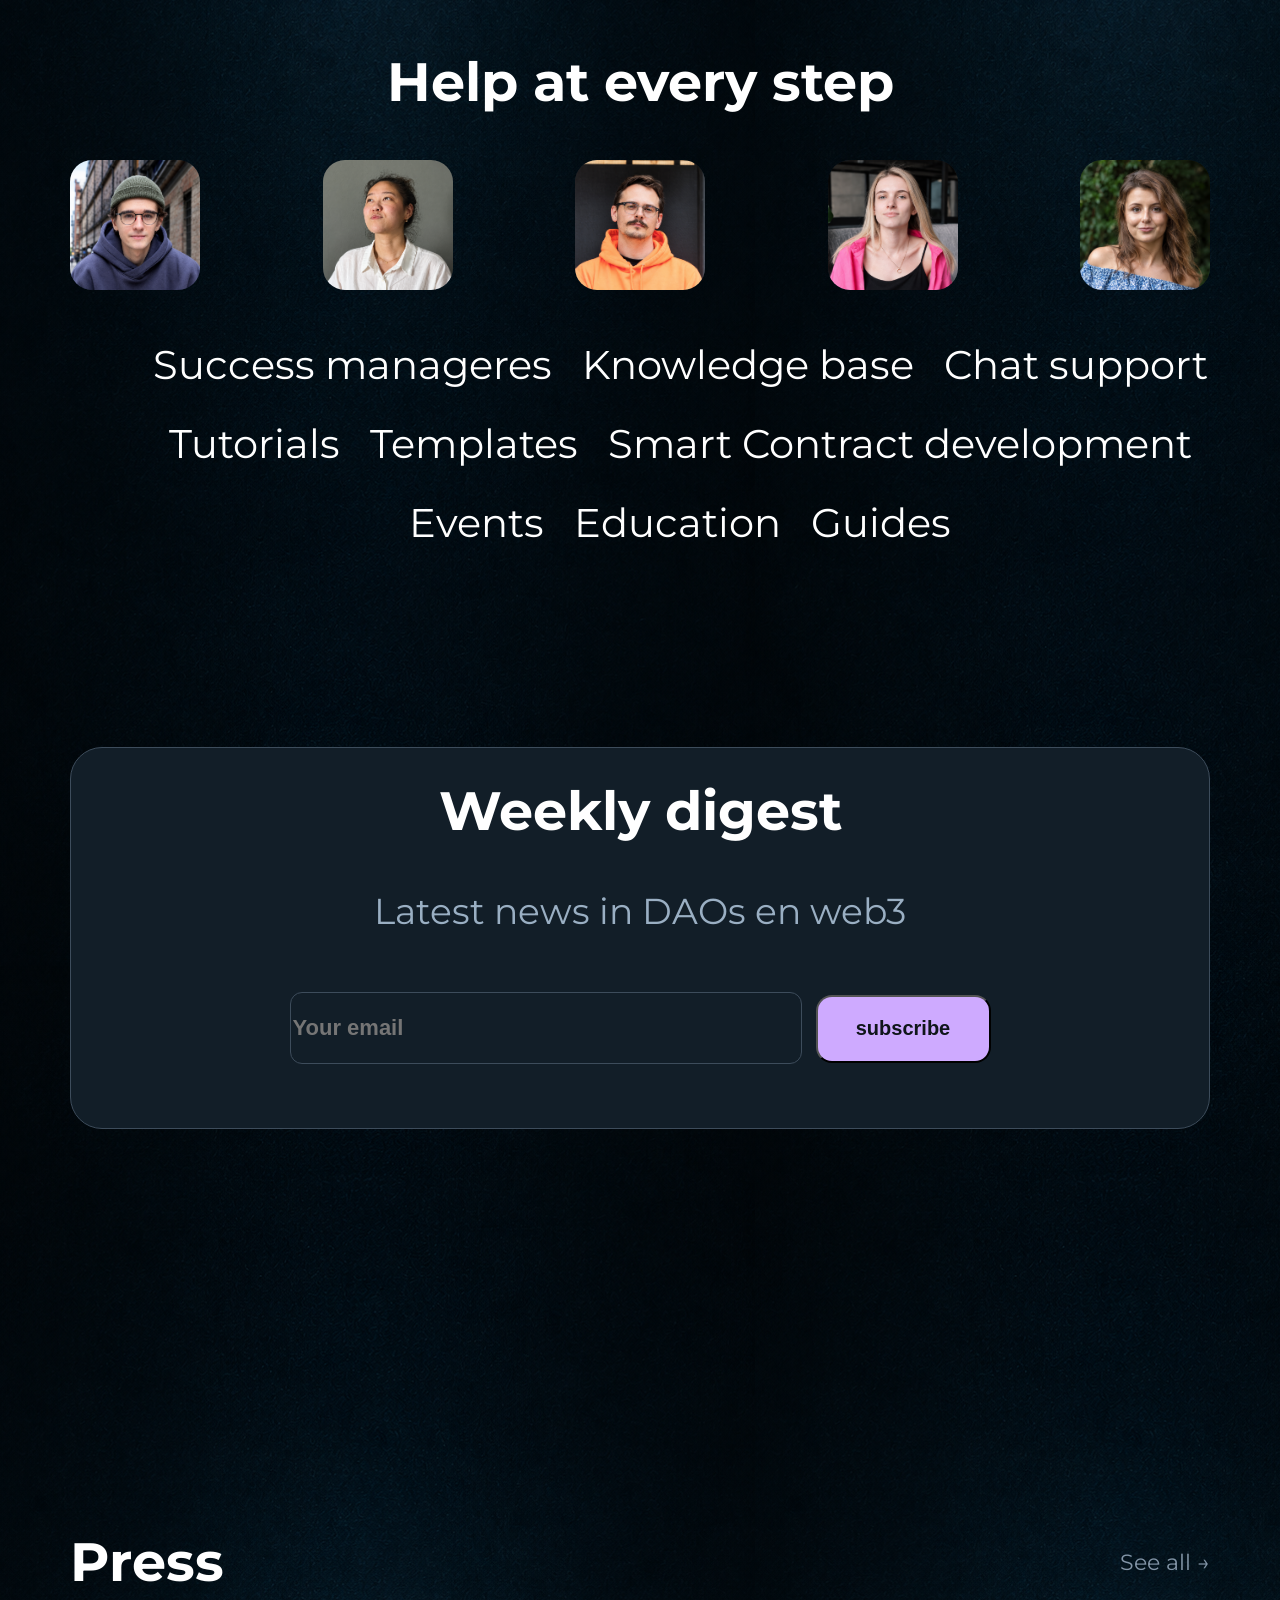
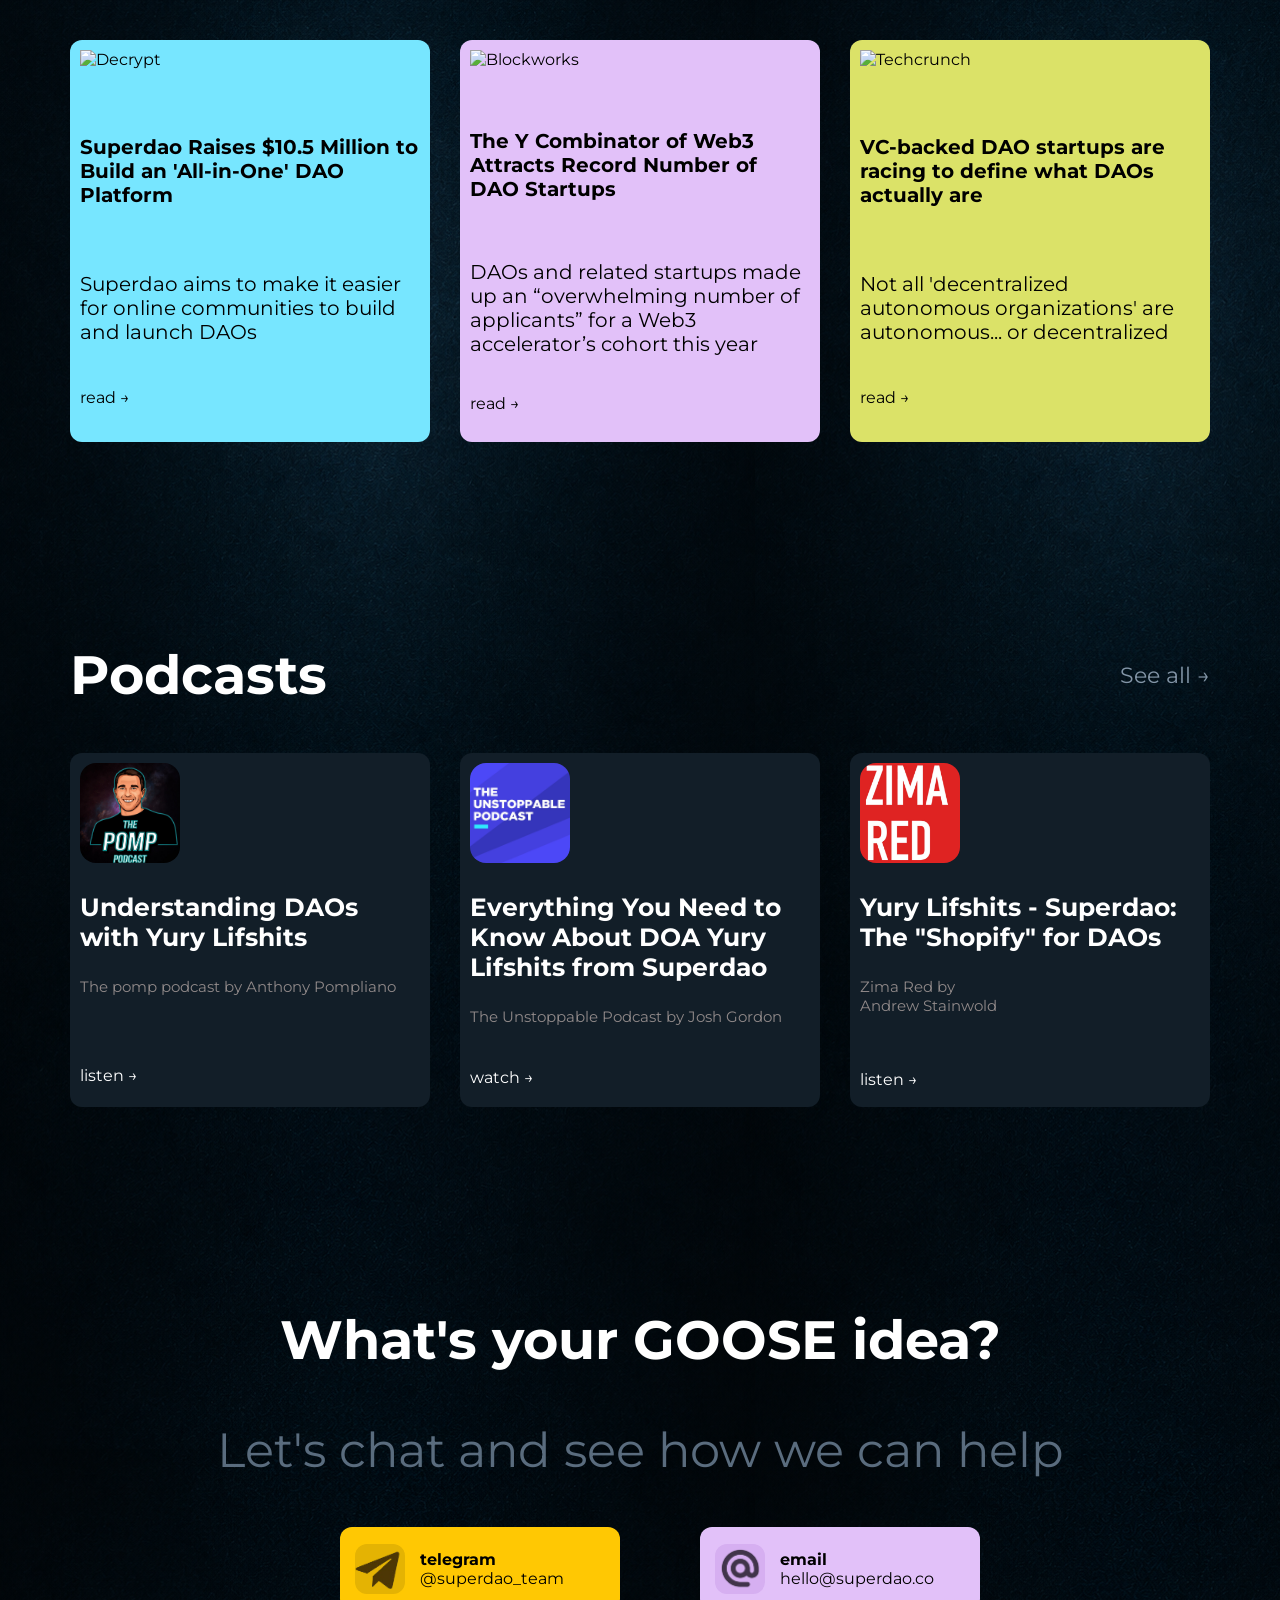
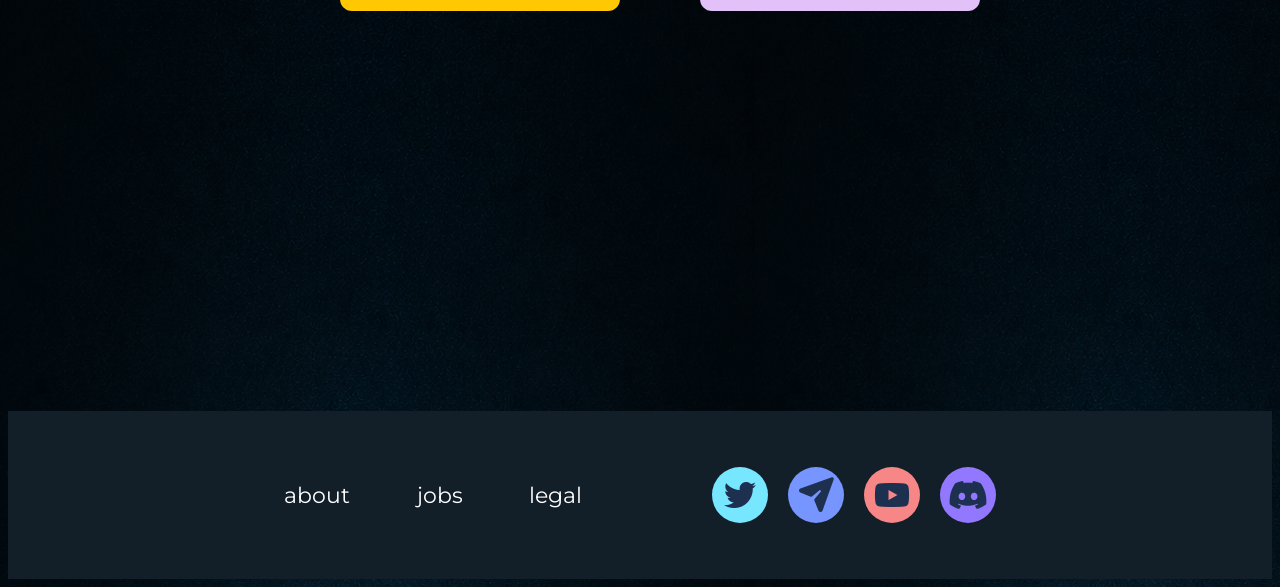
==== commit 4a7be282: "bijwerken van feedback" ====
--- a/index.html
+++ b/index.html
@@ -19,177 +19,179 @@
 
     <!-- header bovenkant van de pagina om te navigeren -->
     <header>
-        <div class="header">
+        <nav class="header">
             <div>Pink <span id="pink">Goose</span></div>
             <div class="header-buttons-container">
-                <a class="header-button-color" href="index.html" style="text-decoration:none">Home</a>
-                <a class="header-button-color" href="learn.html" style="text-decoration:none">Learn</a>
-                <a class="header-button-color" href="about.html" style="text-decoration:none">About</a>
-                <a class="header-button-color" href="contact.html" style="text-decoration:none">Contact</a>
+                <a class="header-button-color" href="index.html">Home</a>
+                <a class="header-button-color" href="learn.html">Learn</a>
+                <a class="header-button-color" href="about.html">About</a>
+                <a class="header-button-color" href="contact.html">Contact</a>
             </div>
             <a class="header-login">Login</a>
+        </nav>
+    </header>
+    <main>
+        <section class="section-border">
+            <h1> The easiest way<br> to start a Goose</h1>
+
+            <p class="center-text">An all-in-one platform to start, manage and grow <br> a decentralized autonomous
+                orginization</p>
+
+            <a class="get-started-button">Get started</a>
+
+            <h2>Ready for every project</h2>
+
+            <ul class="section-border dao-buttons">
+                <li id="invest">Investment DAO</li>
+                <li id="startup">Startup DAO</li>
+                <li id="service">Service DAO</li>
+                <li id="comunity">Comunity DAO</li>
+                <li id="impact">Impact DAO</li>
+                <li id="defi">DeFi DAO</li>
+                <li id="more">+More</li>
+            </ul>
+
+            <!-- het grote plaatje in het midden van de home page -->
+            <div class="section-border img-crop">
+                <img src="img/bigfarma.png" alt="main-img">
+            </div>
+
+            <div class="img-text">
+                <a>1000+ projects launched on superDAO</a>
+            </div>
+
+            <h2>Designed for the full journey</h2>
+
+            <div class="center-text block">
+                <p class="hover-text">Organisation design</p>
+                <p class="hover-text">Fundraising</p>
+                <p class="hover-text">Launch marketing</p>
+                <p class="hover-text">Member onboarding</p>
+                <p class="hover-text">Contributor management</p>
+                <p class="hover-text">GOOSE operations</p>
+            </div>
+
+            <h2>Works with</h2>
+
+            <div class="works-with-container">
+                <a> <img src="img/etherium1.png" alt="Ethereum"> </a>
+                <a> <img src="img/polygon.png" alt="Polygon"> </a>
+                <a> <img src="img/gnosis-safe.png" alt="Gnosis safe"> </a>
+                <a> <img src="img/snapshot.png" alt="Snapshot"> </a>
+                <a> <img src="img/ens.png" alt="ENS"> </a>
+                <a> <img src="img/opensea.png" alt="OpenSEA"> </a>
+            </div>
+
+            <div class="works-with-container">
+                <div>Ethereum</div>
+                <div>Polygon</div>
+                <div>Gnosis safe</div>
+                <div>Snapshot</div>
+                <div>ENS</div>
+                <div>OpenSea</div>
+            </div>
+
+            <h2>Help at every step</h2>
+
+            <div class="works-with-container">
+                <a> <img src="img/coworker1.png" alt="coworker1"> </a>
+                <a> <img src="img/coworker2.png" alt="coworker2"> </a>
+                <a> <img src="img/coworker3.png" alt="coworker3"> </a>
+                <a> <img src="img/coworker4.png" alt="coworker4"> </a>
+                <a> <img src="img/coworker5.png" alt="coworker5"> </a>
+            </div>
+
+            <ul class="list-container section-border">
+                <li> Success manageres</li>
+                <li>Knowledge base</li>
+                <li>Chat support</li>
+                <li>Tutorials</li>
+                <li>Templates</li>
+                <li>Smart Contract development</li>
+                <li>Events</li>
+                <li>Education</li>
+                <li>Guides</li>
+            </ul>
+
+            <section class="weekly-digest-box">
+                <h2>Weekly digest</h2>
+                <p class="center-text">Latest news in DAOs en web3</p>
+                <form>
+                    <input type="email" placeholder="Your email" name="email" class="subscribe-field">
+                    <button type="submit" id="subscribe-button">subscribe </button>
+                </form>
+            </section>
+
+            <section class="press-box">
+                <h2>Press</h2>
+                <a>See all →</a>
+
+            </section>
+
+            <section class="press-box-container">
+
+                <article id="decrypt"> <img src="img/decrypt.png" alt="Decrypt">
+                    <h3>Superdao Raises $10.5 Million to Build an 'All-in-One' DAO Platform</h3>
+                    <p>Superdao aims to make it easier for online communities to build and launch DAOs</p>
+                    <a>read →</a>
+                </article>
+
+                <article id="blockworks"> <img src="img/blockworks.png" alt="Blockworks">
+                    <h3>The Y Combinator of Web3 Attracts Record Number of DAO Startups</h3>
+                    <p>DAOs and related startups made up an “overwhelming number of applicants” for a Web3 accelerator’s
+                        cohort this year</p>
+                    <a>read →</a>
+                </article>
+
+
+                <article id="techcrunch"> <img src="img/techcrunch.png" alt="Techcrunch">
+                    <h3>VC-backed DAO startups are racing to define what DAOs actually are</h3>
+                    <p>Not all 'decentralized autonomous organizations' are autonomous... or decentralized</p>
+                    <a>read →</a>
+                </article>
+
+            </section>
+
+            <section class="press-box">
+                <h2>Podcasts</h2>
+                <a>See all →</a>
+            </section>
+
+            <section class="podcast-box-container">
+
+                <article id="anthony" class="podcast-background"> <img src="img/pomp.png" alt="Decrypt">
+                    <h3>Understanding DAOs with Yury Lifshits</h3>
+                    <p>The pomp podcast by Anthony Pompliano</p>
+                    <a>listen →</a>
+                </article>
+
+                <article id="josh" class="podcast-background"> <img src="img/unstoppable.png" alt="Blockworks">
+                    <h3>Everything You Need to Know About DOA Yury Lifshits from Superdao</h3>
+                    <p>The Unstoppable Podcast by Josh Gordon</p>
+                    <a>watch →</a>
+                </article>
+
+
+                <article id="andrew" class="podcast-background"> <img src="img/zima.png" alt="Techcrunch">
+                    <h3>Yury Lifshits - Superdao: The "Shopify" for DAOs</h3>
+                    <p>Zima Red by <br> Andrew Stainwold</p>
+                    <a>listen →</a>
+                </article>
+
+            </section>
+    </main>
+
+    <h2>What's your GOOSE idea?</h2>
+    <p id="end-text" class="center-text">Let's chat and see how we can help</p>
+
+    <section class="end-blocks">
+        <div id="telegram"> <img src="img/plane.png" alt="monkeytail" height="52" width="52">
+            <p><b>telegram</b> @superdao_team</p>
         </div>
-    </header>
-    <section class="section-border">
-        <h1> The easiest way<br> to start a Goose</h1>
-
-        <p class="center-text">An all-in-one platform to start, manage and grow <br> a decentralized autonomous
-            orginization</p>
-
-        <a class="getstarted-button">Get started</a>
-
-        <h2>Ready for every project</h2>
-
-        <ul class="section-border dao-buttons">
-            <li id="invest">Investment DAO</li>
-            <li id="startup">Startup DAO</li>
-            <li id="service">Service DAO</li>
-            <li id="comunity">Comunity DAO</li>
-            <li id="impact">Impact DAO</li>
-            <li id="defi">DeFi DAO</li>
-            <li id="more">+More</li>
-        </ul>
-
-        <!-- het grote plaatje in het midden van de home page -->
-        <div class="section-border crop">
-            <img src="img/bigfarma.png" alt="main-img">
+        <div id="email"> <img src="img/monkeytail.png" alt="monkeytail" height="52" width="52">
+            <p><b>email</b> hello@superdao.co</p>
         </div>
-
-        <div class="img-text">
-            <a>1000+ projects launched on superDAO</a>
-        </div>
-
-        <h2>Designed for the full journey</h2>
-
-        <div class="center-text block">
-            <p class="hover-text">Organisation design</p>
-            <p class="hover-text">Fundraising</p>
-            <p class="hover-text">Launch marketing</p>
-            <p class="hover-text">Member onboarding</p>
-            <p class="hover-text">Contributor management</p>
-            <p class="hover-text">GOOSE operations</p>
-        </div>
-
-        <h2>Works with</h2>
-
-        <div class="workswith-container">
-            <a> <img src="img/Etherium1.png" alt="Ethereum"> </a>
-            <a> <img src="img/Polygon.png" alt="Polygon"> </a>
-            <a> <img src="img/Gnosis-Safe.png" alt="Gnosis safe"> </a>
-            <a> <img src="img/snapshot.png" alt="Snapshot"> </a>
-            <a> <img src="img/ENS.png" alt="ENS"> </a>
-            <a> <img src="img/opensea.png" alt="OpenSEA"> </a>
-        </div>
-
-        <div class="workswith-container">
-            <div>Ethereum</div>
-            <div>Polygon</div>
-            <div>Gnosis safe</div>  
-            <div>Snapshot</div>
-            <div>ENS</div>
-            <div>OpenSea</div>
-        </div>
-
-        <h2>Help at every step</h2>
-
-        <div class="workswith-container">
-            <a> <img src="img/coworker1.png" alt="coworker1"> </a>
-            <a> <img src="img/coworker2.png" alt="coworker2"> </a>
-            <a> <img src="img/coworker3.png" alt="coworker3"> </a>
-            <a> <img src="img/coworker4.png" alt="coworker4"> </a>
-            <a> <img src="img/coworker5.png" alt="coworker5"> </a>
-        </div>
-
-        <ul class="list-container section-border">
-            <li> Success manageres</li>
-            <li>Knowledge base</li>
-            <li>Chat support</li>
-            <li>Tutorials</li>
-            <li>Templates</li>
-            <li>Smart Contract development</li>
-            <li>Events</li>
-            <li>Education</li>
-            <li>Guides</li>
-        </ul>
-
-        <section class="weekly-digest-box">
-            <h2>Weekly digest</h2>
-            <p class="center-text">Latest news in DAOs en web3</p>
-            <form>
-                <input type="email" placeholder="Your email" name="email" class="subscribe-field">
-                <button type="submit" id="subscribe-button">subscribe </button>
-            </form>
-        </section>
-
-        <section class="press-box">
-            <h2>Press</h2>
-            <a>See all →</a>
-
-        </section>
-
-        <section class="pressbox-box">
-
-            <div id="Decrypt"> <img src="img/Decrypt.png" alt="Decrypt">
-                <h3>Superdao Raises $10.5 Million to Build an 'All-in-One' DAO Platform</h3>
-                <p>Superdao aims to make it easier for online communities to build and launch DAOs</p>
-                <a>read →</a>
-            </div>
-
-            <div id="Blockworks"> <img src="img/Blockworks.png" alt="Blockworks">
-                <h3>The Y Combinator of Web3 Attracts Record Number of DAO Startups</h3>
-                <p>DAOs and related startups made up an “overwhelming number of applicants” for a Web3 accelerator’s
-                    cohort this year</p>
-                <a>read →</a>
-            </div>
-
-
-            <div id="Techcrunch"> <img src="img/TechCrunch.png" alt="Techcrunch">
-                <h3>VC-backed DAO startups are racing to define what DAOs actually are</h3>
-                <p>Not all 'decentralized autonomous organizations' are autonomous... or decentralized</p>
-                <a>read →</a>
-            </div>
-
-        </section>
-
-        <section class="press-box">
-            <h2>Podcasts</h2>
-            <a>See all →</a>
-        </section>
-
-        <section class="podcastbox-box">
-
-            <div id="anthony" class="podcast-background"> <img src="img/pomp.png" alt="Decrypt">
-                <h3>Understanding DAOs with Yury Lifshits</h3>
-                <p>The pomp podcast by Anthony Pompliano</p>
-                <a>listen →</a>
-            </div>
-
-            <div id="josh" class="podcast-background"> <img src="img/unstoppable.png" alt="Blockworks">
-                <h3>Everything You Need to Know About DOA Yury Lifshits from Superdao</h3>
-                <p>The Unstoppable Podcast by Josh Gordon</p>
-                <a>watch →</a>
-            </div>
-
-
-            <div id="andrew" class="podcast-background"> <img src="img/zima.png" alt="Techcrunch">
-                <h3>Yury Lifshits - Superdao: The "Shopify" for DAOs</h3>
-                <p>Zima Red by <br> Andrew Stainwold</p>
-                <a>listen →</a>
-            </div>
-
-        </section>
-
-        <h2>What's your GOOSE idea?</h2>
-        <h3 id="end-text" class="center-text">Let's chat and see how we can help</h3>
-
-        <section class="end-blocks">
-            <div id="telegram"> <img src="img/plane.png" alt="monkeytail" height="52" width="52">
-                <p><b>telegram</b> @superdao_team</p>
-            </div>
-            <div id="email"> <img src="img/monkeytail.png" alt="monkeytail" height="52" width="52">
-                <p><b>email</b> hello@superdao.co</p>
-            </div>
-        </section>
+    </section>
     </section>
     <footer>
         <div class="footer-container">
--- a/style.css
+++ b/style.css
@@ -1,6 +1,6 @@
 /* GENERAL */
-body{
-    background-image: url(img/backgroundimg);
+body {
+    background-image: url(img/backgroundimg.png);
     color: white;
     font-family: "Montserrat", sans-serif;
     font-weight: 400;
@@ -30,13 +30,13 @@
     font-size: 54px;
 }
 
-h3{
+h3 {
     color: white;
     font-size: 22px;
 }
 
 /* zorgt dat de hovertext onder Designed for the full journey onder elkaar komt en niet inline is */
-.block{
+.block {
     display: block;
 }
 
@@ -52,9 +52,6 @@
     margin-left: auto;
 }
 
-.bold{
-    font-weight: bold;    
-    }
 /*END GENERAL*/
 
 
@@ -80,6 +77,8 @@
     font-size: 20px;
     max-width: 1140px;
     margin: 0 auto;
+    text-decoration: none"
+
 }
 
 .header-buttons-container {
@@ -100,13 +99,14 @@
     justify-content: center;
     align-items: center;
 }
+
 /* END HEADER */
 
 
 
 
 /* GET STARTED */
-.getstarted-button {
+.get-started-button {
     display: flex;
     justify-content: center;
     align-items: center;
@@ -122,6 +122,7 @@
     font-size: 20px;
     color: black;
 }
+
 /* END GET STARTED */
 
 
@@ -135,12 +136,13 @@
     width: 500px;
     list-style-type: none;
 
-    li{
-    background-color: #182632;
-    padding: 14px;
-    border-radius: 18px;   
-    }
-}
+    li {
+        background-color: #182632;
+        padding: 14px;
+        border-radius: 18px;
+    }
+}
+
 /* GET STARTED BUTTONS */
 
 
@@ -173,13 +175,14 @@
 #more {
     color: #707F8D;
 }
+
 /* END DAO BUTTONS */
 
 
 
 /* BIG IMG */
 /* zorgt dat de image in de home page de juiste groote heeft */
-.crop {
+.img-crop {
     width: 1140px;
     height: 493px;
     overflow: hidden;
@@ -189,8 +192,8 @@
     border-radius: 45px;
     position: relative;
 
-    img{
-    margin-top: -350px;   
+    img {
+        margin-top: -350px;
     }
 }
 
@@ -208,6 +211,7 @@
     margin-top: -20px;
     position: absolute;
 }
+
 /* END BIG IMG */
 
 
@@ -224,12 +228,13 @@
     font-size: 60px;
     transition: all 0.25s
 }
+
 /* END HELP AT EVERY STEP */
 
 
 
 /* WORKS-WITH */
-.workswith-container{
+.works-with-container {
     color: white;
     display: flex;
     justify-content: space-between;
@@ -237,31 +242,31 @@
     font-family: "Montserrat", sans-serif;
     margin-top: 10px;
 
-    a{
-    width: 130px;
-    height: 130px;
-    background-color: #121E28;
-    border-radius: 22px;
-    display: flex;
-    justify-content: center;
-    align-items: center;
-    flex-wrap: wrap; 
-    max-width: 1140px;   
-    }
-
-    div{
-    width: 130px;
-    height: 20px;
-    border-radius: 22px;
-    display: flex;
-    justify-content: center;
-    align-items: center;    
-    }
-
-    img{
-    width: 130px;
-    height: 130px;
-    border-radius: 22px;
+    a {
+        width: 130px;
+        height: 130px;
+        background-color: #121E28;
+        border-radius: 22px;
+        display: flex;
+        justify-content: center;
+        align-items: center;
+        flex-wrap: wrap;
+        max-width: 1140px;
+    }
+
+    div {
+        width: 130px;
+        height: 20px;
+        border-radius: 22px;
+        display: flex;
+        justify-content: center;
+        align-items: center;
+    }
+
+    img {
+        width: 130px;
+        height: 130px;
+        border-radius: 22px;
     }
 }
 
@@ -275,6 +280,7 @@
     margin-top: 50px;
     list-style-type: none;
 }
+
 /* END WORKS-WITH */
 
 
@@ -291,15 +297,15 @@
     text-align: center;
     margin-bottom: 200px;
 
-    h2{
-     margin-top: 30px;    
-    }
-    
-    p{
-    margin-top: 30px;
-    font-size: 36px;
-    color: #9AAFC3;
-    margin-bottom: 50px;    
+    h2 {
+        margin-top: 30px;
+    }
+
+    p {
+        margin-top: 30px;
+        font-size: 36px;
+        color: #9AAFC3;
+        margin-bottom: 50px;
     }
 }
 
@@ -323,6 +329,7 @@
     font-size: 20px;
     font-weight: bold;
 }
+
 /* WEEKLY-DIGEST */
 
 
@@ -334,57 +341,58 @@
     justify-content: space-between;
 
     a {
-    font-size: 22px;
-    margin-top: 220px;
-    color: #8395A7;
+        font-size: 22px;
+        margin-top: 220px;
+        color: #8395A7;
     }
 }
 
 /* styling voor de boxes onder het kopje press */
-.pressbox-box {
+.press-box-container {
     display: flex;
     gap: 30px;
     color: black;
 
-    div{
-    width: 361px;
-    height: 382px;
-    border-radius: 12px;
-    padding: 10px;
-    display: flex;
-    justify-content: space-between;
-    flex-wrap: wrap;
-}
-
-    img{
-    width: 120px;
-    height: 40px;
-    }
-
-    h3{
-    color: black;
-    font-weight: bold;
-    font-size: 20px; 
-    }
-
-    p{
-    display: flex;
-    text-align: start;
-    font-size: 20px; 
-    }
-    }
-
-#Decrypt {
+    article {
+        width: 361px;
+        height: 382px;
+        border-radius: 12px;
+        padding: 10px;
+        display: flex;
+        justify-content: space-between;
+        flex-wrap: wrap;
+    }
+
+    img {
+        width: 120px;
+        height: 40px;
+    }
+
+    h3 {
+        color: black;
+        font-weight: bold;
+        font-size: 20px;
+    }
+
+    p {
+        display: flex;
+        text-align: start;
+        font-size: 20px;
+    }
+}
+
+#decrypt {
     background-color: #77E6FF;
 }
 
-#Blockworks {
+#blockworks {
     background-color: #E2C1F9;
 }
 
-#Techcrunch {
+#techcrunch {
     background-color: #DBE268;
 }
+
 /* END PRESS-BOX */
 
 
@@ -396,31 +404,31 @@
 }
 
 /* styling voor de boxes onder het kopje Podcast */
-.podcastbox-box {
+.podcast-box-container {
     display: flex;
     gap: 30px;
     color: white;
 
-    div{
-    width: 361px;
-    height: 334px;
-    border-radius: 12px;
-    padding: 10px; 
-    }
-
-    img{
-    width: 100px;
-    height: 100px;
-    border-radius: 16px;  
-    }
-
-    h3{
-     font-size: 25px;
-    }
-
-    p{
-    font-size: 15px;
-    color: #908989;
+    article {
+        width: 361px;
+        height: 334px;
+        border-radius: 12px;
+        padding: 10px;
+    }
+
+    img {
+        width: 100px;
+        height: 100px;
+        border-radius: 16px;
+    }
+
+    h3 {
+        font-size: 25px;
+    }
+
+    p {
+        font-size: 15px;
+        color: #908989;
     }
 }
 
@@ -435,6 +443,7 @@
 #andrew p {
     margin-bottom: 55px;
 }
+
 /* END PODCASTS */
 
 
@@ -452,55 +461,51 @@
     justify-content: center;
     gap: 40px;
 
-    div{
-    width: 280px;
-    height: 84px;
-    display: flex;
-    border-radius: 12px;
-    color: black;
-    align-items: center;
-    gap: 20px;
-    justify-content: flex-start;
-    flex-wrap: wrap;
-    margin-left: 40px;
-    }
-
-    img{
-    height: 50px;
-    width: 50px;
-    margin-left: 15px;
-    border-radius: 12px; 
-    position: absolute;
-    }
-
-    p{
+    div {
+        width: 280px;
+        height: 84px;
+        display: flex;
+        border-radius: 12px;
+        color: black;
+        align-items: center;
+        gap: 20px;
+        justify-content: flex-start;
+        flex-wrap: wrap;
+        margin-left: 40px;
+    }
+
+    img {
+        height: 50px;
+        width: 50px;
+        margin-left: 15px;
+        border-radius: 12px;
+        position: absolute;
+    }
+
+    p {
         margin-left: 80px;
     }
 
 }
- 
+
 /* de image styling van de blokjes van email en telegram onderaan op de homepage */
-.img-box{
-    height: 70px;
-    width: 70px;
-    background-color: blue;
-}
-
-#telegram{
+
+#telegram {
     background-color: #FFC803;
-   
-    img{
-    background-color: #e4b303;
+
+    img {
+        background-color: #e4b303;
     }
 }
 
 #email {
     background-color: #E2C1F9;
 
-    img{
-    background-color: #d6aff1;    
-    }
-}
+    img {
+        background-color: #d6aff1;
+    }
+}
+
 /* END END-BLOCKS */
 
 
@@ -511,12 +516,12 @@
     background-color: #121E28;
     margin-top: 400px;
     font-size: 22px;
-    display: flex;  
+    display: flex;
     justify-content: space-around;
     align-items: center;
 }
 
-.footer-container{
+.footer-container {
     max-width: 1140px;
     margin: 0 auto;
     display: flex;
@@ -531,7 +536,7 @@
     margin-top: 15px;
 }
 
-.footer-box a:hover{
+.footer-box a:hover {
     color: #FFC803;
 }
 
@@ -541,18 +546,18 @@
     display: flex;
     justify-content: space-between;
 
-    div{
-    border-radius: 50%;
-    display: flex;
-    justify-content: center;
-    align-items: center;
-    width: 56px;
-    height: 56px;    
-    }
-
-    img{
-    width: 40px;
-    height: 40px;    
+    div {
+        border-radius: 50%;
+        display: flex;
+        justify-content: center;
+        align-items: center;
+        width: 56px;
+        height: 56px;
+    }
+
+    img {
+        width: 40px;
+        height: 40px;
     }
 }
 
@@ -571,6 +576,7 @@
 #discord {
     background-color: #9277FF;
 }
+
 /* END FOOTER */
 
 
@@ -582,37 +588,38 @@
     color: black;
     justify-content: center;
 
-    div{
-    width: 352px;
-    height: 334px;
-    border-radius: 36px;
-    padding: 10px;
-    background-color: #FFB4D3;
-    color: black;    
-    }
-
-    img{
-    border-radius: 36px;
-    margin-left: 90px;    
-    }
-
-    p{
-    font-size: 14px;
-    font-weight: bold;    
-    }
-
-    h3{
-    font: 22px;
-    color: black;
-    font-weight: bold;    
-    }
-
-    a{
-    display: flex;
-    justify-content: end;
-    font-weight: bold;   
-    }
-}
+    article {
+        width: 352px;
+        height: 334px;
+        border-radius: 36px;
+        padding: 10px;
+        background-color: #FFB4D3;
+        color: black;
+    }
+
+    img {
+        border-radius: 36px;
+        margin-left: 90px;
+    }
+
+    p {
+        font-size: 14px;
+        font-weight: bold;
+    }
+
+    h3 {
+        font-size: 22px;
+        color: black;
+        font-weight: bold;
+    }
+
+    a {
+        display: flex;
+        justify-content: end;
+        font-weight: bold;
+    }
+}
+
 /* END OUR HEROES */
 
 
@@ -630,16 +637,16 @@
     text-align: center;
     margin-bottom: 200px;
 
-    input{
-    margin-top: 30px;    
-    }
-
-    h2{
-    margin-top: 40px;   
-    }
-}
-
-.message{
+    input {
+        margin-top: 30px;
+    }
+
+    h2 {
+        margin-top: 40px;
+    }
+}
+
+.message {
     height: 310px;
     width: 506px;
     border-radius: 12px;
@@ -656,4 +663,5 @@
     resize: none;
     margin-top: 40px;
 }
-/* END CONTACT FORM */      +
+/* END CONTACT FORM */
